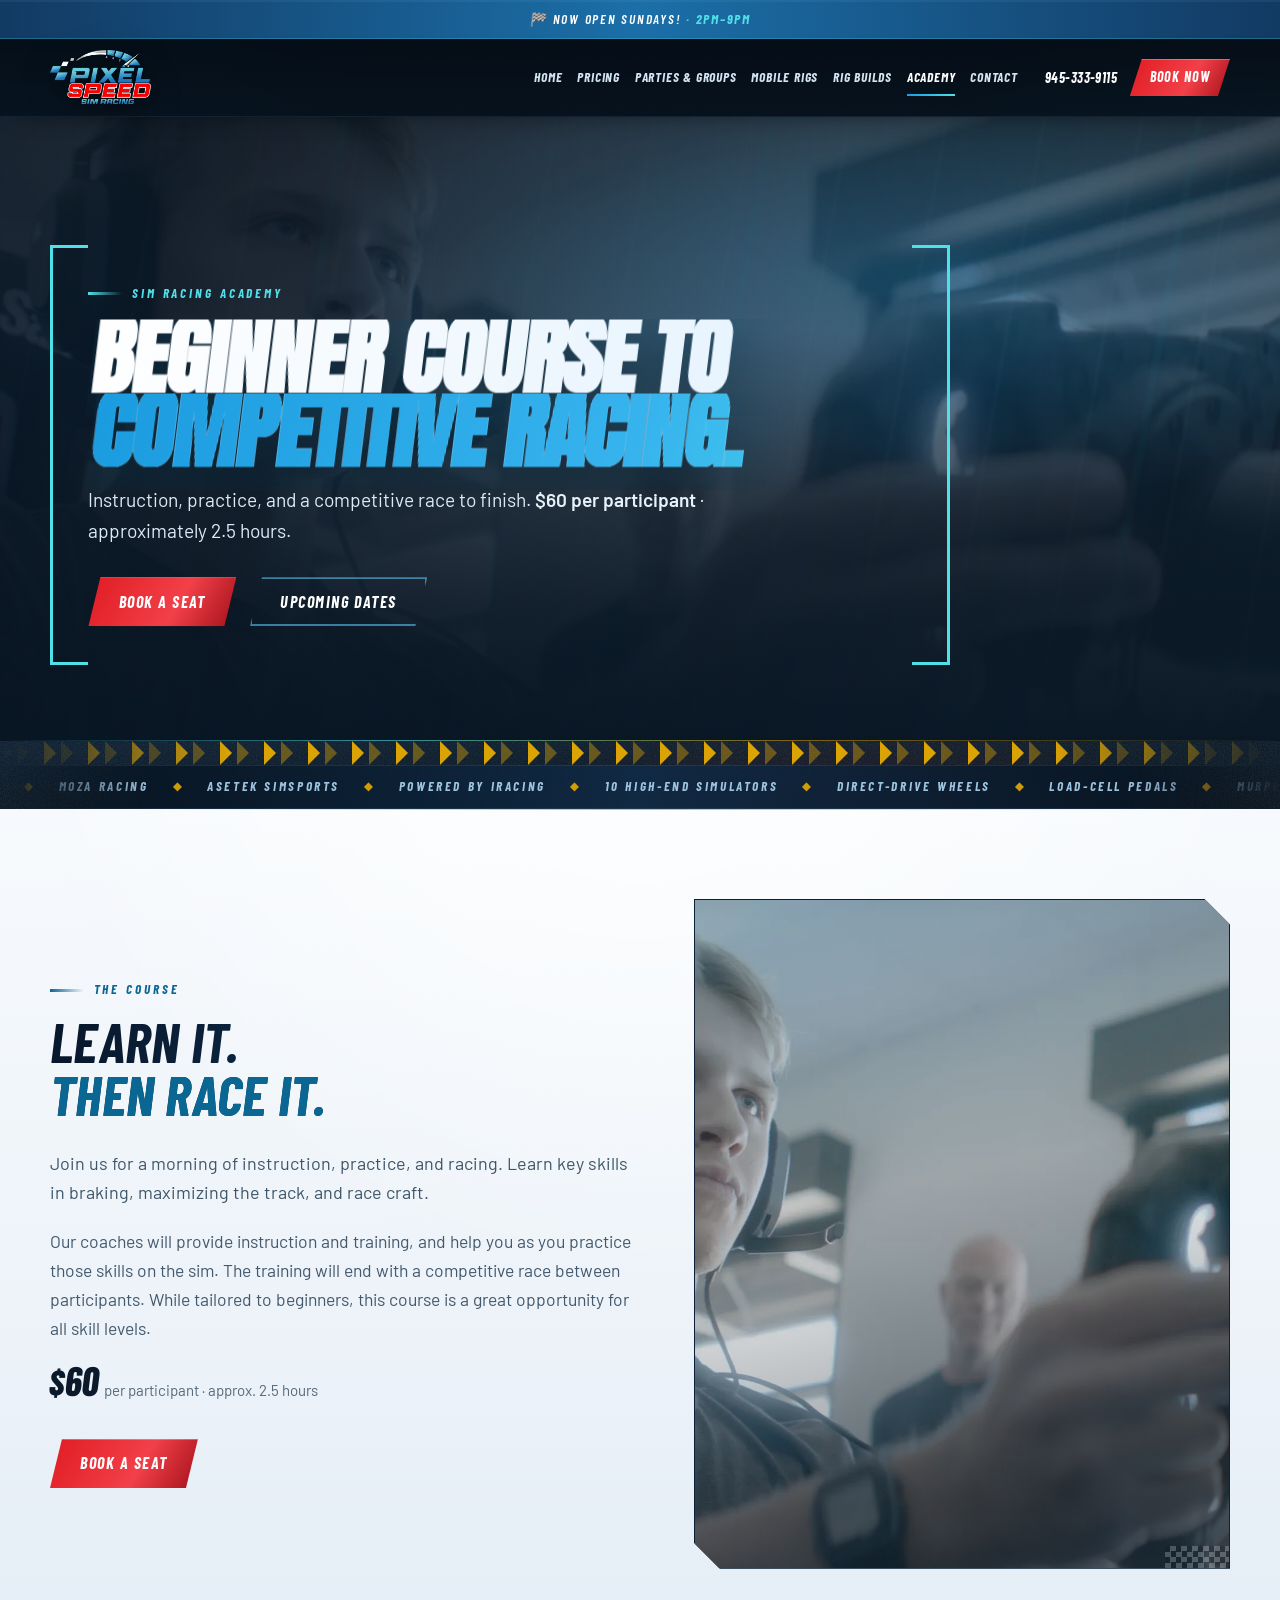
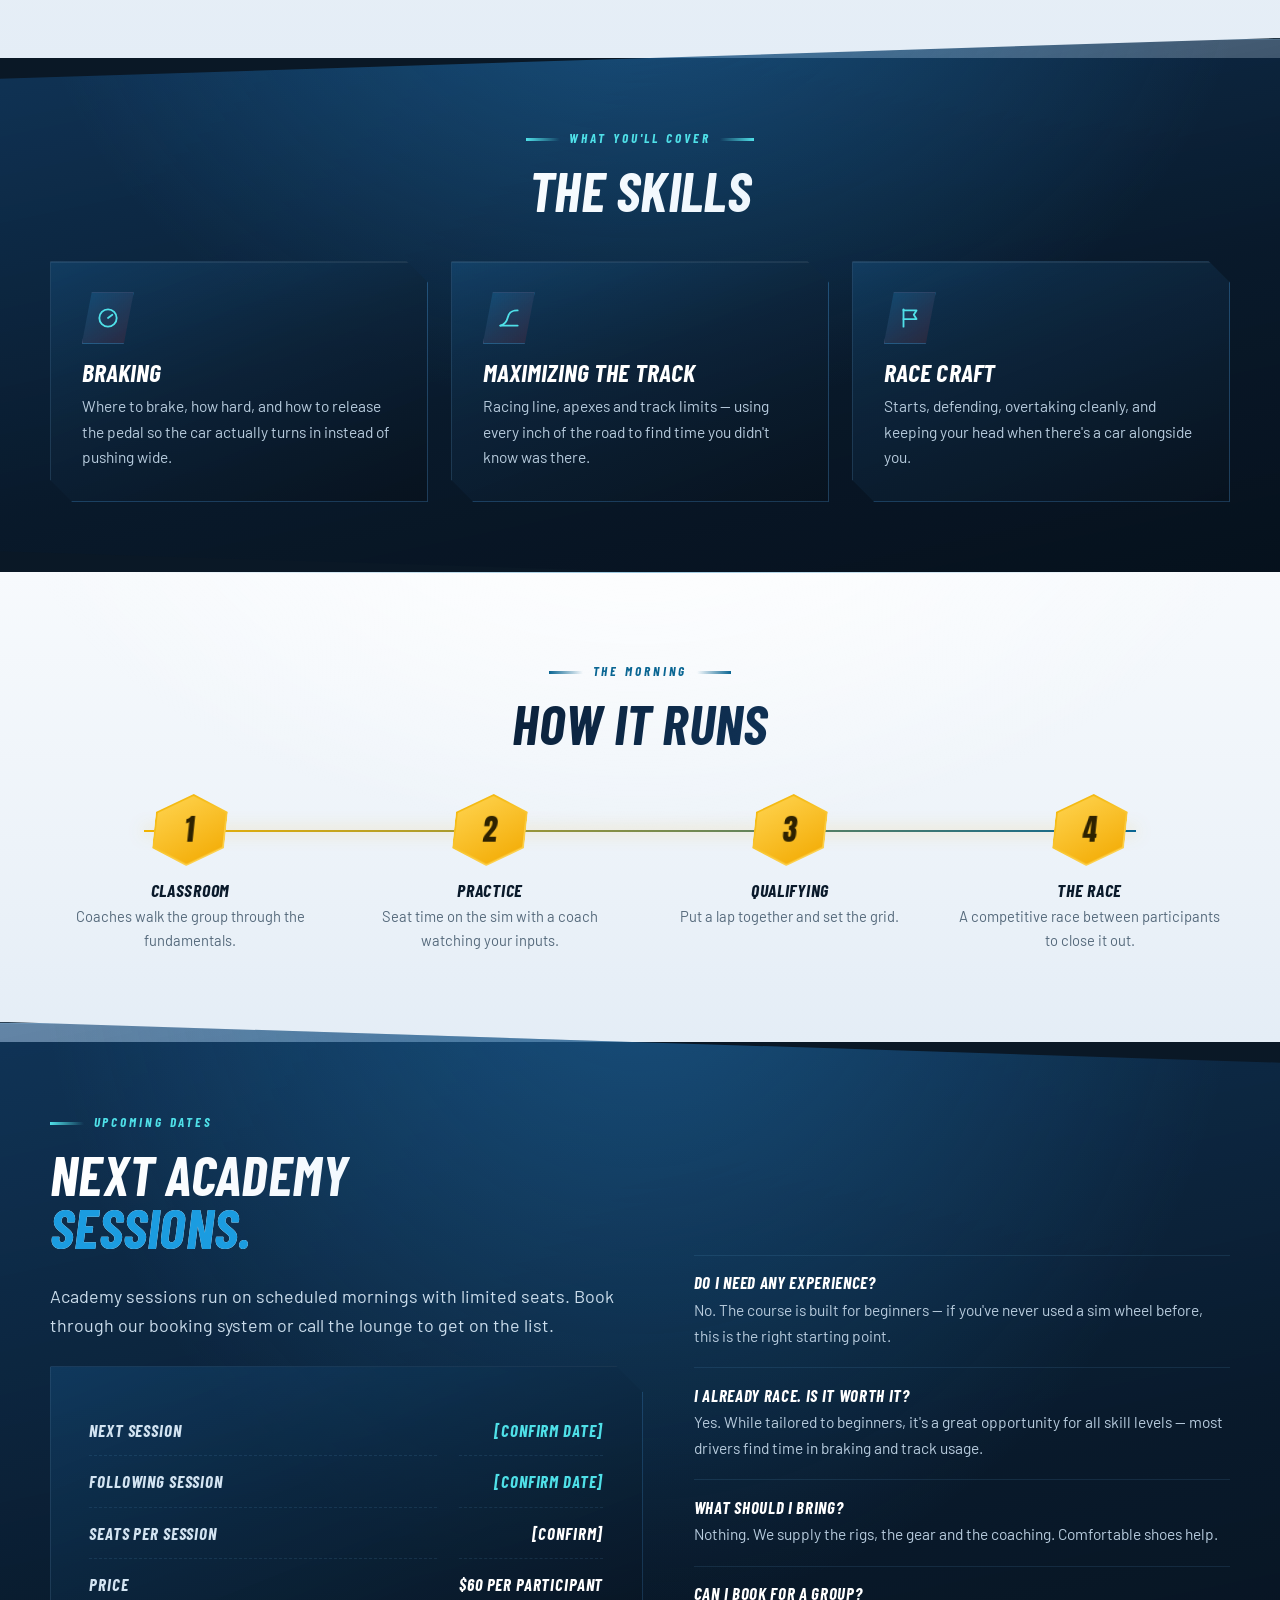
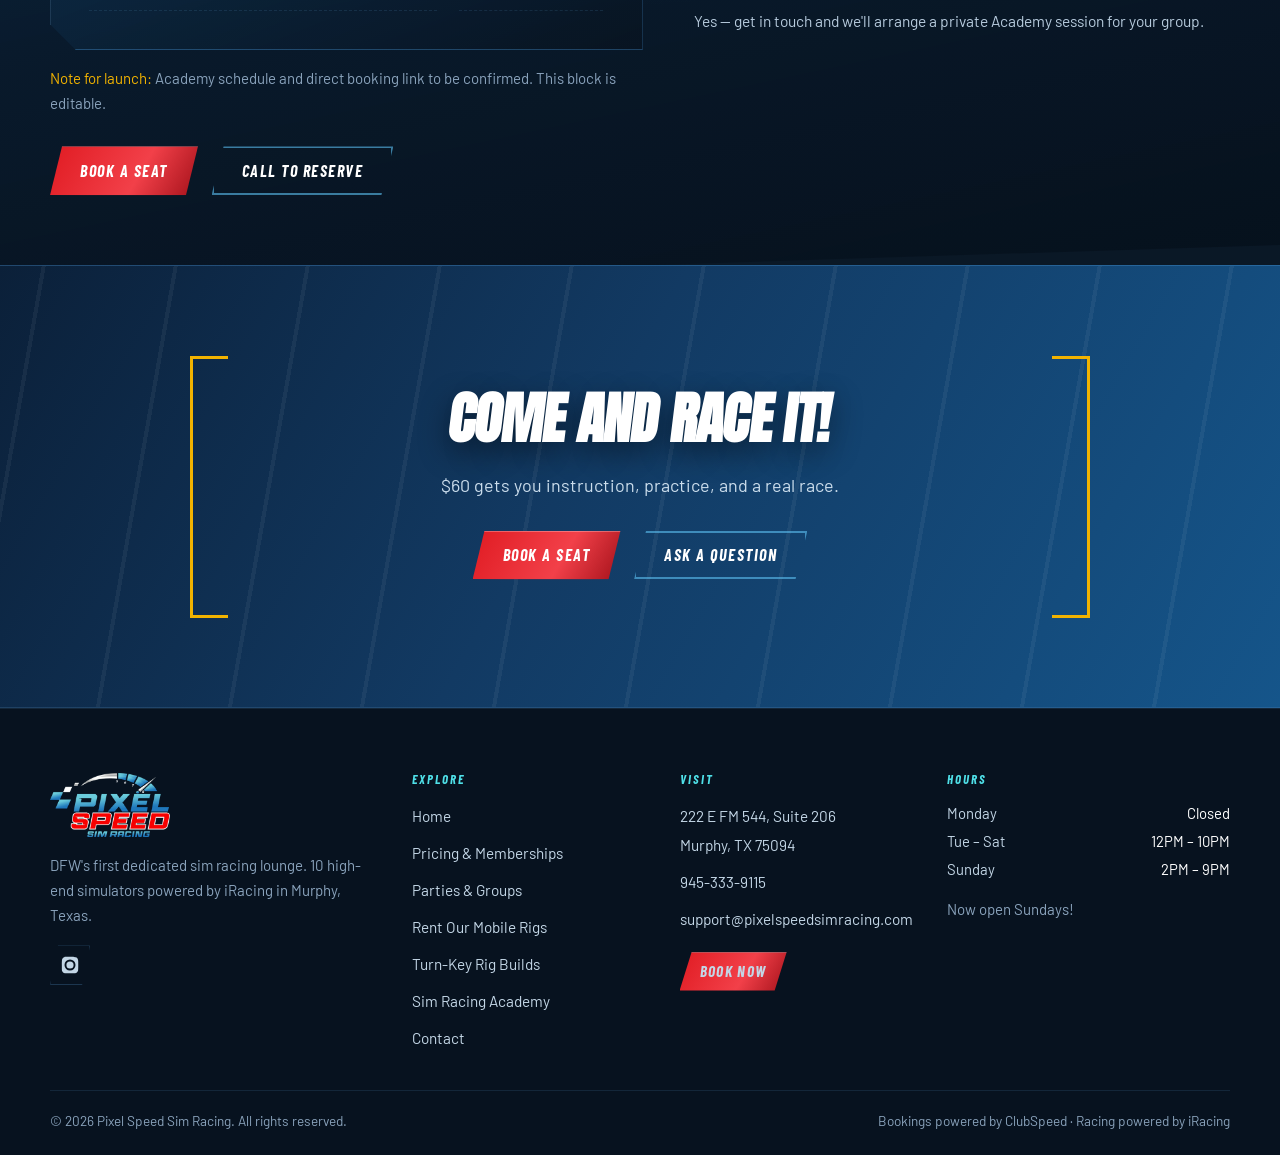
==== academy.html @ 4ddc2b9e "Make the header opaque, and add a second wave of light sections Header: at rest the bar was only 62%" ====
<!DOCTYPE html>
<html lang="en">
<head>
<meta charset="utf-8">
<meta name="viewport" content="width=device-width, initial-scale=1">
<title>Sim Racing Academy | Beginner Course — Pixel Speed Sim Racing, Murphy TX</title>
<meta name="description" content="Beginner course to competitive sim racing in Murphy, TX. Instruction, practice and a competitive race to finish. $60 per participant, approx. 2.5 hours.">
<link rel="canonical" href="https://pixelspeedsimracing.com/academy.html">

<meta property="og:type" content="website">
<meta property="og:site_name" content="Pixel Speed Sim Racing">
<meta property="og:title" content="Sim Racing Academy | Pixel Speed Sim Racing">
<meta property="og:description" content="Instruction, practice and a competitive race. $60 per participant at DFW's first dedicated sim racing lounge.">
<meta property="og:url" content="https://pixelspeedsimracing.com/academy.html">
<meta property="og:image" content="https://pixelspeedsimracing.com/images/logo.png">
<meta name="twitter:card" content="summary_large_image">
<meta name="theme-color" content="#0A1826">

<link rel="icon" href="data:image/svg+xml,%3Csvg%20xmlns%3D%27http%3A%2F%2Fwww.w3.org%2F2000%2Fsvg%27%20viewBox%3D%270%200%2064%2064%27%3E%3Crect%20width%3D%2764%27%20height%3D%2764%27%20rx%3D%2710%27%20fill%3D%27%230A1826%27%2F%3E%3Cpath%20d%3D%27M13%2013%20L29%2013%20L21%2031%20L5%2031%20Z%27%20fill%3D%27%231B9CE0%27%2F%3E%3Cpath%20d%3D%27M33%2013%20L51%2013%20L43%2031%20L25%2031%20Z%27%20fill%3D%27%235CC0F2%27%2F%3E%3Cpath%20d%3D%27M17%2035%20L55%2035%20L47%2053%20L9%2053%20Z%27%20fill%3D%27%23E01B22%27%2F%3E%3C%2Fsvg%3E">

<link rel="preconnect" href="https://fonts.googleapis.com">
<link rel="preconnect" href="https://fonts.gstatic.com" crossorigin>
<link href="https://fonts.googleapis.com/css2?family=Anton&family=Barlow:wght@400;500;600;700&family=Barlow+Condensed:ital,wght@0,600;0,700;1,600;1,700&display=swap" rel="stylesheet">
<link rel="stylesheet" href="style.css?v=9">
<script>document.documentElement.classList.add('js');</script>
<script src="main.js?v=9" defer></script>

<script type="application/ld+json">
{
  "@context": "https://schema.org",
  "@type": "Course",
  "name": "Sim Racing Academy — Beginner Course to Competitive Sim Racing",
  "description": "A morning of instruction, practice and racing. Learn key skills in braking, maximizing the track, and race craft, finishing with a competitive race between participants.",
  "provider": { "@type": "Organization", "name": "Pixel Speed Sim Racing", "url": "https://pixelspeedsimracing.com/" },
  "offers": { "@type": "Offer", "price": "60", "priceCurrency": "USD", "url": "https://bookings.clubspeed.com/PSR/PSMurphy" },
  "hasCourseInstance": {
    "@type": "CourseInstance",
    "courseMode": "onsite",
    "courseWorkload": "PT2H30M",
    "location": {
      "@type": "Place",
      "name": "Pixel Speed Sim Racing",
      "address": { "@type": "PostalAddress", "streetAddress": "222 E FM 544, Suite 206", "addressLocality": "Murphy", "addressRegion": "TX", "postalCode": "75094", "addressCountry": "US" }
    }
  }
}
</script>
</head>
<body>

<a class="skip" href="#main">Skip to content</a>

<div class="announce">
  <p>🏁 <strong>Now Open Sundays!</strong> · 2PM–9PM</p>
</div>

<header class="header">
  <div class="wrap header__in">
    <a class="brand" href="index.html" aria-label="Pixel Speed Sim Racing — home">
      <picture>
        <source srcset="images/logo.avif" type="image/avif">
        <img src="images/logo.png" alt="Pixel Speed Sim Racing" width="768" height="410">
      </picture>
    </a>
    <nav class="nav" aria-label="Main">
      <a href="index.html">Home</a>
      <a href="pricing.html">Pricing</a>
      <a href="parties.html">Parties &amp; Groups</a>
      <a href="mobile-rigs.html">Mobile Rigs</a>
      <a href="rig-builds.html">Rig Builds</a>
      <a href="academy.html" aria-current="page">Academy</a>
      <a href="contact.html">Contact</a>
    </nav>
    <div class="header__cta">
      <a class="header__tel" href="tel:+19453339115">945-333-9115</a>
      <a class="btn btn--red btn--sm" href="https://bookings.clubspeed.com/PSR/PSMurphy" target="_blank" rel="noopener">Book Now</a>
      <button class="burger" type="button" aria-expanded="false" aria-controls="drawer" aria-label="Menu"><span></span></button>
    </div>
  </div>
  <div class="drawer" id="drawer">
    <a href="index.html">Home</a>
    <a href="pricing.html">Pricing &amp; Memberships</a>
    <a href="parties.html">Parties &amp; Groups</a>
    <a href="mobile-rigs.html">Rent Our Mobile Rigs</a>
    <a href="rig-builds.html">Turn-Key Rig Builds</a>
    <a href="academy.html" aria-current="page">Sim Racing Academy</a>
    <a href="contact.html">Contact</a>
    <a href="tel:+19453339115">Call 945-333-9115</a>
    <a class="btn btn--red" href="https://bookings.clubspeed.com/PSR/PSMurphy" target="_blank" rel="noopener">Book Now</a>
  </div>
</header>

<main id="main">

<section class="hero hero--photo">
  <div class="hero__media" aria-hidden="true">
    <picture>
      <source srcset="images/coach-driver.webp" type="image/webp">
      <img class="hero__photo" src="images/coach-driver.jpg" alt="" width="1200" height="750" fetchpriority="high" decoding="async">
    </picture>
  </div>
  <div class="wrap hero__in" style="min-height:clamp(360px,52vh,520px)">
    <div class="brackets" data-reveal>
      <p class="eyebrow">Sim Racing Academy</p>
      <h1><span class="mega">Beginner Course To</span><span class="mega"><em>Competitive Racing.</em></span></h1>
      <p class="lede">Instruction, practice, and a competitive race to finish. <strong>$60 per participant</strong> · approximately 2.5 hours.</p>
      <div class="btn-row">
        <a class="btn btn--red" href="https://bookings.clubspeed.com/PSR/PSMurphy" target="_blank" rel="noopener">Book A Seat</a>
        <a class="btn btn--ghost" href="#dates">Upcoming Dates</a>
      </div>
    </div>
  </div>
</section>

<div class="chevrons chevrons--fade" aria-hidden="true"></div>

<div class="ticker" aria-hidden="true">
  <div class="ticker__track">
    <b><i>&#9670;</i>Moza Racing<i>&#9670;</i>Asetek SimSports<i>&#9670;</i>Powered by iRacing<i>&#9670;</i>10 High-End Simulators<i>&#9670;</i>Direct-Drive Wheels<i>&#9670;</i>Load-Cell Pedals<i>&#9670;</i>Murphy, TX<i>&#9670;</i>Come and Race It</b><b><i>&#9670;</i>Moza Racing<i>&#9670;</i>Asetek SimSports<i>&#9670;</i>Powered by iRacing<i>&#9670;</i>10 High-End Simulators<i>&#9670;</i>Direct-Drive Wheels<i>&#9670;</i>Load-Cell Pedals<i>&#9670;</i>Murphy, TX<i>&#9670;</i>Come and Race It</b>
  </div>
</div>

<section class="sec sec--light">
  <div class="wrap split">
    <div data-reveal="left">
      <p class="eyebrow">The Course</p>
      <h2>Learn It.<br><span class="accent-cyan">Then Race It.</span></h2>
      <p class="lede">Join us for a morning of instruction, practice, and racing. Learn key skills in braking, maximizing the track, and race craft.</p>
      <p>Our coaches will provide instruction and training, and help you as you practice those skills on the sim. The training will end with a competitive race between participants. While tailored to beginners, this course is a great opportunity for all skill levels.</p>
      <p><span class="card__price">$60</span> <span class="muted">per participant · approx. 2.5 hours</span></p>
      <div class="btn-row">
        <a class="btn btn--red" href="https://bookings.clubspeed.com/PSR/PSMurphy" target="_blank" rel="noopener">Book A Seat</a>
      </div>
    </div>
    <figure class="shot shot--tall" data-reveal="right">
        <picture>
          <source srcset="images/coach-driver-tall.webp" type="image/webp">
          <img src="images/coach-driver-tall.jpg" alt="A coach walking a driver through braking and racing line" width="900" height="1125" loading="lazy" decoding="async">
        </picture>
      </figure>
  </div>
</section>

<section class="sec sec--panel sec--angle">
  <div class="wrap">
    <div class="sec__head sec__head--center" data-reveal>
      <p class="eyebrow eyebrow--center">What You'll Cover</p>
      <h2>The Skills</h2>
    </div>
    <div class="grid grid--3">
      <article class="card" data-tilt data-reveal>
        <div class="card__icon" aria-hidden="true">
          <svg viewBox="0 0 24 24"><circle cx="12" cy="12" r="8"/><path d="M12 12l4-3"/></svg>
        </div>
        <h3>Braking</h3>
        <p>Where to brake, how hard, and how to release the pedal so the car actually turns in instead of pushing wide.</p>
      </article>
      <article class="card" data-tilt data-reveal data-reveal-delay="110">
        <div class="card__icon" aria-hidden="true">
          <svg viewBox="0 0 24 24"><path d="M4 19c4-1 6-4 7-8s3-6 9-6"/><path d="M4 19h16"/></svg>
        </div>
        <h3>Maximizing The Track</h3>
        <p>Racing line, apexes and track limits — using every inch of the road to find time you didn't know was there.</p>
      </article>
      <article class="card" data-tilt data-reveal data-reveal-delay="220">
        <div class="card__icon" aria-hidden="true">
          <svg viewBox="0 0 24 24"><path d="M6 4v16"/><path d="M6 5h12l-2.5 4L18 13H6"/></svg>
        </div>
        <h3>Race Craft</h3>
        <p>Starts, defending, overtaking cleanly, and keeping your head when there's a car alongside you.</p>
      </article>
    </div>
  </div>
</section>

<section class="sec sec--light">
  <div class="wrap">
    <div class="sec__head sec__head--center" data-reveal>
      <p class="eyebrow eyebrow--center">The Morning</p>
      <h2>How It Runs</h2>
    </div>
    <div class="steps">
      <div class="step" data-reveal>
        <div class="step__n">1</div>
        <h4>Classroom</h4>
        <p>Coaches walk the group through the fundamentals.</p>
      </div>
      <div class="step" data-reveal data-reveal-delay="140">
        <div class="step__n">2</div>
        <h4>Practice</h4>
        <p>Seat time on the sim with a coach watching your inputs.</p>
      </div>
      <div class="step" data-reveal data-reveal-delay="280">
        <div class="step__n">3</div>
        <h4>Qualifying</h4>
        <p>Put a lap together and set the grid.</p>
      </div>
      <div class="step" data-reveal data-reveal-delay="420">
        <div class="step__n">4</div>
        <h4>The Race</h4>
        <p>A competitive race between participants to close it out.</p>
      </div>
    </div>
  </div>
</section>

<section class="sec sec--panel sec--angle-b" id="dates">
  <div class="wrap split">
    <div data-reveal="left">
      <p class="eyebrow">Upcoming Dates</p>
      <h2>Next Academy<br><span class="accent-blue">Sessions.</span></h2>
      <p class="lede">Academy sessions run on scheduled mornings with limited seats. Book through our booking system or call the lounge to get on the list.</p>
      <div class="hours" style="margin-top:1.6rem">
        <dl>
          <dt>Next session</dt><dd class="sun">[confirm date]</dd>
          <dt>Following session</dt><dd class="sun">[confirm date]</dd>
          <dt>Seats per session</dt><dd>[confirm]</dd>
          <dt>Price</dt><dd>$60 per participant</dd>
        </dl>
      </div>
      <p class="muted" style="margin-top:1rem"><span class="accent-gold">Note for launch:</span> Academy schedule and direct booking link to be confirmed. This block is editable.</p>
      <div class="btn-row">
        <a class="btn btn--red" href="https://bookings.clubspeed.com/PSR/PSMurphy" target="_blank" rel="noopener">Book A Seat</a>
        <a class="btn btn--ghost" href="tel:+19453339115">Call To Reserve</a>
      </div>
    </div>

    <div data-reveal="right">
      <div class="qa"><h4>Do I need any experience?</h4><p>No. The course is built for beginners — if you've never used a sim wheel before, this is the right starting point.</p></div>
      <div class="qa"><h4>I already race. Is it worth it?</h4><p>Yes. While tailored to beginners, it's a great opportunity for all skill levels — most drivers find time in braking and track usage.</p></div>
      <div class="qa"><h4>What should I bring?</h4><p>Nothing. We supply the rigs, the gear and the coaching. Comfortable shoes help.</p></div>
      <div class="qa"><h4>Can I book for a group?</h4><p>Yes — get in touch and we'll arrange a private Academy session for your group.</p></div>
    </div>
  </div>
</section>

<section class="sec cta">
  <div class="wrap">
    <div class="brackets brackets--gold" style="margin-inline:auto;text-align:center" data-reveal>
      <h2><span class="mega" style="transform-origin:center">Come And Race It!</span></h2>
      <p class="lede" style="margin-inline:auto">$60 gets you instruction, practice, and a real race.</p>
      <div class="btn-row">
        <a class="btn btn--red" href="https://bookings.clubspeed.com/PSR/PSMurphy" target="_blank" rel="noopener">Book A Seat</a>
        <a class="btn btn--ghost" href="contact.html">Ask A Question</a>
      </div>
    </div>
  </div>
</section>

</main>

<footer class="footer">
  <div class="wrap">
    <div class="footer__grid">
      <div>
        <picture>
          <source srcset="images/logo.avif" type="image/avif">
          <img class="flogo" src="images/logo.png" alt="Pixel Speed Sim Racing" width="768" height="410">
        </picture>
        <p class="muted">DFW's first dedicated sim racing lounge. 10 high-end simulators powered by iRacing in Murphy, Texas.</p>
        <div class="social">
          <a href="https://www.instagram.com/pixelspeedsimracing" target="_blank" rel="noopener" aria-label="Pixel Speed Sim Racing on Instagram">
            <svg viewBox="0 0 24 24" aria-hidden="true"><path d="M12 2.2c3.2 0 3.6 0 4.9.07 1.2.05 1.8.25 2.2.42.6.22 1 .48 1.4.9.4.4.7.8.9 1.4.2.4.4 1 .4 2.2.1 1.3.1 1.7.1 4.9s0 3.6-.1 4.9c0 1.2-.2 1.8-.4 2.2-.2.6-.5 1-.9 1.4-.4.4-.8.7-1.4.9-.4.2-1 .4-2.2.4-1.3.1-1.7.1-4.9.1s-3.6 0-4.9-.1c-1.2 0-1.8-.2-2.2-.4-.6-.2-1-.5-1.4-.9-.4-.4-.7-.8-.9-1.4-.2-.4-.4-1-.4-2.2C2.2 15.6 2.2 15.2 2.2 12s0-3.6.1-4.9c0-1.2.2-1.8.4-2.2.2-.6.5-1 .9-1.4.4-.4.8-.7 1.4-.9.4-.2 1-.4 2.2-.4C8.4 2.2 8.8 2.2 12 2.2zm0 3.2A6.6 6.6 0 1 0 18.6 12 6.6 6.6 0 0 0 12 5.4zm0 10.9A4.3 4.3 0 1 1 16.3 12 4.3 4.3 0 0 1 12 16.3zm6.9-11.1a1.55 1.55 0 1 1-1.55-1.55A1.55 1.55 0 0 1 18.9 5.2z"/></svg>
          </a>
        </div>
      </div>
      <div>
        <h4>Explore</h4>
        <ul>
          <li><a href="index.html">Home</a></li>
          <li><a href="pricing.html">Pricing &amp; Memberships</a></li>
          <li><a href="parties.html">Parties &amp; Groups</a></li>
          <li><a href="mobile-rigs.html">Rent Our Mobile Rigs</a></li>
          <li><a href="rig-builds.html">Turn-Key Rig Builds</a></li>
          <li><a href="academy.html">Sim Racing Academy</a></li>
          <li><a href="contact.html">Contact</a></li>
        </ul>
      </div>
      <div>
        <h4>Visit</h4>
        <ul>
          <li><a href="https://www.google.com/maps/search/?api=1&amp;query=222+E+FM+544+Suite+206+Murphy+TX+75094" target="_blank" rel="noopener">222 E FM 544, Suite 206<br>Murphy, TX 75094</a></li>
          <li><a href="tel:+19453339115">945-333-9115</a></li>
          <li><a href="mailto:support@pixelspeedsimracing.com">support@pixelspeedsimracing.com</a></li>
        </ul>
        <div style="margin-top:1.2rem">
          <a class="btn btn--red btn--sm" href="https://bookings.clubspeed.com/PSR/PSMurphy" target="_blank" rel="noopener">Book Now</a>
        </div>
      </div>
      <div>
        <h4>Hours</h4>
        <div class="fhours">
          <span>Monday</span><span>Closed</span>
          <span>Tue – Sat</span><span>12PM – 10PM</span>
          <span>Sunday</span><span>2PM – 9PM</span>
        </div>
        <p class="muted" style="margin-top:1rem">Now open Sundays!</p>
      </div>
    </div>
    <div class="footer__bar">
      <p style="margin:0">© <span data-year>2026</span> Pixel Speed Sim Racing. All rights reserved.</p>
      <p style="margin:0">Bookings powered by ClubSpeed · Racing powered by iRacing</p>
    </div>
  </div>
</footer>

<div class="bookbar">
  <a class="bb-call" href="tel:+19453339115">
    <svg viewBox="0 0 24 24" aria-hidden="true"><path d="M5 4h4l2 5-2.5 1.5a12 12 0 0 0 5 5L15 13l5 2v4a1 1 0 0 1-1 1A16 16 0 0 1 4 5a1 1 0 0 1 1-1z"/></svg>
    Call
  </a>
  <a class="bb-book" href="https://bookings.clubspeed.com/PSR/PSMurphy" target="_blank" rel="noopener">Book Now</a>
</div>

</body>
</html>
---- style.css ----
/* ============================================================
   PIXEL SPEED SIM RACING — Murphy, TX
   Deep blue racing canvas · italic condensed display · gold chevrons
   ============================================================ */

/* ---------- tokens ---------- */
:root{
  --ink-900:#0A1826;
  --ink-850:#0C1E30;
  --ink-800:#0E2233;
  --blue-700:#123A63;
  --blue-600:#15558A;
  --blue-500:#1B6FA8;
  --blue:#1B9CE0;          /* PIXEL blue */
  --blue-soft:#5CC0F2;
  --red:#E01B22;           /* SPEED red */
  --red-dark:#A4111A;
  --cyan:#4FE0E8;
  --gold:#F2B300;
  --white:#FFFFFF;
  --body:#B7CBDD;
  --body-dim:#8AA3BC;
  --line:rgba(91,160,214,.26);
  --line-soft:rgba(91,160,214,.14);

  --wrap:1180px;
  --r:4px;
  --shadow:0 24px 60px -28px rgba(0,0,0,.85);
  --glow-blue:0 0 34px rgba(27,156,224,.42);
  --glow-red:0 0 30px rgba(224,27,34,.45);

  --f-disp:'Barlow Condensed','Arial Narrow',Impact,sans-serif;
  --f-mega:'Anton','Barlow Condensed',Impact,sans-serif;
  --f-body:'Barlow',system-ui,-apple-system,'Segoe UI',sans-serif;
}

*,*::before,*::after{box-sizing:border-box}
html{scroll-behavior:smooth;-webkit-text-size-adjust:100%}
@media (prefers-reduced-motion:reduce){html{scroll-behavior:auto}}

body{
  margin:0;
  font-family:var(--f-body);
  font-size:clamp(16px,.4vw + 15px,17.5px);
  line-height:1.65;
  color:var(--body);
  background:var(--ink-900);
  overflow-x:hidden;
}

/* Base canvas. Wider value range than a flat navy — near-black at the edges,
   lit blue through the middle — so sections read as lit rather than uniform. */
body::before{
  content:"";
  position:fixed;inset:0;z-index:-3;
  background:linear-gradient(178deg,
    #04090F 0%,
    #071522 18%,
    #0B2540 44%,
    #0D2E50 62%,
    #071624 84%,
    #04090F 100%);
}
/* Drifting light field. Injected .aura carries the motion; this is the fallback
   wash so the page still has depth with JS off. */
.aura{
  position:fixed;inset:-30%;z-index:-2;pointer-events:none;
  background:
    radial-gradient(28% 24% at 20% 16%, rgba(27,156,224,.42), transparent 66%),
    radial-gradient(24% 20% at 80% 28%, rgba(79,224,232,.20), transparent 64%),
    radial-gradient(32% 26% at 60% 84%, rgba(224,27,34,.18), transparent 66%);
  will-change:transform;
  contain:strict;
  animation:auraDrift 38s ease-in-out infinite alternate;
}
/* Translate only — no scale. Scaling a viewport-sized gradient layer forces a
   re-raster every frame; translating one is a compositor-only move. */
@keyframes auraDrift{
  0%  {transform:translate3d(-2.5%,-1.5%,0)}
  50% {transform:translate3d(2.5%,2%,0)}
  100%{transform:translate3d(-1%,3%,0)}
}
/* Film grain + carbon weave. Grain is what stops large flat gradients from
   banding on cheap panels, and it reads as photographic rather than digital. */
body::after{
  content:"";
  position:fixed;inset:0;z-index:-1;pointer-events:none;opacity:.30;
  background-image:
    url("data:image/svg+xml,%3Csvg%20xmlns%3D%27http%3A%2F%2Fwww.w3.org%2F2000%2Fsvg%27%20width%3D%27140%27%20height%3D%27140%27%3E%3Cfilter%20id%3D%27n%27%3E%3CfeTurbulence%20type%3D%27fractalNoise%27%20baseFrequency%3D%270.85%27%20numOctaves%3D%273%27%20stitchTiles%3D%27stitch%27%2F%3E%3CfeColorMatrix%20type%3D%27saturate%27%20values%3D%270%27%2F%3E%3C%2Ffilter%3E%3Crect%20width%3D%27140%27%20height%3D%27140%27%20filter%3D%27url%28%23n%29%27%20opacity%3D%270.5%27%2F%3E%3C%2Fsvg%3E"),
    repeating-linear-gradient(45deg,rgba(255,255,255,.012) 0 2px,transparent 2px 5px),
    repeating-linear-gradient(-45deg,rgba(0,0,0,.10) 0 2px,transparent 2px 5px);
  background-size:140px 140px, auto, auto;
}

img{max-width:100%;height:auto;display:block}
a{color:var(--blue-soft);text-decoration:none}
a:hover{color:var(--cyan)}
:focus-visible{outline:3px solid var(--cyan);outline-offset:3px;border-radius:2px}

.wrap{width:min(100% - 2.5rem,var(--wrap));margin-inline:auto}
.skip{position:absolute;left:-9999px;top:0;z-index:200;background:var(--red);color:#fff;padding:.7rem 1.1rem;font-weight:700}
.skip:focus{left:.6rem;top:.6rem}
.sr{position:absolute;width:1px;height:1px;overflow:hidden;clip:rect(0 0 0 0);white-space:nowrap}

/* ---------- typography ---------- */
h1,h2,h3,h4{
  font-family:var(--f-disp);
  font-weight:700;font-style:italic;
  text-transform:uppercase;
  color:var(--white);
  line-height:.94;
  letter-spacing:.005em;
  margin:0 0 .5em;
}
h1{font-size:clamp(2.6rem,7.4vw,5.4rem)}
h2{font-size:clamp(2rem,4.6vw,3.5rem)}
h3{font-size:clamp(1.28rem,2vw,1.7rem)}
h4{font-size:1.06rem;letter-spacing:.04em}
p{margin:0 0 1.1em}
p:last-child{margin-bottom:0}
strong{color:#E6F1FA;font-weight:600}

.mega{
  font-family:var(--f-mega);
  font-style:normal;
  transform:skewX(-7deg);
  transform-origin:left bottom;
  line-height:.86;
  letter-spacing:-.012em;
  display:block;
  /* Lit metal, not flat white: a highlight rakes across the letterforms the way
     it would across a car's flank. */
  background:linear-gradient(102deg,#FFFFFF 0%,#E8F4FE 30%,#9FDBFF 46%,#FFFFFF 66%,#DCEBF7 100%);
  background-size:260% 100%;
  -webkit-background-clip:text;background-clip:text;
  color:transparent;
  -webkit-text-fill-color:transparent;
}
.mega em{
  font-style:normal;display:block;
  background:linear-gradient(102deg,var(--blue) 0%,#37B4EE 26%,var(--cyan) 46%,var(--blue) 68%,#1580BE 100%);
  background-size:260% 100%;
  -webkit-background-clip:text;background-clip:text;
  color:transparent;-webkit-text-fill-color:transparent;
}
.txt-stroke{
  color:transparent;
  -webkit-text-stroke:2px rgba(255,255,255,.55);
  text-shadow:none;
}

.eyebrow{
  font-family:var(--f-disp);
  font-style:italic;font-weight:700;
  text-transform:uppercase;
  letter-spacing:.22em;
  font-size:.82rem;
  color:var(--cyan);
  margin:0 0 .9rem;
  display:flex;align-items:center;gap:.6rem;
}
.eyebrow::before{
  content:"";width:34px;height:3px;flex:none;
  background:linear-gradient(90deg,var(--cyan),transparent);
}
.eyebrow--center{justify-content:center}
.eyebrow--center::after{content:"";width:34px;height:3px;background:linear-gradient(270deg,var(--cyan),transparent)}

.lede{font-size:clamp(1.05rem,1.4vw,1.22rem);color:#CBDDEC;max-width:62ch}
.muted{color:var(--body-dim);font-size:.94rem}
.accent-blue{color:var(--blue)}
.accent-red{color:var(--red)}
.accent-cyan{color:var(--cyan)}
.accent-gold{color:var(--gold)}

/* ---------- buttons ---------- */
.btn{
  --btn-bg:var(--red);
  display:inline-flex;align-items:center;justify-content:center;gap:.5rem;
  font-family:var(--f-disp);font-style:italic;font-weight:700;
  text-transform:uppercase;letter-spacing:.09em;
  font-size:1.02rem;line-height:1;
  padding:1.02rem 1.9rem;
  color:#fff;background:var(--btn-bg);
  border:0;cursor:pointer;
  position:relative;isolation:isolate;
  clip-path:polygon(12px 0,100% 0,calc(100% - 12px) 100%,0 100%);
  transition:transform .18s ease,box-shadow .22s ease,filter .2s ease;
}
.btn::after{
  content:"";position:absolute;inset:0;z-index:-1;
  background:linear-gradient(100deg,transparent 20%,rgba(255,255,255,.32) 50%,transparent 80%);
  transform:translateX(-120%);
  transition:transform .5s ease;
}
.btn:hover{color:#fff;transform:translateY(-2px);box-shadow:var(--glow-red)}
.btn:hover::after{transform:translateX(120%)}
.btn--red{--btn-bg:linear-gradient(120deg,var(--red) 0%,#F24049 60%,var(--red-dark) 100%)}
.btn--blue{--btn-bg:linear-gradient(120deg,var(--blue-600),var(--blue) 70%)}
.btn--blue:hover{box-shadow:var(--glow-blue)}
.btn--ghost{
  --btn-bg:transparent;
  color:var(--white);
  box-shadow:inset 0 0 0 2px rgba(92,192,242,.6);
}
.btn--ghost:hover{background:rgba(27,156,224,.14);box-shadow:inset 0 0 0 2px var(--cyan),var(--glow-blue)}
.btn--sm{padding:.72rem 1.25rem;font-size:.88rem}
.btn--wide{width:100%}
.btn-row{display:flex;flex-wrap:wrap;gap:.85rem;margin-top:1.9rem}

.link-arrow{
  font-family:var(--f-disp);font-style:italic;font-weight:700;
  text-transform:uppercase;letter-spacing:.11em;font-size:.92rem;
  color:var(--cyan);display:inline-flex;align-items:center;gap:.45rem;
}
.link-arrow::after{content:"❯";font-style:normal;transition:transform .2s ease}
.link-arrow:hover::after{transform:translateX(5px)}

/* ---------- chevron strip (racing divider) ---------- */
/* The pattern lives on an over-wide child that translates, rather than the strip
   animating its own background-position — the former composites, the latter
   repaints a full-width band on every frame. */
.chevrons{
  position:relative;height:24px;width:100%;overflow:hidden;opacity:.9;
}
.chevrons::before{
  content:"";position:absolute;inset:0;width:200%;
  background-image:url("data:image/svg+xml,%3Csvg xmlns='http://www.w3.org/2000/svg' width='44' height='24' viewBox='0 0 44 24'%3E%3Cpath d='M0 0 L12 12 L0 24 Z' fill='%23F2B300'/%3E%3Cpath d='M17 0 L29 12 L17 24 Z' fill='%23F2B300' opacity='.42'/%3E%3C/svg%3E");
  background-repeat:repeat-x;background-size:auto 100%;
  will-change:transform;
  animation:chevrun 1.5s linear infinite;
}
.chevrons--thin{height:14px;opacity:.55}
.chevrons--fade{
  -webkit-mask-image:linear-gradient(90deg,transparent,#000 18%,#000 82%,transparent);
  mask-image:linear-gradient(90deg,transparent,#000 18%,#000 82%,transparent);
}
@keyframes chevrun{from{transform:translate3d(0,0,0)}to{transform:translate3d(-44px,0,0)}}

/* checkered micro accent */
.checker{
  height:10px;width:100%;
  background:
    repeating-conic-gradient(#fff 0% 25%, #0A1826 0% 50%) 0 0/20px 20px;
  opacity:.28;
}

/* ---------- header ---------- */
/* At rest this sat at 62% opacity over a full-bleed hero photo, so the picture
   read straight through the nav and the type looked like it was colliding with
   the image. The bar stays a bar; the blur is what keeps it from feeling flat. */
.header{
  position:sticky;top:0;z-index:90;
  background:linear-gradient(180deg,rgba(5,13,22,.96) 0%,rgba(6,17,28,.90) 100%);
  backdrop-filter:blur(14px) saturate(120%);
  border-bottom:1px solid var(--line-soft);
  box-shadow:0 10px 30px -22px #000;
  transition:background .25s ease,box-shadow .25s ease;
}
.header.is-stuck{
  background:linear-gradient(180deg,rgba(4,11,19,.98) 0%,rgba(5,14,24,.96) 100%);
  box-shadow:0 14px 36px -18px #000;
}
.header__in{display:flex;align-items:center;gap:1.4rem;padding:.7rem 0}
.brand{display:flex;align-items:center;flex:none}
.brand img{height:clamp(40px,4.4vw,54px);width:auto;filter:drop-shadow(0 4px 14px rgba(0,0,0,.6));transition:height .25s ease}
.is-stuck .brand img{height:clamp(36px,3.6vw,44px)}

.nav{display:flex;gap:clamp(.55rem,1.15vw,1.15rem);margin-left:auto;min-width:0}
.nav a{
  font-family:var(--f-disp);font-style:italic;font-weight:700;
  text-transform:uppercase;letter-spacing:.06em;font-size:clamp(13px,1.05vw,15.5px);
  color:#D3E4F2;padding:.35rem 0;position:relative;white-space:nowrap;
}
.nav a::after{
  content:"";position:absolute;left:0;right:100%;bottom:-2px;height:2px;
  background:linear-gradient(90deg,var(--blue),var(--cyan));
  transition:right .25s ease;
}
.nav a:hover::after,.nav a[aria-current]::after{right:0}
.nav a[aria-current]{color:#fff}

.header__cta{display:flex;align-items:center;gap:.8rem;margin-left:.3rem}
.header__tel{
  font-family:var(--f-disp);font-style:italic;font-weight:700;font-size:clamp(14px,1.1vw,16.5px);
  color:#fff;letter-spacing:.03em;white-space:nowrap;
}
.header__tel:hover{color:var(--cyan)}

.burger{
  display:none;width:46px;height:40px;background:transparent;border:1px solid var(--line);
  cursor:pointer;position:relative;
}
.burger span,.burger::before,.burger::after{
  content:"";position:absolute;left:11px;right:11px;height:2px;background:#fff;transition:.22s ease;
}
.burger span{top:19px}
.burger::before{top:12px}
.burger::after{top:26px}
.burger[aria-expanded="true"] span{opacity:0}
.burger[aria-expanded="true"]::before{top:19px;transform:rotate(45deg)}
.burger[aria-expanded="true"]::after{top:19px;transform:rotate(-45deg)}

.drawer{display:none;flex-direction:column;gap:.15rem;padding:0 1.25rem;background:rgba(8,20,33,.98);border-top:1px solid var(--line-soft)}
.drawer.is-open{display:flex;padding:1rem 1.25rem 1.5rem}
.drawer a{
  font-family:var(--f-disp);font-style:italic;font-weight:700;text-transform:uppercase;
  letter-spacing:.07em;font-size:1.15rem;color:#D3E4F2;padding:.7rem 0;border-bottom:1px solid var(--line-soft);
}
.drawer .btn{margin-top:1rem;border-bottom:0}

/* announcement bar */
.announce{
  background:linear-gradient(90deg,var(--blue-700),var(--blue-500),var(--blue-700));
  border-bottom:1px solid rgba(79,224,232,.28);
  text-align:center;
}
.announce p{
  margin:0;padding:.5rem 1rem;
  font-family:var(--f-disp);font-style:italic;font-weight:700;
  text-transform:uppercase;letter-spacing:.13em;font-size:.84rem;color:var(--cyan);
}
.announce strong{color:#fff}

/* ---------- sections ---------- */
/* the sticky header would otherwise sit on top of an anchored section heading */
.sec{padding:clamp(3.6rem,7vw,6.4rem) 0;position:relative;scroll-margin-top:88px}
.sec--tight{padding:clamp(2.6rem,5vw,4.2rem) 0}
/* Alternating sections need to differ in *value*, not just hue, or the page
   reads as one long slab. Panels are lit from above; plain sections stay dark. */
.sec--panel{
  background:
    radial-gradient(72% 130% at 50% -18%, rgba(38,132,200,.42), transparent 66%),
    linear-gradient(168deg,rgba(20,70,118,.62) 0%,rgba(9,26,44,.86) 58%,rgba(6,16,27,.92) 100%);
  border-block:1px solid var(--line-soft);
  box-shadow:inset 0 1px 0 rgba(140,205,245,.16);
}
/* hairline of light along the top edge of a panel */
.sec--panel::before{
  content:"";position:absolute;top:0;left:12%;right:12%;height:1px;
  background:linear-gradient(90deg,transparent,rgba(79,224,232,.55),transparent);
}
.sec--angle{
  clip-path:polygon(0 3.2vw,100% 0,100% 100%,0 calc(100% - 3.2vw));
  margin-block:-1.6vw;
}
.sec--angle-b{clip-path:polygon(0 0,100% 3.2vw,100% calc(100% - 3.2vw),0 100%);margin-block:-1.6vw}
.sec__head{max-width:64ch;margin-bottom:clamp(2rem,3.4vw,3rem)}
.sec__head--center{margin-inline:auto;text-align:center}
.sec__head--center .eyebrow{justify-content:center}
.sec__head--center .eyebrow::after{content:"";width:34px;height:3px;background:linear-gradient(270deg,var(--cyan),transparent)}
.sec__head--center .lede{margin-inline:auto}

/* ---------- hero ---------- */
.hero{position:relative;overflow:hidden;isolation:isolate}
.hero__media{
  position:absolute;inset:0;z-index:-1;
  background:
    radial-gradient(80% 60% at 70% 30%, rgba(27,156,224,.30), transparent 65%),
    linear-gradient(180deg,rgba(10,24,38,.35) 0%,rgba(10,24,38,.72) 55%,var(--ink-900) 100%),
    linear-gradient(115deg,#0B2039 0%,#123A63 45%,#1B6FA8 100%);
}
/* motion-blur speed streaks */
.hero__media::before{
  content:"";position:absolute;inset:-10% -20%;
  background:
    repeating-linear-gradient(100deg,
      transparent 0 42px,
      rgba(255,255,255,.055) 42px 46px,
      transparent 46px 96px),
    repeating-linear-gradient(100deg,
      transparent 0 180px,
      rgba(79,224,232,.10) 180px 188px,
      transparent 188px 420px);
  filter:blur(1.2px);
  animation:streak 7s linear infinite;
}
/* photo layer sits under the streaks and the scrim */
.hero__photo{
  position:absolute;inset:0;z-index:0;
  width:100%;height:100%;object-fit:cover;
  filter:saturate(.92) contrast(1.06);
  /* Held deliberately still. A slow Ken Burns push looked good but re-rasters a
     full-bleed image every frame for the life of the page; the hero already has
     the headline wipe, the streaks and the scroll parallax carrying it. */
  transform:scale(1.04);
  transform-origin:62% 55%;
}
.hero__media::before{z-index:1}
/* Scrim lives on the media layer, not on .hero__in — .hero__in is a .wrap, so a
   scrim there stops dead at the 1180px content column and leaves a hard vertical
   seam over the photo on anything wider. */
.hero__media::after{
  content:"";position:absolute;inset:0;z-index:2;
  background:
    radial-gradient(78% 58% at 72% 26%, rgba(27,156,224,.24), transparent 62%),
    linear-gradient(96deg,
      rgba(8,20,33,.72) 0%,
      rgba(8,20,33,.46) 34%,
      rgba(8,20,33,.14) 62%,
      transparent 82%),
    linear-gradient(180deg,
      rgba(10,24,38,.70) 0%,
      rgba(11,32,57,.55) 34%,
      rgba(10,24,38,.90) 78%,
      var(--ink-900) 100%);
}
@keyframes streak{to{transform:translateX(-96px)}}

.hero__in{
  position:relative;
  padding:clamp(4.2rem,10vw,8.4rem) 0 clamp(3rem,6vw,5rem);
  min-height:clamp(520px,80vh,760px);
  display:flex;flex-direction:column;justify-content:center;
}

/* angular bracket frame */
.brackets{position:relative;padding:clamp(1.6rem,3vw,2.6rem) clamp(1.4rem,3vw,2.8rem);max-width:min(100%,900px)}
.brackets::before,.brackets::after{
  content:"";position:absolute;top:0;bottom:0;width:clamp(22px,3vw,42px);
  border-top:3px solid var(--cyan);border-bottom:3px solid var(--cyan);
  pointer-events:none;
}
.brackets::before{left:0;border-left:3px solid var(--cyan)}
.brackets::after{right:0;border-right:3px solid var(--cyan)}
.brackets--gold::before,.brackets--gold::after{border-color:var(--gold)}

.hero h1{margin-bottom:1rem}
/* Each line wipes in from the left like a timing board refreshing, then the
   highlight starts its slow pass. drop-shadow, not text-shadow — the fill is
   transparent, so text-shadow would paint through the letters. */
.hero h1 .mega{
  filter:drop-shadow(0 14px 34px rgba(0,0,0,.55)) drop-shadow(0 0 30px rgba(27,156,224,.28));
  /* The sheen is an arrival flourish, not a loop — three passes then it settles.
     It repaints the headline every frame it runs, and this is the screen every
     visitor sees first. */
  animation:heroWipe 1.05s cubic-bezier(.16,.84,.3,1) both,
            megaSheen 7s ease-in-out 1.5s 3;
}
.hero h1 .mega:nth-of-type(2){animation-delay:.17s, 1.75s}
@keyframes heroWipe{
  from{clip-path:inset(0 100% -30% 0);opacity:0;transform:skewX(-7deg) translateY(.14em)}
  to  {clip-path:inset(0 -12% -30% 0);opacity:1;transform:skewX(-7deg) translateY(0)}
}
@keyframes megaSheen{
  0%,100%{background-position:0% 0}
  50%    {background-position:100% 0}
}
/* headings elsewhere get the same lit treatment, held back a notch */
.sec h2{
  background:linear-gradient(100deg,#FFFFFF 0%,#EAF4FD 44%,#B9DFF8 72%,#FFFFFF 100%);
  background-size:200% 100%;
  -webkit-background-clip:text;background-clip:text;
  color:transparent;-webkit-text-fill-color:transparent;
}
/* -webkit-text-fill-color inherits, so accent spans inside a gradient heading
   would go transparent and show the parent's gradient. Hand them back their colour. */
.sec h2 .accent-blue,.sec h2 .accent-cyan,.sec h2 .accent-red,.sec h2 .accent-gold,
.hero h1 .accent-blue,.hero h1 .accent-cyan{
  -webkit-text-fill-color:currentColor;
  background:none;
}
.hero .lede{color:#DCEAF6;font-size:clamp(1.06rem,1.5vw,1.3rem)}

.hero__stats{
  display:flex;flex-wrap:wrap;gap:clamp(1.2rem,4vw,3.2rem);
  margin-top:clamp(2rem,4vw,3rem);
}
.stat__n{
  font-family:var(--f-mega);font-size:clamp(2.2rem,4.4vw,3.4rem);
  color:var(--white);line-height:1;display:block;transform:skewX(-7deg);
}
.stat__n .u{color:var(--blue)}
.stat__l{
  font-family:var(--f-disp);font-style:italic;font-weight:700;text-transform:uppercase;
  letter-spacing:.14em;font-size:.76rem;color:var(--body-dim);margin-top:.4rem;display:block;
}

/* ---------- cards ---------- */
.grid{display:grid;gap:clamp(1rem,1.8vw,1.5rem)}
.grid--3{grid-template-columns:repeat(3,1fr)}
.grid--2{grid-template-columns:repeat(2,1fr)}
.grid--4{grid-template-columns:repeat(4,1fr)}

.card{
  --mx:50%;--my:0%;
  position:relative;
  background:
    linear-gradient(158deg,rgba(29,108,170,.30) 0%,rgba(13,36,58,.80) 46%,rgba(7,18,30,.92) 100%);
  border:1px solid var(--line);
  padding:clamp(1.4rem,2.4vw,2rem);
  clip-path:polygon(0 0,calc(100% - 22px) 0,100% 22px,100% 100%,22px 100%,0 calc(100% - 22px));
  box-shadow:inset 0 1px 0 rgba(255,255,255,.07), 0 18px 40px -28px rgba(0,0,0,.9);
  transition:transform .34s cubic-bezier(.2,.7,.3,1),border-color .3s ease,box-shadow .34s ease;
  overflow:hidden;
}
.card::before{
  content:"";position:absolute;top:0;left:0;width:0;height:3px;z-index:3;
  background:linear-gradient(90deg,var(--blue),var(--cyan));
  box-shadow:0 0 14px rgba(79,224,232,.6);
  transition:width .45s cubic-bezier(.2,.7,.3,1);
}
/* Cursor-tracked spotlight — the card behaves like a surface under a moving
   light rather than a flat panel. --mx/--my are set in main.js. */
.card::after{
  content:"";position:absolute;inset:0;z-index:1;pointer-events:none;opacity:0;
  background:radial-gradient(260px 260px at var(--mx) var(--my), rgba(92,192,242,.20), transparent 68%);
  transition:opacity .35s ease;
}
.card>*{position:relative;z-index:2}
.card:hover{
  transform:translateY(-7px);
  border-color:rgba(79,224,232,.55);
  box-shadow:inset 0 1px 0 rgba(255,255,255,.13), 0 34px 60px -32px #000, var(--glow-blue);
}
.card:hover::before{width:100%}
.card:hover::after{opacity:1}
.card h3{margin-bottom:.55rem}
.card p{font-size:.97rem}
.card__icon{
  width:52px;height:52px;margin-bottom:1rem;
  display:grid;place-items:center;
  background:linear-gradient(140deg,rgba(27,156,224,.22),rgba(224,27,34,.14));
  border:1px solid var(--line);
  clip-path:polygon(10px 0,100% 0,calc(100% - 10px) 100%,0 100%);
}
.card__icon svg{width:26px;height:26px;stroke:var(--cyan);fill:none;stroke-width:1.7;stroke-linecap:round;stroke-linejoin:round}
.card__price{
  font-family:var(--f-mega);font-size:2.1rem;color:var(--white);
  transform:skewX(-7deg);display:inline-block;line-height:1;margin:.2rem 0 .6rem;
}
.card--red{border-color:rgba(224,27,34,.4)}
.card--red:hover{border-color:rgba(224,27,34,.75);box-shadow:0 26px 50px -30px #000,var(--glow-red)}

.tag{
  display:inline-block;
  font-family:var(--f-disp);font-style:italic;font-weight:700;
  text-transform:uppercase;letter-spacing:.13em;font-size:.7rem;
  color:var(--ink-900);background:var(--gold);
  padding:.22rem .6rem;
  clip-path:polygon(6px 0,100% 0,calc(100% - 6px) 100%,0 100%);
}
.tag--cyan{background:var(--cyan)}
.tag--red{background:var(--red);color:#fff}

/* ---------- real photography ---------- */
.shot{
  position:relative;margin:0;overflow:hidden;
  aspect-ratio:16/10;
  background:#0B1E33;
  border:1px solid var(--line);
  clip-path:polygon(0 0,calc(100% - 26px) 0,100% 26px,100% 100%,26px 100%,0 calc(100% - 26px));
}
.shot img{
  width:100%;height:100%;object-fit:cover;display:block;
  transition:transform .7s cubic-bezier(.22,.7,.3,1);
}
/* blue grade so the photography sits inside the brand palette rather than
   fighting it — warm lounge lighting otherwise reads yellow against the navy */
.shot::before{
  content:"";position:absolute;inset:0;z-index:1;pointer-events:none;
  background:
    linear-gradient(168deg,rgba(27,156,224,.16) 0%,transparent 42%,rgba(10,24,38,.62) 100%);
}
.shot::after{
  content:"";position:absolute;right:0;bottom:0;z-index:2;width:64px;height:22px;
  background:repeating-conic-gradient(#fff 0% 25%,#0A1826 0% 50%) 0 0/11px 11px;opacity:.22;
}
.shot:hover img{transform:scale(1.045)}
.shot--tall{aspect-ratio:4/5}
.shot--wide{aspect-ratio:21/9}
.shot--square{aspect-ratio:1/1;clip-path:polygon(0 0,calc(100% - 14px) 0,100% 14px,100% 100%,14px 100%,0 calc(100% - 14px))}
.shot--square::after{width:34px;height:12px;background-size:6px 6px}
.shot--plain{clip-path:none}

/* ---------- split ---------- */
.split{display:grid;grid-template-columns:1.05fr .95fr;gap:clamp(1.6rem,4vw,3.4rem);align-items:center}
.split--flip>*:first-child{order:2}

/* ---------- numbered step flow ---------- */
.steps{position:relative;display:grid;grid-template-columns:repeat(4,1fr);gap:1.2rem;margin-top:1rem}
.steps::before{
  content:"";position:absolute;top:36px;left:8%;right:8%;height:2px;
  background:linear-gradient(90deg,transparent,var(--gold),var(--gold),transparent);
  opacity:.35;
}
.steps::after{
  content:"";position:absolute;top:36px;left:8%;height:2px;width:0;
  background:linear-gradient(90deg,var(--gold),var(--cyan));
  box-shadow:0 0 16px rgba(242,179,0,.7);
  transition:width 1.5s cubic-bezier(.22,.7,.3,1) .2s;
}
.steps.is-in::after{width:84%}
.step{position:relative;z-index:1;text-align:center;padding:0 .3rem}
/* Hexagon marker: the gold "border" is the parent's own fill, with a clipped
   inset pseudo-element punching the dark centre back out. A real border would
   be sliced off by the clip-path on the diagonal edges. */
.step__n{
  width:72px;height:72px;margin:0 auto 1rem;position:relative;isolation:isolate;
  display:grid;place-items:center;
  background:linear-gradient(150deg,var(--gold),#FFD75E);
  clip-path:polygon(50% 0,100% 25%,100% 75%,50% 100%,0 75%,0 25%);
  font-family:var(--f-mega);font-size:1.8rem;color:var(--gold);
  transform:skewX(-6deg);
  filter:drop-shadow(0 6px 18px rgba(242,179,0,.28));
}
.step__n::before{
  content:"";position:absolute;inset:2px;z-index:-1;
  background:linear-gradient(150deg,#102A44,#123A63);
  clip-path:polygon(50% 0,100% 25%,100% 75%,50% 100%,0 75%,0 25%);
}
.step h4{margin-bottom:.35rem;font-size:1.12rem}
.step p{font-size:.92rem;color:var(--body-dim)}

/* ---------- pricing tables ---------- */
.ptable{
  width:100%;border-collapse:collapse;
  background:linear-gradient(160deg,rgba(21,85,138,.26),rgba(10,26,42,.8));
  border:1px solid var(--line);
}
.ptable caption{
  font-family:var(--f-disp);font-style:italic;font-weight:700;text-transform:uppercase;
  letter-spacing:.14em;font-size:.86rem;color:var(--cyan);text-align:left;padding:0 0 .7rem;
}
.ptable th,.ptable td{padding:.95rem 1.1rem;text-align:left;border-bottom:1px solid var(--line-soft)}
.ptable thead th{
  font-family:var(--f-disp);font-style:italic;font-weight:700;text-transform:uppercase;
  letter-spacing:.12em;font-size:.78rem;color:var(--body-dim);
  background:rgba(10,24,38,.6);
}
.ptable tbody th{font-weight:600;color:#E6F1FA;font-family:var(--f-body);font-style:normal;text-transform:none;letter-spacing:0;font-size:1rem}
.ptable tbody th small{display:block;color:var(--body-dim);font-weight:400;font-size:.85rem}
.ptable td.price{
  font-family:var(--f-mega);font-size:1.5rem;color:var(--white);
  text-align:right;white-space:nowrap;
}
.ptable tr:last-child th,.ptable tr:last-child td{border-bottom:0}
.ptable tbody tr{transition:background .2s ease}
.ptable tbody tr:hover{background:rgba(27,156,224,.09)}
.table-scroll{overflow-x:auto;-webkit-overflow-scrolling:touch}

/* membership tiers */
.tier{display:flex;flex-direction:column}
.tier__price{
  font-family:var(--f-mega);font-size:clamp(2.4rem,3.6vw,3.1rem);color:var(--white);
  transform:skewX(-7deg);display:inline-block;line-height:1;
}
.tier__price sup{font-size:.4em;vertical-align:super;color:var(--blue)}
.tier__per{font-size:.86rem;color:var(--body-dim);letter-spacing:.08em;text-transform:uppercase;font-family:var(--f-disp);font-style:italic;font-weight:700}
.tier ul{list-style:none;margin:1.2rem 0 1.6rem;padding:0;display:grid;gap:.6rem}
.tier li{position:relative;padding-left:1.6rem;font-size:.95rem}
.tier li::before{
  content:"";position:absolute;left:0;top:.52em;width:9px;height:9px;
  background:var(--cyan);
  clip-path:polygon(0 0,100% 50%,0 100%);
}
.tier .btn{margin-top:auto}
.tier--best{
  border-color:var(--gold);
  background:linear-gradient(158deg,rgba(242,179,0,.14),rgba(10,26,42,.9));
  box-shadow:0 0 0 1px rgba(242,179,0,.3),0 30px 60px -34px #000;
}
.tier--best .tier__price sup{color:var(--gold)}
.tier--best li::before{background:var(--gold)}
.tier__flag{position:absolute;top:0;right:0;transform:translate(0,0)}

/* ---------- hours ---------- */
.hours{
  border:1px solid var(--line);
  background:linear-gradient(158deg,rgba(21,85,138,.4),rgba(8,20,33,.9));
  padding:clamp(1.6rem,3vw,2.4rem);
  clip-path:polygon(0 0,calc(100% - 26px) 0,100% 26px,100% 100%,26px 100%,0 calc(100% - 26px));
}
.hours dl{margin:0;display:grid;grid-template-columns:1fr auto;gap:.05rem 1.4rem}
.hours dt,.hours dd{
  margin:0;padding:.68rem 0;border-bottom:1px dashed var(--line-soft);
  font-family:var(--f-disp);font-style:italic;font-weight:700;text-transform:uppercase;letter-spacing:.05em;
  font-size:1.06rem;
}
.hours dt{color:#D3E4F2}
.hours dd{color:#fff;text-align:right;white-space:nowrap}
.hours dd.closed{color:var(--red)}
.hours dd.sun{color:var(--cyan)}
.hours__cry{
  font-family:var(--f-mega);transform:skewX(-7deg);
  font-size:clamp(1.6rem,3vw,2.4rem);color:var(--cyan);
  margin-top:1.4rem;display:inline-block;
  text-shadow:0 0 26px rgba(79,224,232,.4);
}

/* ---------- info list (contact) ---------- */
.info{list-style:none;margin:0;padding:0;display:grid;gap:1.1rem}
.info li{display:flex;gap:.9rem;align-items:flex-start}
.info svg{width:22px;height:22px;flex:none;margin-top:.22rem;stroke:var(--cyan);fill:none;stroke-width:1.7;stroke-linecap:round;stroke-linejoin:round}
.info b{
  display:block;font-family:var(--f-disp);font-style:italic;font-weight:700;
  text-transform:uppercase;letter-spacing:.12em;font-size:.74rem;color:var(--body-dim);
}
.info a,.info span{color:#E6F1FA;font-size:1.05rem}
.info a:hover{color:var(--cyan)}

/* ---------- map ---------- */
.map{
  border:1px solid var(--line);overflow:hidden;
  clip-path:polygon(0 0,calc(100% - 26px) 0,100% 26px,100% 100%,26px 100%,0 calc(100% - 26px));
  aspect-ratio:16/10;
}
.map iframe{width:100%;height:100%;border:0;display:block;filter:grayscale(.3) invert(.92) hue-rotate(180deg) contrast(.9)}

/* ---------- forms ---------- */
.form{display:grid;gap:1.05rem}
.field{display:grid;gap:.4rem}
.field label{
  font-family:var(--f-disp);font-style:italic;font-weight:700;text-transform:uppercase;
  letter-spacing:.12em;font-size:.76rem;color:var(--body-dim);
}
.field .req{color:var(--red)}
.field input,.field select,.field textarea{
  width:100%;padding:.85rem 1rem;
  background:rgba(8,20,33,.78);
  border:1px solid var(--line);
  color:#EAF3FA;font-family:var(--f-body);font-size:1rem;
  transition:border-color .2s ease,box-shadow .2s ease;
}
.field textarea{min-height:132px;resize:vertical}
.field input:focus,.field select:focus,.field textarea:focus{
  outline:0;border-color:var(--cyan);box-shadow:0 0 0 3px rgba(79,224,232,.18)
}
.field input[aria-invalid="true"],.field textarea[aria-invalid="true"],.field select[aria-invalid="true"]{border-color:var(--red)}
.err{margin:.1rem 0 0;color:#FF8189;font-size:.85rem}
.form-row{display:grid;grid-template-columns:1fr 1fr;gap:1.05rem}
.form-status{
  margin:0;padding:1rem 1.1rem;border-left:4px solid var(--gold);
  background:rgba(242,179,0,.1);color:#EAF3FA;font-size:.96rem;
}
.link-red{color:#FF6B72;font-weight:600}

/* ---------- instagram ---------- */
.iggrid{display:grid;grid-template-columns:repeat(6,1fr);gap:.7rem}

/* ---------- FAQ / accordion-ish list ---------- */
.qa{border-top:1px solid var(--line-soft);padding:1.2rem 0}
.qa h4{color:#fff;margin-bottom:.35rem}
.qa p{font-size:.97rem;margin:0}

/* ---------- CTA band ---------- */
.cta{
  position:relative;overflow:hidden;
  background:linear-gradient(120deg,#0B2039,#123A63 45%,#15558A 100%);
  border-block:1px solid var(--line);
  text-align:center;
}
.cta::before{
  content:"";position:absolute;inset:-30% -10%;
  background:repeating-linear-gradient(100deg,transparent 0 60px,rgba(255,255,255,.05) 60px 64px,transparent 64px 130px);
  animation:streak 8s linear infinite;
}
.cta .wrap{position:relative}
.cta .btn-row{justify-content:center}

/* ---------- local SEO strip ---------- */
.areas{display:flex;flex-wrap:wrap;gap:.55rem;margin-top:1.2rem}
.areas span{
  font-family:var(--f-disp);font-style:italic;font-weight:700;text-transform:uppercase;
  letter-spacing:.1em;font-size:.8rem;color:#CBDDEC;
  border:1px solid var(--line);padding:.35rem .8rem;
  clip-path:polygon(8px 0,100% 0,calc(100% - 8px) 100%,0 100%);
}

/* ---------- footer ---------- */
.footer{background:#07121F;border-top:1px solid var(--line-soft);padding:clamp(2.8rem,5vw,4rem) 0 1.4rem}
.footer__grid{display:grid;grid-template-columns:1.4fr 1fr 1fr 1.2fr;gap:2rem}
.footer img.flogo{height:64px;width:auto;margin-bottom:1rem}
.footer h4{color:var(--cyan);letter-spacing:.16em;font-size:.8rem;margin-bottom:1rem}
.footer ul{list-style:none;margin:0;padding:0;display:grid;gap:.5rem}
.footer a{color:#C3D6E6;font-size:.96rem}
.footer a:hover{color:var(--cyan)}
.footer .fhours{display:grid;grid-template-columns:1fr auto;gap:.2rem .9rem;font-size:.93rem;color:#C3D6E6}
.footer .fhours span:nth-child(even){color:#fff;text-align:right;white-space:nowrap}
.footer__bar{
  margin-top:2.4rem;padding-top:1.2rem;border-top:1px solid var(--line-soft);
  display:flex;flex-wrap:wrap;gap:.8rem;justify-content:space-between;align-items:center;
  font-size:.85rem;color:var(--body-dim);
}
.social{display:flex;gap:.7rem;margin-top:1.1rem}
.social a{
  width:40px;height:40px;display:grid;place-items:center;border:1px solid var(--line);
  clip-path:polygon(8px 0,100% 0,calc(100% - 8px) 100%,0 100%);
  transition:background .2s ease,border-color .2s ease;
}
.social a:hover{background:rgba(27,156,224,.18);border-color:var(--cyan)}
.social svg{width:20px;height:20px;fill:#C3D6E6}
.social a:hover svg{fill:var(--cyan)}

/* ---------- mobile sticky book bar ---------- */
.bookbar{
  position:fixed;left:0;right:0;bottom:0;z-index:95;display:none;
  grid-template-columns:1fr 1fr;gap:1px;
  background:var(--line);
  box-shadow:0 -14px 30px -18px #000;
}
.bookbar a{
  display:flex;align-items:center;justify-content:center;gap:.45rem;
  padding:.95rem .6rem;
  font-family:var(--f-disp);font-style:italic;font-weight:700;text-transform:uppercase;
  letter-spacing:.09em;font-size:1rem;color:#fff;
}
.bookbar .bb-call{background:#0E2233}
.bookbar .bb-book{background:linear-gradient(120deg,var(--red),#F24049)}
.bookbar svg{width:18px;height:18px;stroke:currentColor;fill:none;stroke-width:2}

/* ---------- reveal ---------- */
[data-reveal]{opacity:0;transform:translateY(26px);transition:opacity .7s ease,transform .7s cubic-bezier(.22,.7,.3,1)}
[data-reveal].is-in{opacity:1;transform:none}
[data-reveal="left"]{transform:translateX(-32px)}
[data-reveal="right"]{transform:translateX(32px)}
[data-reveal="zoom"]{transform:scale(.94)}

/* ---------- responsive ---------- */
@media (max-width:1080px){
  .nav{gap:clamp(.45rem,.9vw,.85rem)}
  .header__tel{display:none}
}
@media (max-width:920px){
  .nav{display:none}
  .burger{display:block}
  .header__cta{margin-left:auto}
  .grid--4{grid-template-columns:repeat(2,1fr)}
  .steps{grid-template-columns:repeat(2,1fr);gap:2rem 1rem}
  .steps::before,.steps::after{display:none}
  .iggrid{grid-template-columns:repeat(3,1fr)}
  .footer__grid{grid-template-columns:1fr 1fr}
  .bookbar{display:grid}
  body{padding-bottom:56px}
}
@media (max-width:760px){
  .grid--3,.grid--2{grid-template-columns:1fr}
  .split{grid-template-columns:1fr}
  .split--flip>*:first-child{order:0}
  .form-row{grid-template-columns:1fr}
  .sec--angle,.sec--angle-b{clip-path:none;margin-block:0}
  .header__cta .btn{padding:.75rem 1.05rem;font-size:.86rem}
}
@media (max-width:520px){
  .grid--4{grid-template-columns:1fr}
  .steps{grid-template-columns:1fr}
  .footer__grid{grid-template-columns:1fr}
  .hero__stats{gap:1.4rem 2rem}
  .brackets{padding:1.2rem 1rem}
  .brackets::before,.brackets::after{width:14px}
}

/* ============================================================
   ELEVATION PASS — lighting, materials, motion
   ============================================================ */

/* ---------- scroll progress (timing-bar) ---------- */
.scrollprog{
  position:fixed;top:0;left:0;right:0;height:2px;z-index:120;pointer-events:none;
  background:rgba(255,255,255,.05);
}
.scrollprog span{
  display:block;height:100%;width:0;
  background:linear-gradient(90deg,var(--blue),var(--cyan) 55%,var(--gold));
  box-shadow:0 0 12px rgba(79,224,232,.7);
  transition:width .12s linear;
}

/* ---------- photography reveals ---------- */
/* Images settle in from a slight push-in instead of fading — closer to a rack
   focus than a generic fade-up. */
.shot img{
  opacity:0;transform:scale(1.13);
  transition:transform 1.15s cubic-bezier(.16,.84,.3,1), opacity .75s ease;
}
.shot.is-in img{opacity:1;transform:scale(1)}
.shot.is-in:hover img{transform:scale(1.05)}
/* light sweep across a photo as it lands */
.shot::before{
  background:
    linear-gradient(168deg,rgba(27,156,224,.16) 0%,transparent 42%,rgba(10,24,38,.62) 100%);
}
.shot.is-in::before{animation:shotSweep 1.4s cubic-bezier(.2,.7,.3,1) .1s 1}
@keyframes shotSweep{
  0%  {box-shadow:inset 260px 0 90px -90px rgba(140,215,255,.55)}
  100%{box-shadow:inset 0 0 0 0 rgba(140,215,255,0)}
}

/* ---------- brand ticker ---------- */
/* Real content, not decoration: the hardware and software they actually run. */
.ticker{
  position:relative;overflow:hidden;
  border-block:1px solid var(--line-soft);
  background:linear-gradient(90deg,rgba(6,16,27,.9),rgba(14,44,74,.75),rgba(6,16,27,.9));
  padding:.62rem 0;
  -webkit-mask-image:linear-gradient(90deg,transparent,#000 12%,#000 88%,transparent);
  mask-image:linear-gradient(90deg,transparent,#000 12%,#000 88%,transparent);
}
.ticker__track{display:flex;width:max-content;animation:tickerRun 42s linear infinite}
.ticker__track b{
  font-family:var(--f-disp);font-style:italic;font-weight:700;
  text-transform:uppercase;letter-spacing:.20em;font-size:.82rem;
  color:#9FC4DF;white-space:nowrap;display:flex;align-items:center;
}
.ticker__track b i{
  font-style:normal;color:var(--gold);margin:0 1.5rem;opacity:.85;
  font-size:.7rem;transform:translateY(-1px);
}
.ticker:hover .ticker__track{animation-play-state:paused}
@keyframes tickerRun{from{transform:translate3d(0,0,0)}to{transform:translate3d(-50%,0,0)}}

/* ---------- hero finishing ---------- */
/* a lit edge where the hero meets the page, like light spilling under a door */
.hero::after{
  content:"";position:absolute;left:0;right:0;bottom:0;height:1px;z-index:3;
  background:linear-gradient(90deg,transparent,rgba(79,224,232,.6) 30%,rgba(242,179,0,.5) 62%,transparent);
}

/* ---------- buttons ---------- */
.btn--red{
  box-shadow:inset 0 1px 0 rgba(255,255,255,.28), 0 12px 26px -14px rgba(224,27,34,.8);
}
.btn--red:hover{
  box-shadow:inset 0 1px 0 rgba(255,255,255,.36), 0 16px 34px -14px rgba(224,27,34,.95), var(--glow-red);
}
.btn--blue{box-shadow:inset 0 1px 0 rgba(255,255,255,.24), 0 12px 26px -14px rgba(27,156,224,.75)}

/* ---------- best-value tier: slow breathing glow ---------- */
.tier--best{animation:bestPulse 5.5s ease-in-out infinite}
@keyframes bestPulse{
  0%,100%{box-shadow:0 0 0 1px rgba(242,179,0,.30), 0 30px 60px -34px #000}
  50%    {box-shadow:0 0 0 1px rgba(242,179,0,.55), 0 30px 60px -30px #000, 0 0 34px rgba(242,179,0,.22)}
}

/* ============================================================
   LIGHT SECTIONS
   Rule: dark sections sell — hero, photography, memberships, CTAs.
   Light sections inform — the booking process, the price list.
   Implemented by re-pointing the tokens, so components inherit the theme
   instead of every one needing a hand-written light variant.
   ============================================================ */
.sec--light{
  /* Values chosen against the measured band background (#EDF3F9), not eyeballed.
     The dark theme's own --body-dim and --cyan land at 3.33:1 and 4.39:1 here,
     both under the 4.5:1 needed for body copy. */
  --white:#0A1A2B;          /* headings          15.72:1 */
  --body:#43596D;           /* body copy          6.50:1 */
  --body-dim:#566A7C;       /* secondary copy     5.01:1 */
  --line:rgba(11,45,80,.16);
  --line-soft:rgba(11,45,80,.09);
  --cyan:#0A6693;           /* eyebrows, links    5.63:1 */
  --blue-soft:#0C6494;      /*                    5.75:1 */
  color:var(--body);
  background:
    radial-gradient(80% 130% at 50% -25%, #FFFFFF 0%, transparent 62%),
    linear-gradient(180deg,#F7FAFD 0%,#EDF3F9 58%,#E4EDF6 100%);
}
.sec--light::before{
  content:"";position:absolute;top:0;left:10%;right:10%;height:1px;
  background:linear-gradient(90deg,transparent,rgba(12,119,176,.42),transparent);
}
.sec--light .lede{color:#3F5568}
.sec--light strong{color:#0A1A2B}
.sec--light .accent-blue{color:#1478B8}
.sec--light .accent-cyan{color:#0A6693}
/* solid ink heading — the light-on-dark gradient would be invisible here */
.sec.sec--light h2{
  background:linear-gradient(100deg,#08172A 0%,#123A63 48%,#1B6FA8 76%,#08172A 100%);
  background-size:200% 100%;
  -webkit-background-clip:text;background-clip:text;
  color:transparent;-webkit-text-fill-color:transparent;
}
.sec.sec--light h2 .accent-blue{-webkit-text-fill-color:#1478B8;background:none}

/* cards read as paper on the light ground */
.sec--light .card{
  background:linear-gradient(158deg,#FFFFFF 0%,#F5F9FD 100%);
  border-color:rgba(11,45,80,.14);
  box-shadow:inset 0 1px 0 #fff, 0 18px 36px -26px rgba(9,32,58,.45);
}
.sec--light .card:hover{
  border-color:rgba(12,119,176,.5);
  box-shadow:inset 0 1px 0 #fff, 0 30px 50px -28px rgba(9,32,58,.5), 0 0 26px rgba(27,156,224,.16);
}
.sec--light .card::after{
  background:radial-gradient(260px 260px at var(--mx) var(--my), rgba(27,156,224,.14), transparent 68%);
}
.sec--light .card__icon{
  background:linear-gradient(140deg,rgba(27,156,224,.16),rgba(224,27,34,.08));
  border-color:rgba(11,45,80,.14);
}
.sec--light .card__icon svg{stroke:#0A6693}
.sec--light .card__price{color:#0A1A2B}

/* the step markers become solid gold on white rather than hollow on dark */
.sec--light .steps::before{
  background:linear-gradient(90deg,transparent,rgba(184,134,0,.55),rgba(184,134,0,.55),transparent);
}
.sec--light .step__n{
  color:#2E2200;
  filter:drop-shadow(0 8px 18px rgba(184,134,0,.35));
}
.sec--light .step__n::before{background:linear-gradient(150deg,#FFD450,#F2A900)}

/* price tables on paper */
.sec--light .ptable{
  background:#fff;border-color:rgba(11,45,80,.14);
  box-shadow:0 18px 40px -30px rgba(9,32,58,.5);
}
.sec--light .ptable caption{color:#0A6693}
.sec--light .ptable thead th{background:#E7EFF7;color:#52667A}
.sec--light .ptable tbody th{color:#0A1A2B}
.sec--light .ptable tbody th small{color:#566A7C}
.sec--light .ptable td.price{color:#0A1A2B}
.sec--light .ptable tbody tr:hover{background:rgba(27,156,224,.07)}

/* hours board reads as a printed schedule on the light ground */
.sec--light .hours{
  background:linear-gradient(158deg,#FFFFFF 0%,#F4F9FD 100%);
  border-color:rgba(11,45,80,.14);
  box-shadow:inset 0 1px 0 #fff, 0 18px 36px -26px rgba(9,32,58,.4);
}
.sec--light .hours dt,.sec--light .hours dd{border-bottom-color:rgba(11,45,80,.13)}
.sec--light .hours dt{color:#22394D}
.sec--light .hours dd{color:#0A1A2B}
.sec--light .hours dd.closed{color:#B90F18}
.sec--light .hours dd.sun{color:#0A6693}
.sec--light .hours__cry{color:#0A6693;text-shadow:none}

/* contact details */
.sec--light .info svg{stroke:#0A6693}
.sec--light .info b{color:#566A7C}
.sec--light .info a,.sec--light .info span{color:#0A1A2B}
.sec--light .info a:hover{color:#0A6693}
.sec--light .areas span{color:#31485C;border-color:rgba(11,45,80,.20)}

/* Q&A list */
.sec--light .qa{border-top-color:rgba(11,45,80,.12)}
.sec--light .qa h4{color:#0A1A2B}

.sec--light .card--red{border-color:rgba(185,15,24,.32)}
.sec--light .card--red:hover{border-color:rgba(185,15,24,.65);box-shadow:inset 0 1px 0 #fff,0 30px 50px -28px rgba(9,32,58,.5),0 0 26px rgba(224,27,34,.18)}

/* enquiry forms on paper */
.sec--light .field label{color:#566A7C}
.sec--light .field input,
.sec--light .field select,
.sec--light .field textarea{
  background:#fff;
  border-color:rgba(11,45,80,.22);
  color:#0A1A2B;
  box-shadow:inset 0 1px 2px rgba(9,32,58,.06);
}
.sec--light .field input::placeholder,
.sec--light .field textarea::placeholder{color:#647689}
.sec--light .field input:focus,
.sec--light .field select:focus,
.sec--light .field textarea:focus{
  border-color:#0A6693;box-shadow:0 0 0 3px rgba(10,102,147,.16);
}
.sec--light .field input[aria-invalid="true"],
.sec--light .field textarea[aria-invalid="true"],
.sec--light .field select[aria-invalid="true"]{border-color:#B90F18}
.sec--light .err{color:#B90F18}
.sec--light .form-status{background:rgba(242,179,0,.14);border-left-color:#B8860B;color:#0A1A2B}
.sec--light .link-red{color:#A50D15}

.sec--light .btn--ghost{color:#0A1A2B;box-shadow:inset 0 0 0 2px rgba(12,119,176,.55)}
.sec--light .btn--ghost:hover{background:rgba(10,102,147,.10);box-shadow:inset 0 0 0 2px #0A6693}
.sec--light .tag--cyan{background:#0A6693;color:#fff}

/* ---------- gradient type only where the backdrop is dark ---------- */
/* The CTA band lightens to #15558A on its right side, and the headline
   gradient's pale-blue stops land straight on it — worst-case contrast falls to
   4.12:1 versus 9.17:1 for solid white. Lit type is a nice effect; a legible
   headline is the job. This one stays solid. */
.sec.cta h2,
.sec.cta h2 .mega,
.sec.cta h2 .mega em{
  background:none;
  color:#fff;
  -webkit-text-fill-color:#fff;
  text-shadow:0 10px 30px rgba(0,0,0,.45);
}

/* ---------- offscreen animation is paused (class set in main.js) ---------- */
.chevrons.is-paused::before,
.ticker.is-paused .ticker__track,
.cta.is-paused::before,
.hero.is-paused .hero__media::before,
.hero.is-paused h1 .mega,
.tier--best.is-paused{
  animation-play-state:paused;
}

/* ---------- small screens ---------- */
@media (max-width:760px){
  /* .86 is set for single-line display type; once a line wraps on a narrow
     screen the lines collide, so give wrapped type room to breathe. */
  .mega{line-height:.95;letter-spacing:-.018em}
  /* the left-weighted scrim assumes a wide canvas — on mobile the photo sits
     directly behind the whole headline, so weight it vertically instead */
  .hero--photo .hero__media::after{
    background:
      radial-gradient(94% 48% at 62% 18%, rgba(27,156,224,.20), transparent 66%),
      linear-gradient(180deg,
        rgba(6,16,27,.82) 0%,
        rgba(8,24,41,.70) 38%,
        rgba(6,15,25,.92) 80%,
        var(--ink-900) 100%);
  }
  .ticker__track b{font-size:.74rem;letter-spacing:.16em}
  .ticker__track b i{margin:0 1rem}
}

/* ---------- motion off ---------- */
@media (prefers-reduced-motion:reduce){
  *,*::before,*::after{
    animation-duration:.001ms !important;animation-iteration-count:1 !important;
    transition-duration:.001ms !important;scroll-behavior:auto !important;
  }
  [data-reveal]{opacity:1;transform:none}
  .steps.is-in::after{width:84%}
}

/* ---------- print ---------- */
@media print{
  body::before,body::after,.header,.bookbar,.announce,.chevrons{display:none}
  body{background:#fff;color:#111}
  h1,h2,h3,h4{color:#111}
}
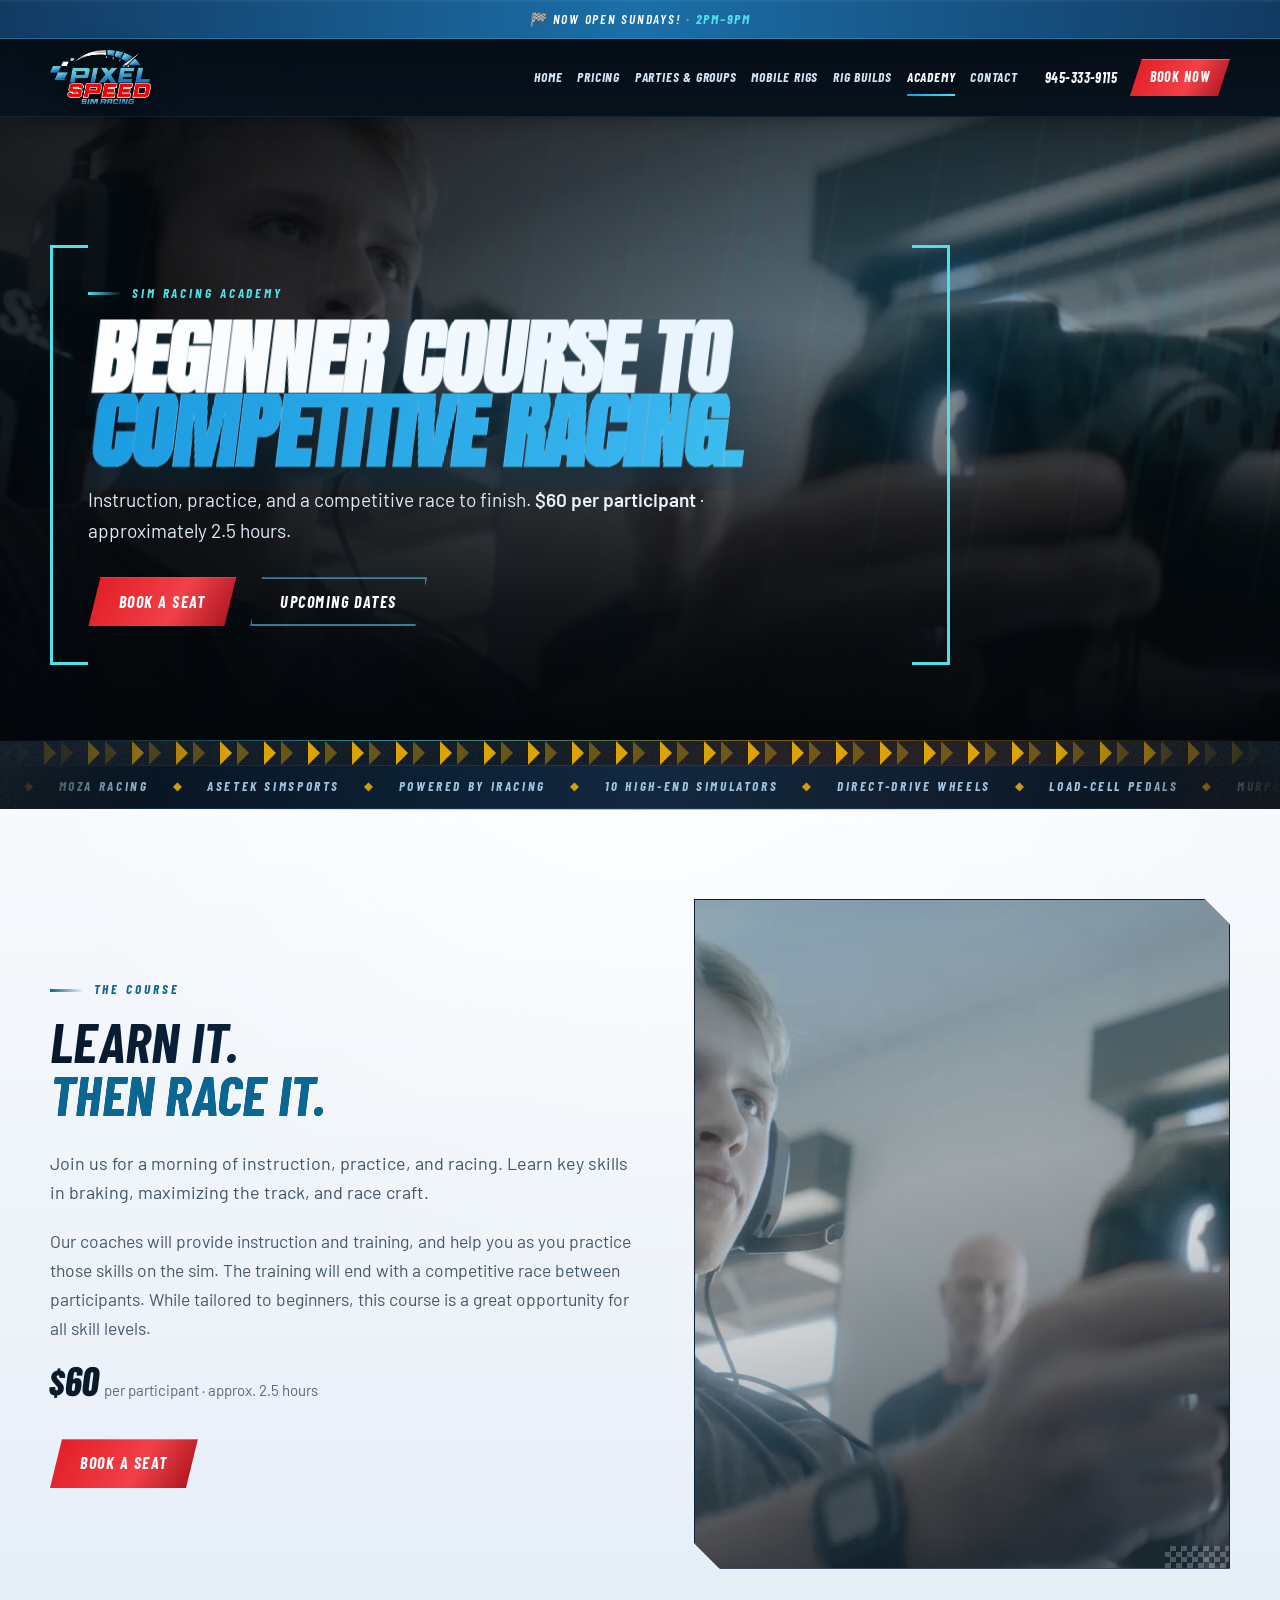
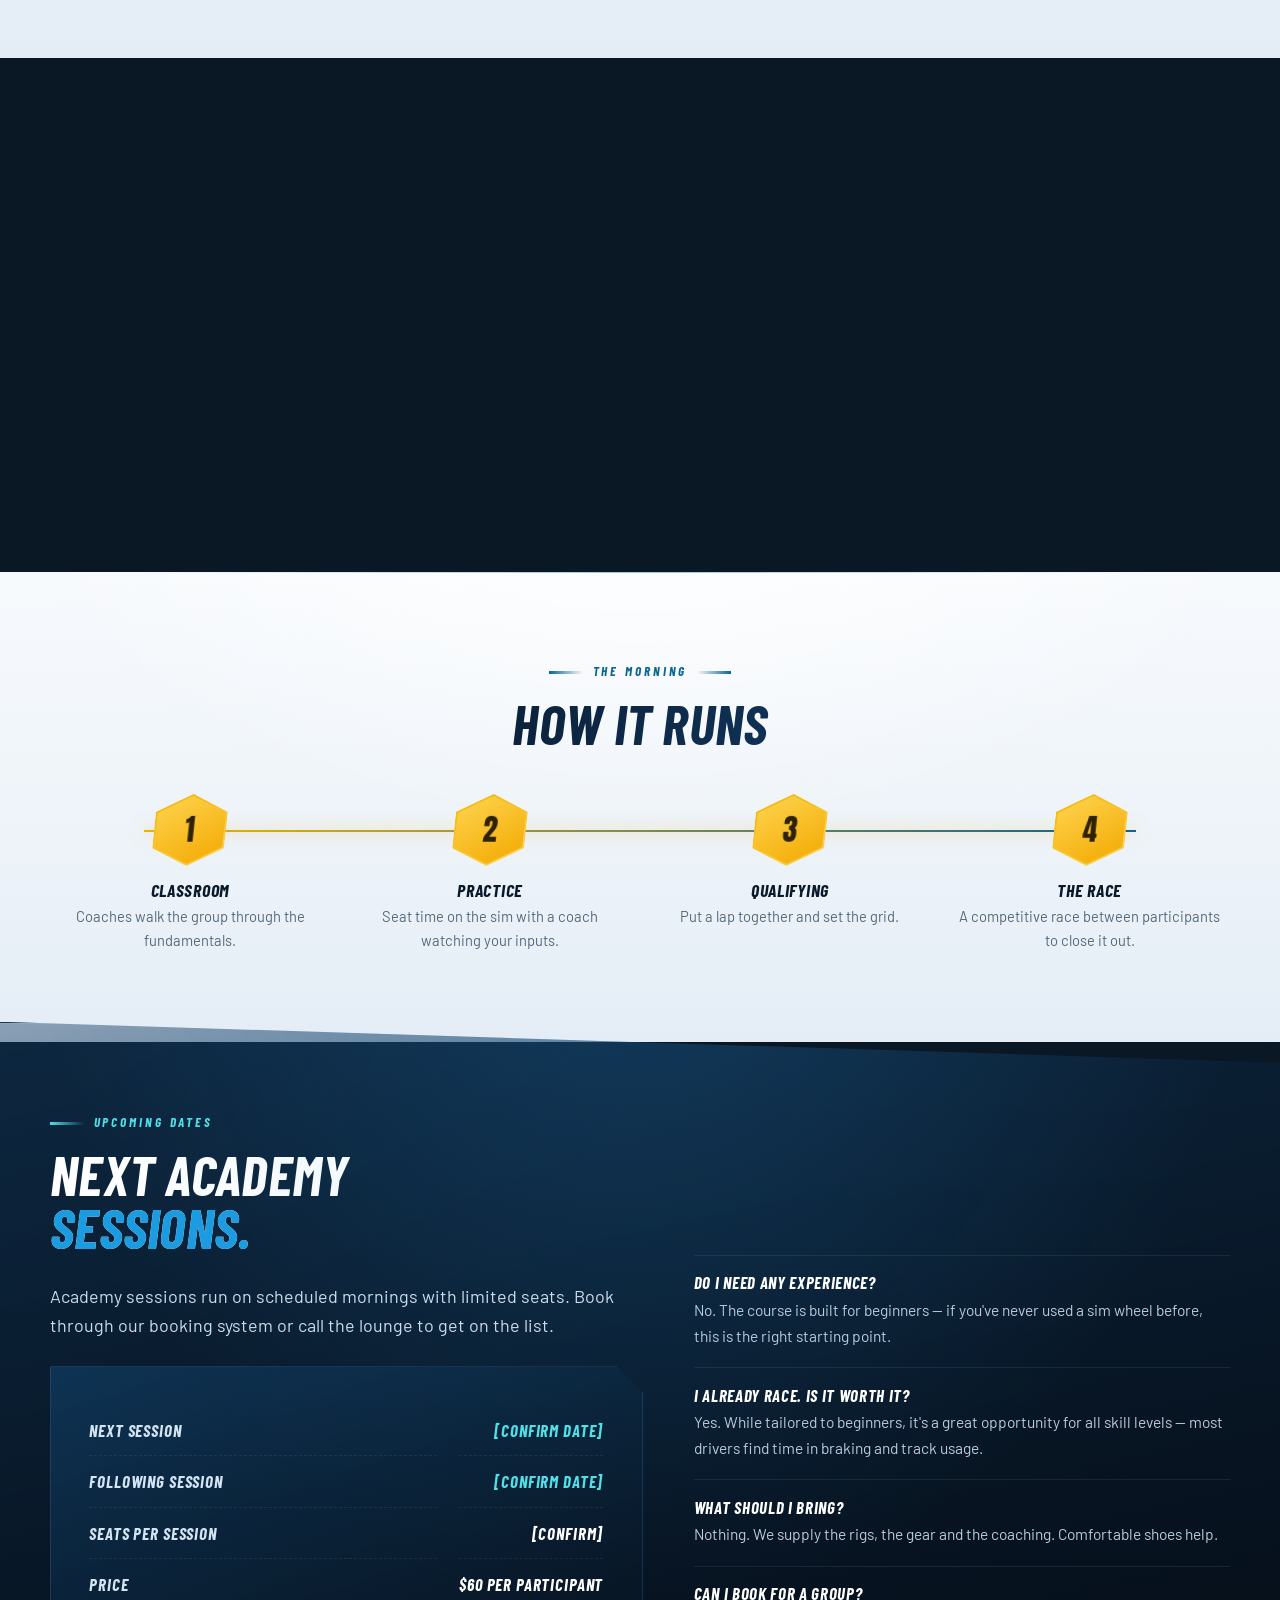
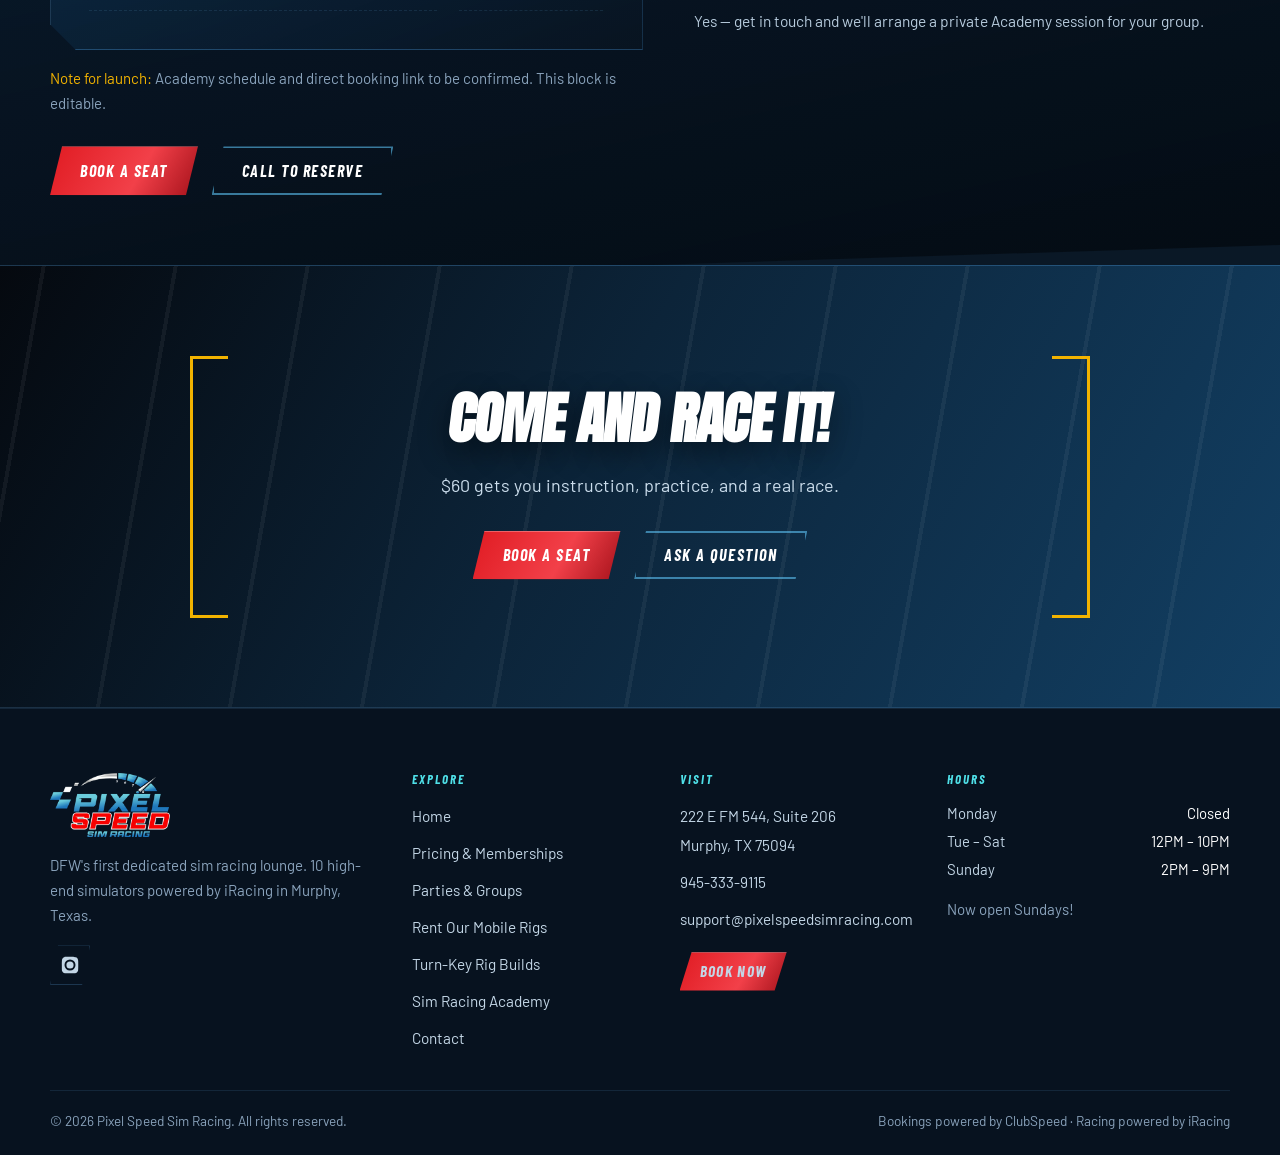
==== commit a262d2d8: "Break the blue monochrome — neutralise the ground so accents read Measured the page rather than gues" ====
--- a/academy.html
+++ b/academy.html
@@ -21,9 +21,9 @@
 <link rel="preconnect" href="https://fonts.googleapis.com">
 <link rel="preconnect" href="https://fonts.gstatic.com" crossorigin>
 <link href="https://fonts.googleapis.com/css2?family=Anton&family=Barlow:wght@400;500;600;700&family=Barlow+Condensed:ital,wght@0,600;0,700;1,600;1,700&display=swap" rel="stylesheet">
-<link rel="stylesheet" href="style.css?v=9">
+<link rel="stylesheet" href="style.css?v=10">
 <script>document.documentElement.classList.add('js');</script>
-<script src="main.js?v=9" defer></script>
+<script src="main.js?v=10" defer></script>
 
 <script type="application/ld+json">
 {
--- a/style.css
+++ b/style.css
@@ -54,21 +54,21 @@
   content:"";
   position:fixed;inset:0;z-index:-3;
   background:linear-gradient(178deg,
-    #04090F 0%,
-    #071522 18%,
-    #0B2540 44%,
-    #0D2E50 62%,
-    #071624 84%,
-    #04090F 100%);
+    #03060A 0%,
+    #060D15 18%,
+    #0A1927 44%,
+    #0C2035 62%,
+    #061019 84%,
+    #03060A 100%);
 }
 /* Drifting light field. Injected .aura carries the motion; this is the fallback
    wash so the page still has depth with JS off. */
 .aura{
   position:fixed;inset:-30%;z-index:-2;pointer-events:none;
   background:
-    radial-gradient(28% 24% at 20% 16%, rgba(27,156,224,.42), transparent 66%),
-    radial-gradient(24% 20% at 80% 28%, rgba(79,224,232,.20), transparent 64%),
-    radial-gradient(32% 26% at 60% 84%, rgba(224,27,34,.18), transparent 66%);
+    radial-gradient(28% 24% at 20% 16%, rgba(27,156,224,.24), transparent 66%),
+    radial-gradient(24% 20% at 80% 28%, rgba(79,224,232,.09), transparent 64%),
+    radial-gradient(34% 28% at 62% 82%, rgba(224,72,34,.24), transparent 66%);
   will-change:transform;
   contain:strict;
   animation:auraDrift 38s ease-in-out infinite alternate;
@@ -330,8 +330,8 @@
    reads as one long slab. Panels are lit from above; plain sections stay dark. */
 .sec--panel{
   background:
-    radial-gradient(72% 130% at 50% -18%, rgba(38,132,200,.42), transparent 66%),
-    linear-gradient(168deg,rgba(20,70,118,.62) 0%,rgba(9,26,44,.86) 58%,rgba(6,16,27,.92) 100%);
+    radial-gradient(72% 130% at 50% -18%, rgba(38,132,200,.26), transparent 66%),
+    linear-gradient(168deg,rgba(18,60,100,.44) 0%,rgba(7,20,34,.88) 58%,rgba(4,11,18,.94) 100%);
   border-block:1px solid var(--line-soft);
   box-shadow:inset 0 1px 0 rgba(140,205,245,.16);
 }
@@ -379,7 +379,7 @@
 .hero__photo{
   position:absolute;inset:0;z-index:0;
   width:100%;height:100%;object-fit:cover;
-  filter:saturate(.92) contrast(1.06);
+  filter:saturate(1.04) contrast(1.20);
   /* Held deliberately still. A slow Ken Burns push looked good but re-rasters a
      full-bleed image every frame for the life of the page; the hero already has
      the headline wipe, the streaks and the scroll parallax carrying it. */
@@ -393,17 +393,17 @@
 .hero__media::after{
   content:"";position:absolute;inset:0;z-index:2;
   background:
-    radial-gradient(78% 58% at 72% 26%, rgba(27,156,224,.24), transparent 62%),
+    radial-gradient(70% 54% at 74% 24%, rgba(27,156,224,.12), transparent 64%),
     linear-gradient(96deg,
-      rgba(8,20,33,.72) 0%,
-      rgba(8,20,33,.46) 34%,
-      rgba(8,20,33,.14) 62%,
+      rgba(3,6,10,.74) 0%,
+      rgba(3,6,10,.46) 34%,
+      rgba(3,6,10,.12) 62%,
       transparent 82%),
     linear-gradient(180deg,
-      rgba(10,24,38,.70) 0%,
-      rgba(11,32,57,.55) 34%,
-      rgba(10,24,38,.90) 78%,
-      var(--ink-900) 100%);
+      rgba(3,6,10,.60) 0%,
+      rgba(5,11,18,.34) 34%,
+      rgba(3,6,10,.86) 78%,
+      #03060A 100%);
 }
 @keyframes streak{to{transform:translateX(-96px)}}
 
@@ -746,7 +746,7 @@
 /* ---------- CTA band ---------- */
 .cta{
   position:relative;overflow:hidden;
-  background:linear-gradient(120deg,#0B2039,#123A63 45%,#15558A 100%);
+  background:linear-gradient(120deg,#05090F 0%,#0C2439 45%,#123F63 100%);
   border-block:1px solid var(--line);
   text-align:center;
 }
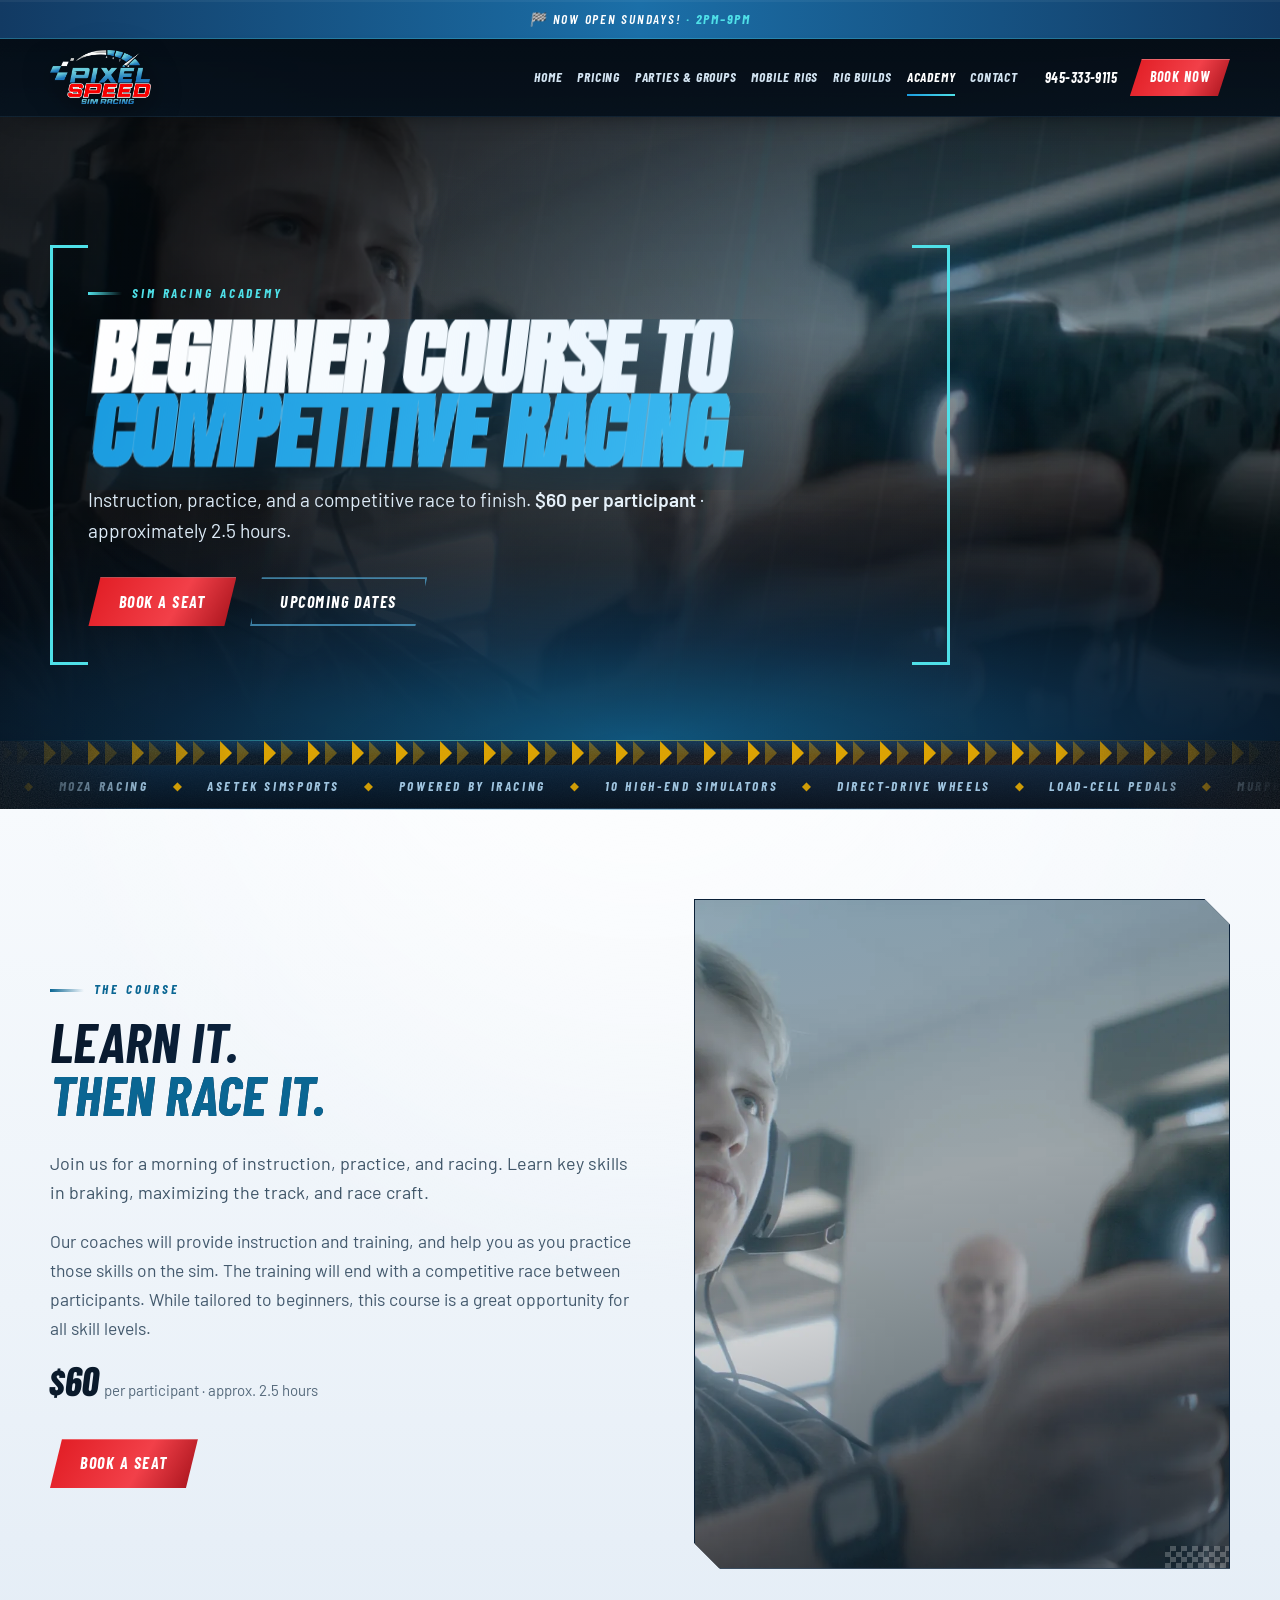
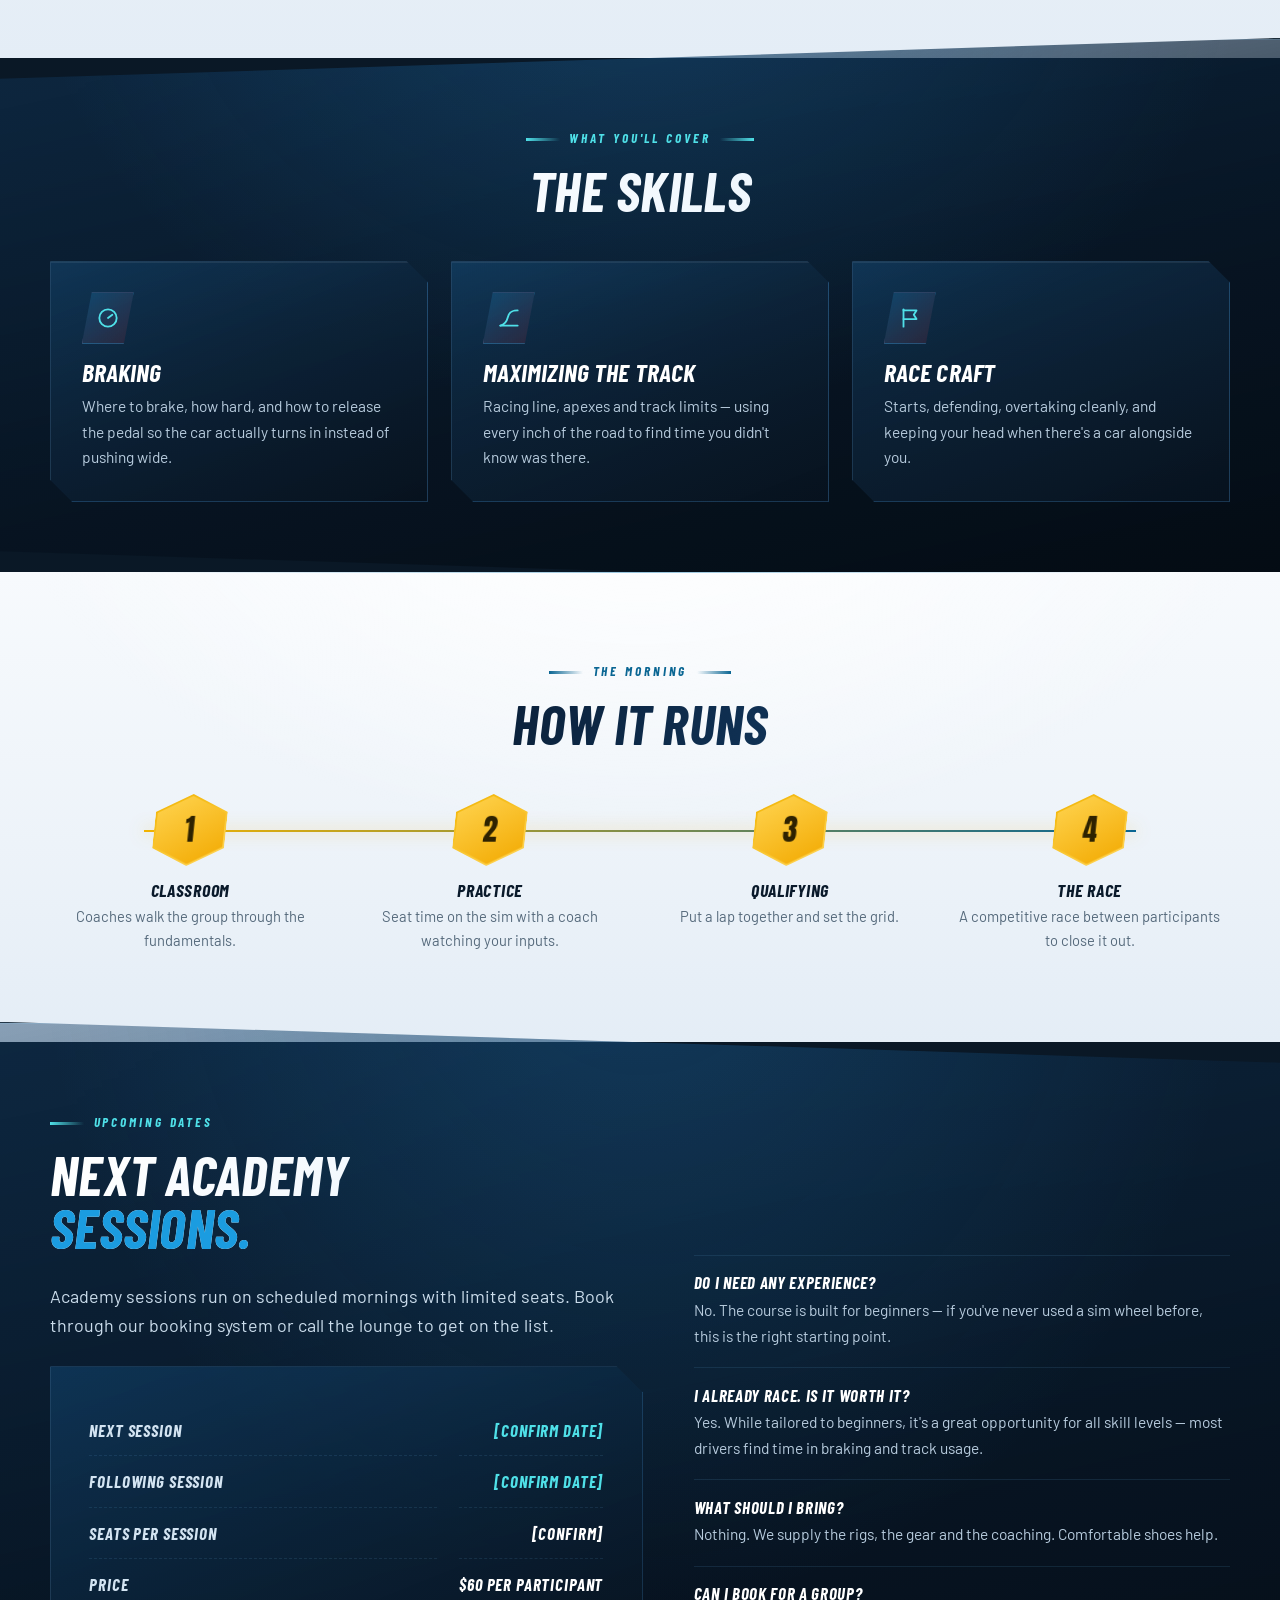
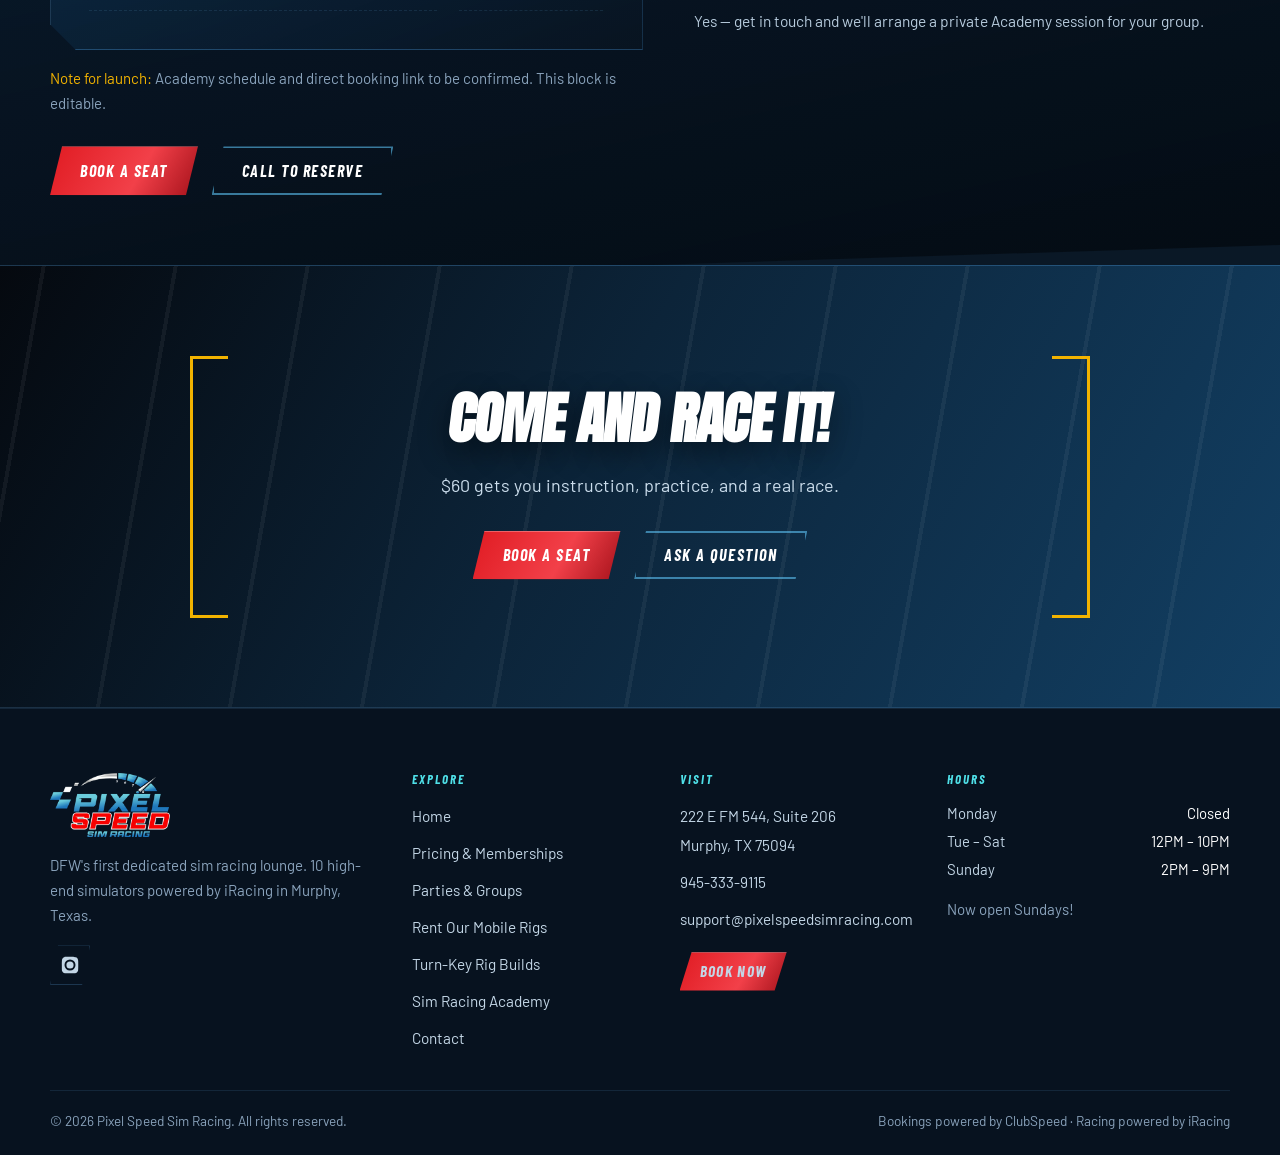
==== commit 4e067c45: "Add a blue light spill to the base of the hero The neutralising pass left the bottom of the hero rea" ====
--- a/academy.html
+++ b/academy.html
@@ -21,9 +21,9 @@
 <link rel="preconnect" href="https://fonts.googleapis.com">
 <link rel="preconnect" href="https://fonts.gstatic.com" crossorigin>
 <link href="https://fonts.googleapis.com/css2?family=Anton&family=Barlow:wght@400;500;600;700&family=Barlow+Condensed:ital,wght@0,600;0,700;1,600;1,700&display=swap" rel="stylesheet">
-<link rel="stylesheet" href="style.css?v=10">
+<link rel="stylesheet" href="style.css?v=11">
 <script>document.documentElement.classList.add('js');</script>
-<script src="main.js?v=10" defer></script>
+<script src="main.js?v=11" defer></script>
 
 <script type="application/ld+json">
 {
--- a/style.css
+++ b/style.css
@@ -393,6 +393,14 @@
 .hero__media::after{
   content:"";position:absolute;inset:0;z-index:2;
   background:
+    /* Blue light spilling up off the floor of the lounge. Sits at the top of the
+       stack so it reads over the neutral scrim, and lands the brand colour as a
+       deliberate accent rather than an all-over wash. */
+    radial-gradient(118% 52% at 50% 100%,
+      rgba(27,156,224,.52) 0%,
+      rgba(23,102,163,.30) 32%,
+      rgba(13,52,88,.12) 56%,
+      transparent 78%),
     radial-gradient(70% 54% at 74% 24%, rgba(27,156,224,.12), transparent 64%),
     linear-gradient(96deg,
       rgba(3,6,10,.74) 0%,
@@ -402,8 +410,17 @@
     linear-gradient(180deg,
       rgba(3,6,10,.60) 0%,
       rgba(5,11,18,.34) 34%,
-      rgba(3,6,10,.86) 78%,
-      #03060A 100%);
+      rgba(3,6,10,.78) 78%,
+      #040A12 100%);
+}
+/* Carry the glow across the divider so the hero does not stop dead against the
+   page background — the chevron strip and ticker directly below the hero pick
+   the blue up and hand it back to the dark. */
+.hero + .chevrons{
+  background:linear-gradient(180deg,rgba(20,86,140,.55) 0%,rgba(9,34,58,.35) 60%,transparent 100%);
+}
+.hero + .chevrons + .ticker{
+  background:linear-gradient(180deg,rgba(11,45,76,.65) 0%,rgba(6,20,34,.85) 100%);
 }
 @keyframes streak{to{transform:translateX(-96px)}}
 
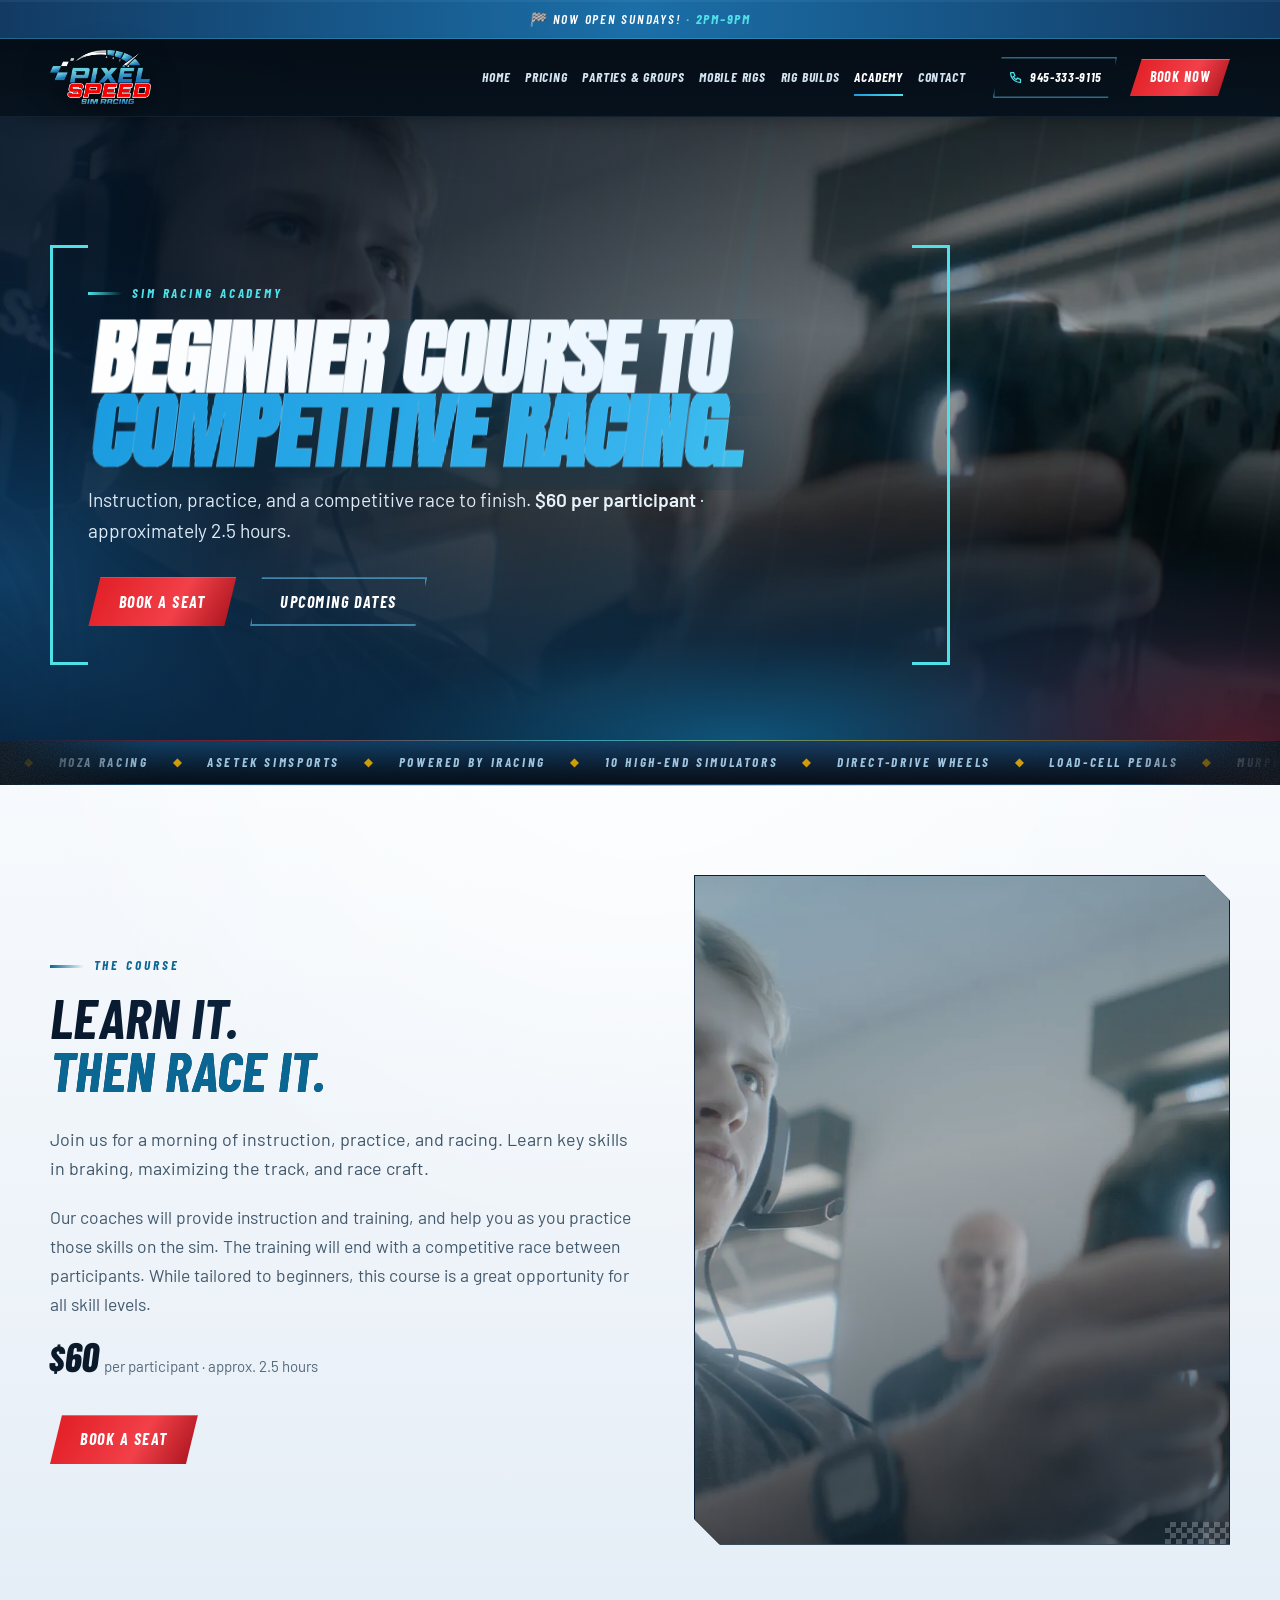
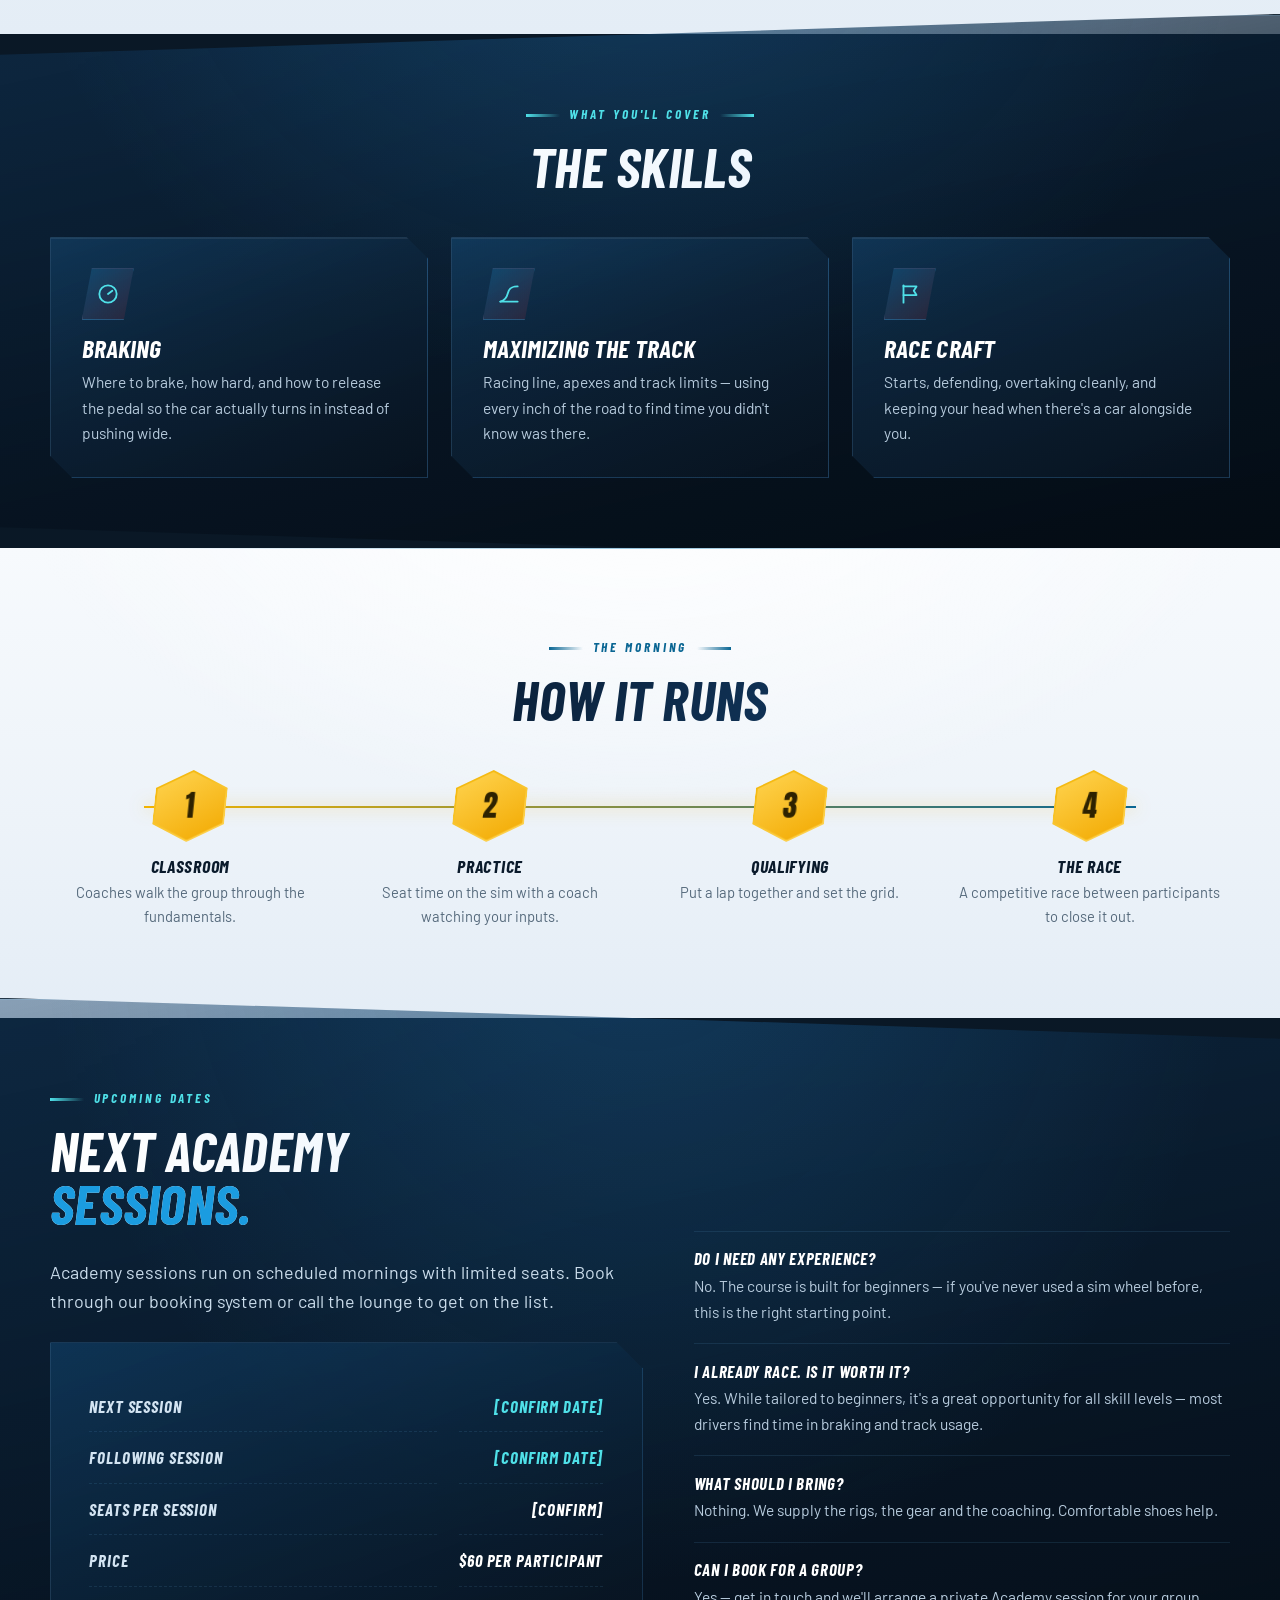
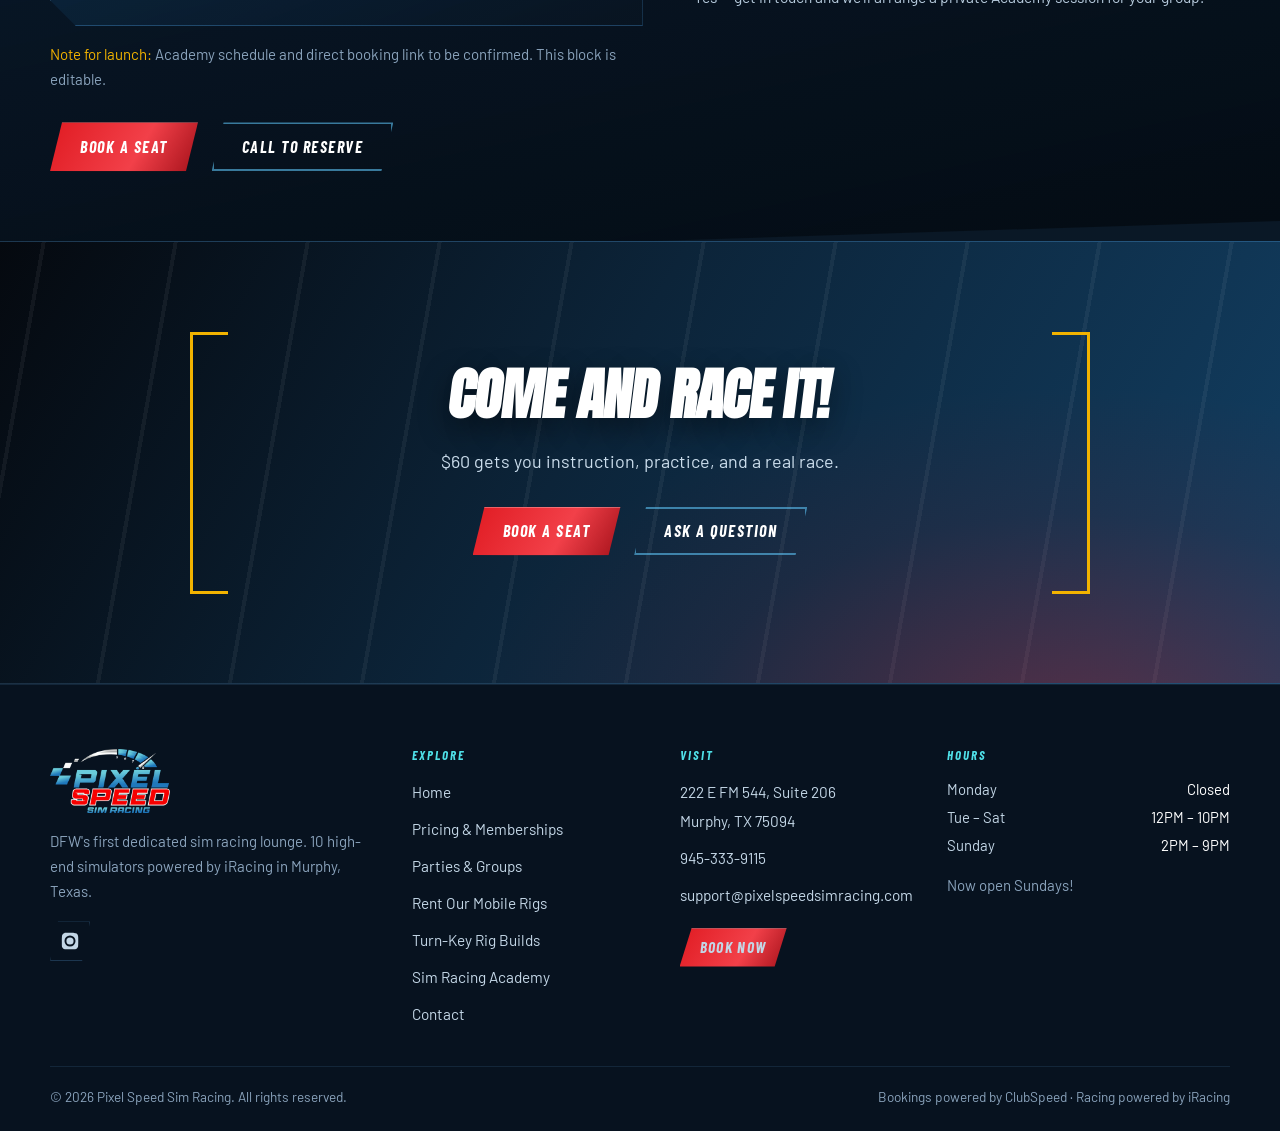
==== commit a6caeaf7: "Red accents, blue-lit hero left, call button, animated frame Red as a system rather than sprinkles —" ====
--- a/academy.html
+++ b/academy.html
@@ -21,9 +21,9 @@
 <link rel="preconnect" href="https://fonts.googleapis.com">
 <link rel="preconnect" href="https://fonts.gstatic.com" crossorigin>
 <link href="https://fonts.googleapis.com/css2?family=Anton&family=Barlow:wght@400;500;600;700&family=Barlow+Condensed:ital,wght@0,600;0,700;1,600;1,700&display=swap" rel="stylesheet">
-<link rel="stylesheet" href="style.css?v=11">
+<link rel="stylesheet" href="style.css?v=13">
 <script>document.documentElement.classList.add('js');</script>
-<script src="main.js?v=11" defer></script>
+<script src="main.js?v=13" defer></script>
 
 <script type="application/ld+json">
 {
@@ -72,7 +72,7 @@
       <a href="contact.html">Contact</a>
     </nav>
     <div class="header__cta">
-      <a class="header__tel" href="tel:+19453339115">945-333-9115</a>
+      <a class="header__tel" href="tel:+19453339115" aria-label="Call Pixel Speed Sim Racing on 945-333-9115"><svg viewBox="0 0 24 24" aria-hidden="true"><path d="M5 4h4l2 5-2.5 1.5a12 12 0 0 0 5 5L15 13l5 2v4a1 1 0 0 1-1 1A16 16 0 0 1 4 5a1 1 0 0 1 1-1z"/></svg>945-333-9115</a>
       <a class="btn btn--red btn--sm" href="https://bookings.clubspeed.com/PSR/PSMurphy" target="_blank" rel="noopener">Book Now</a>
       <button class="burger" type="button" aria-expanded="false" aria-controls="drawer" aria-label="Menu"><span></span></button>
     </div>
@@ -111,8 +111,6 @@
     </div>
   </div>
 </section>
-
-<div class="chevrons chevrons--fade" aria-hidden="true"></div>
 
 <div class="ticker" aria-hidden="true">
   <div class="ticker__track">
--- a/style.css
+++ b/style.css
@@ -1,6 +1,6 @@
 /* ============================================================
    PIXEL SPEED SIM RACING — Murphy, TX
-   Deep blue racing canvas · italic condensed display · gold chevrons
+   Deep blue racing canvas · italic condensed display · lit-panel sections
    ============================================================ */
 
 /* ---------- tokens ---------- */
@@ -68,7 +68,7 @@
   background:
     radial-gradient(28% 24% at 20% 16%, rgba(27,156,224,.24), transparent 66%),
     radial-gradient(24% 20% at 80% 28%, rgba(79,224,232,.09), transparent 64%),
-    radial-gradient(34% 28% at 62% 82%, rgba(224,72,34,.24), transparent 66%);
+    radial-gradient(36% 30% at 62% 82%, rgba(224,27,34,.30), transparent 66%);
   will-change:transform;
   contain:strict;
   animation:auraDrift 38s ease-in-out infinite alternate;
@@ -216,27 +216,6 @@
 .link-arrow::after{content:"❯";font-style:normal;transition:transform .2s ease}
 .link-arrow:hover::after{transform:translateX(5px)}
 
-/* ---------- chevron strip (racing divider) ---------- */
-/* The pattern lives on an over-wide child that translates, rather than the strip
-   animating its own background-position — the former composites, the latter
-   repaints a full-width band on every frame. */
-.chevrons{
-  position:relative;height:24px;width:100%;overflow:hidden;opacity:.9;
-}
-.chevrons::before{
-  content:"";position:absolute;inset:0;width:200%;
-  background-image:url("data:image/svg+xml,%3Csvg xmlns='http://www.w3.org/2000/svg' width='44' height='24' viewBox='0 0 44 24'%3E%3Cpath d='M0 0 L12 12 L0 24 Z' fill='%23F2B300'/%3E%3Cpath d='M17 0 L29 12 L17 24 Z' fill='%23F2B300' opacity='.42'/%3E%3C/svg%3E");
-  background-repeat:repeat-x;background-size:auto 100%;
-  will-change:transform;
-  animation:chevrun 1.5s linear infinite;
-}
-.chevrons--thin{height:14px;opacity:.55}
-.chevrons--fade{
-  -webkit-mask-image:linear-gradient(90deg,transparent,#000 18%,#000 82%,transparent);
-  mask-image:linear-gradient(90deg,transparent,#000 18%,#000 82%,transparent);
-}
-@keyframes chevrun{from{transform:translate3d(0,0,0)}to{transform:translate3d(-44px,0,0)}}
-
 /* checkered micro accent */
 .checker{
   height:10px;width:100%;
@@ -281,11 +260,23 @@
 .nav a[aria-current]{color:#fff}
 
 .header__cta{display:flex;align-items:center;gap:.8rem;margin-left:.3rem}
+/* Calling is the second-most-likely action after booking, so it gets a real
+   target rather than a bare text link. Outlined, to keep Book Now primary. */
 .header__tel{
-  font-family:var(--f-disp);font-style:italic;font-weight:700;font-size:clamp(14px,1.1vw,16.5px);
-  color:#fff;letter-spacing:.03em;white-space:nowrap;
-}
-.header__tel:hover{color:var(--cyan)}
+  display:inline-flex;align-items:center;gap:.45rem;
+  font-family:var(--f-disp);font-style:italic;font-weight:700;font-size:clamp(13px,1.02vw,15.5px);
+  color:#fff;letter-spacing:.05em;white-space:nowrap;
+  padding:.62rem .95rem;
+  box-shadow:inset 0 0 0 1.5px rgba(92,192,242,.5);
+  clip-path:polygon(9px 0,100% 0,calc(100% - 9px) 100%,0 100%);
+  transition:box-shadow .22s ease,background .22s ease,color .22s ease;
+}
+.header__tel svg{width:15px;height:15px;flex:none;stroke:var(--cyan);fill:none;stroke-width:2;transition:stroke .22s ease}
+.header__tel:hover{
+  color:#fff;background:rgba(224,27,34,.16);
+  box-shadow:inset 0 0 0 1.5px rgba(224,27,34,.85), 0 0 20px -6px rgba(224,27,34,.6);
+}
+.header__tel:hover svg{stroke:#FF6B72}
 
 .burger{
   display:none;width:46px;height:40px;background:transparent;border:1px solid var(--line);
@@ -396,31 +387,41 @@
     /* Blue light spilling up off the floor of the lounge. Sits at the top of the
        stack so it reads over the neutral scrim, and lands the brand colour as a
        deliberate accent rather than an all-over wash. */
-    radial-gradient(118% 52% at 50% 100%,
-      rgba(27,156,224,.52) 0%,
-      rgba(23,102,163,.30) 32%,
-      rgba(13,52,88,.12) 56%,
+    /* Brake-light red on the far corner, away from the type. */
+    radial-gradient(44% 38% at 97% 100%,
+      rgba(224,27,34,.30) 0%,
+      rgba(150,18,24,.10) 44%,
+      transparent 74%),
+    /* Blue spill rising off the floor of the lounge. */
+    radial-gradient(88% 48% at 58% 100%,
+      rgba(27,156,224,.50) 0%,
+      rgba(23,102,163,.26) 34%,
       transparent 78%),
-    radial-gradient(70% 54% at 74% 24%, rgba(27,156,224,.12), transparent 64%),
+    /* Blue glow down the left side, held below the headline's eyeline so it
+       lights the frame without washing out the type above it. */
+    radial-gradient(52% 74% at 0% 74%,
+      rgba(30,138,220,.34) 0%,
+      rgba(17,78,132,.16) 44%,
+      transparent 76%),
+    /* Darkening pass. Blue-black on the left rather than neutral black, so the
+       left of the frame reads blue while still carrying the headline. */
     linear-gradient(96deg,
-      rgba(3,6,10,.74) 0%,
-      rgba(3,6,10,.46) 34%,
-      rgba(3,6,10,.12) 62%,
+      rgba(5,22,42,.84) 0%,
+      rgba(4,16,30,.55) 32%,
+      rgba(3,8,14,.15) 62%,
       transparent 82%),
     linear-gradient(180deg,
-      rgba(3,6,10,.60) 0%,
-      rgba(5,11,18,.34) 34%,
-      rgba(3,6,10,.78) 78%,
+      rgba(3,6,10,.56) 0%,
+      rgba(5,11,18,.30) 34%,
+      rgba(3,6,10,.74) 78%,
       #040A12 100%);
 }
 /* Carry the glow across the divider so the hero does not stop dead against the
-   page background — the chevron strip and ticker directly below the hero pick
-   the blue up and hand it back to the dark. */
-.hero + .chevrons{
-  background:linear-gradient(180deg,rgba(20,86,140,.55) 0%,rgba(9,34,58,.35) 60%,transparent 100%);
-}
-.hero + .chevrons + .ticker{
-  background:linear-gradient(180deg,rgba(11,45,76,.65) 0%,rgba(6,20,34,.85) 100%);
+   page background — the ticker directly below the hero picks the blue up and
+   hands it back to the dark. */
+.hero + .ticker{
+  background:linear-gradient(180deg,rgba(16,72,118,.72) 0%,rgba(8,28,47,.88) 65%,rgba(5,14,24,.92) 100%);
+  border-top-color:rgba(79,224,232,.22);
 }
 @keyframes streak{to{transform:translateX(-96px)}}
 
@@ -441,6 +442,24 @@
 .brackets::before{left:0;border-left:3px solid var(--cyan)}
 .brackets::after{right:0;border-right:3px solid var(--cyan)}
 .brackets--gold::before,.brackets--gold::after{border-color:var(--gold)}
+
+/* The frame draws itself top-to-bottom on arrival, then holds a slow glow —
+   the same timing-board language as the headline wipe. Scoped to the hero so
+   the CTA's frame is not animating unseen at the foot of the page. */
+.hero .brackets::before,
+.hero .brackets::after{
+  animation:bracketDraw .95s cubic-bezier(.2,.75,.25,1) .2s both,
+            bracketGlow 5s ease-in-out 1.5s infinite;
+}
+.hero .brackets::after{animation-delay:.36s, 1.85s}
+@keyframes bracketDraw{
+  from{clip-path:inset(0 0 100% 0);opacity:0}
+  to  {clip-path:inset(0 0 0 0);opacity:1}
+}
+@keyframes bracketGlow{
+  0%,100%{filter:drop-shadow(0 0 0 rgba(79,224,232,0))}
+  50%    {filter:drop-shadow(0 0 7px rgba(79,224,232,.6))}
+}
 
 .hero h1{margin-bottom:1rem}
 /* Each line wipes in from the left like a timing board refreshing, then the
@@ -513,8 +532,8 @@
 }
 .card::before{
   content:"";position:absolute;top:0;left:0;width:0;height:3px;z-index:3;
-  background:linear-gradient(90deg,var(--blue),var(--cyan));
-  box-shadow:0 0 14px rgba(79,224,232,.6);
+  background:linear-gradient(90deg,var(--blue) 0%,var(--cyan) 52%,var(--red) 100%);
+  box-shadow:0 0 14px rgba(79,224,232,.5), 0 0 18px rgba(224,27,34,.35);
   transition:width .45s cubic-bezier(.2,.7,.3,1);
 }
 /* Cursor-tracked spotlight — the card behaves like a surface under a moving
@@ -772,7 +791,11 @@
   background:repeating-linear-gradient(100deg,transparent 0 60px,rgba(255,255,255,.05) 60px 64px,transparent 64px 130px);
   animation:streak 8s linear infinite;
 }
-.cta .wrap{position:relative}
+.cta .wrap{position:relative;z-index:1}
+.cta::after{
+  content:"";position:absolute;inset:0;z-index:0;pointer-events:none;
+  background:radial-gradient(72% 120% at 84% 112%, rgba(224,27,34,.34), rgba(150,18,24,.10) 42%, transparent 66%);
+}
 .cta .btn-row{justify-content:center}
 
 /* ---------- local SEO strip ---------- */
@@ -878,7 +901,7 @@
 }
 .scrollprog span{
   display:block;height:100%;width:0;
-  background:linear-gradient(90deg,var(--blue),var(--cyan) 55%,var(--gold));
+  background:linear-gradient(90deg,var(--blue) 0%,var(--cyan) 42%,var(--gold) 72%,var(--red) 100%);
   box-shadow:0 0 12px rgba(79,224,232,.7);
   transition:width .12s linear;
 }
@@ -930,7 +953,7 @@
 /* a lit edge where the hero meets the page, like light spilling under a door */
 .hero::after{
   content:"";position:absolute;left:0;right:0;bottom:0;height:1px;z-index:3;
-  background:linear-gradient(90deg,transparent,rgba(79,224,232,.6) 30%,rgba(242,179,0,.5) 62%,transparent);
+  background:linear-gradient(90deg,transparent,rgba(224,27,34,.55) 18%,rgba(79,224,232,.6) 46%,rgba(242,179,0,.5) 70%,transparent);
 }
 
 /* ---------- buttons ---------- */
@@ -1101,11 +1124,12 @@
 }
 
 /* ---------- offscreen animation is paused (class set in main.js) ---------- */
-.chevrons.is-paused::before,
 .ticker.is-paused .ticker__track,
 .cta.is-paused::before,
 .hero.is-paused .hero__media::before,
 .hero.is-paused h1 .mega,
+.hero.is-paused .brackets::before,
+.hero.is-paused .brackets::after,
 .tier--best.is-paused{
   animation-play-state:paused;
 }
@@ -1142,7 +1166,7 @@
 
 /* ---------- print ---------- */
 @media print{
-  body::before,body::after,.header,.bookbar,.announce,.chevrons{display:none}
+  body::before,body::after,.header,.bookbar,.announce,.ticker,.aura,.scrollprog{display:none}
   body{background:#fff;color:#111}
   h1,h2,h3,h4{color:#111}
 }
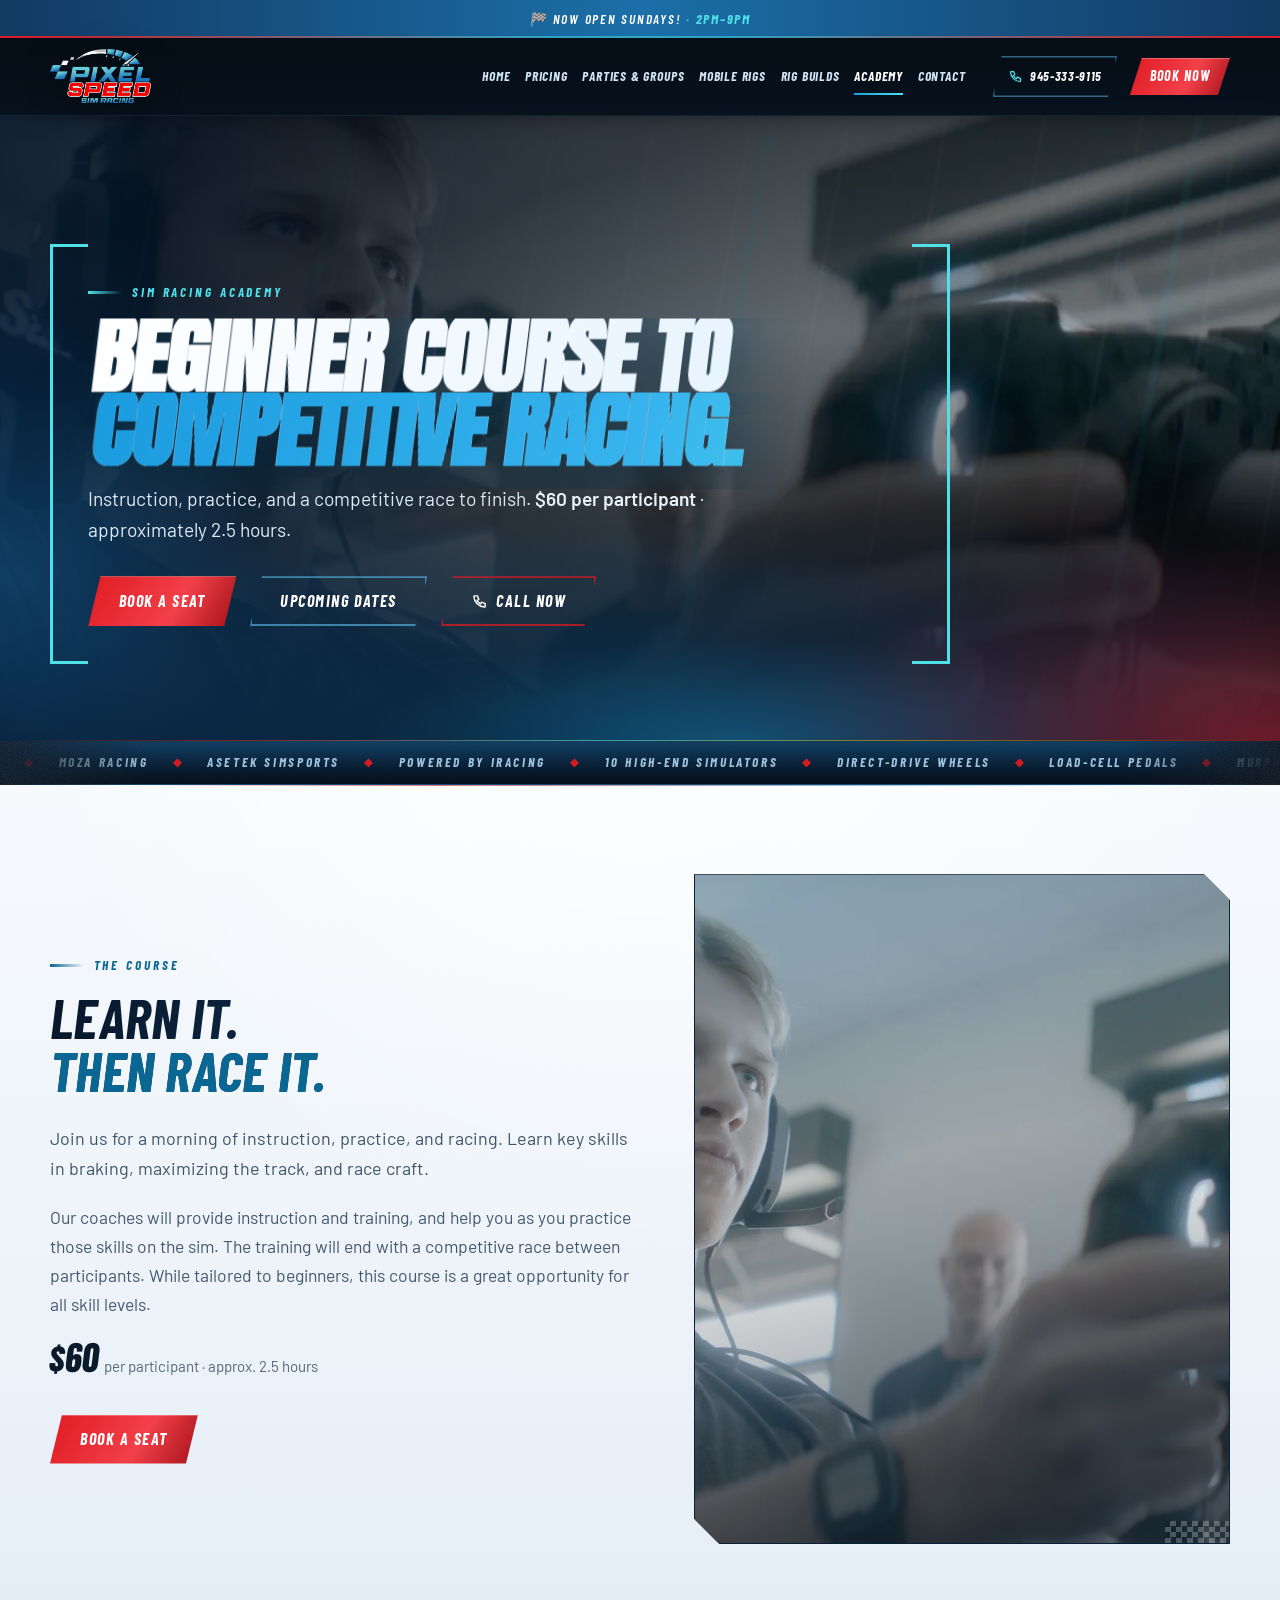
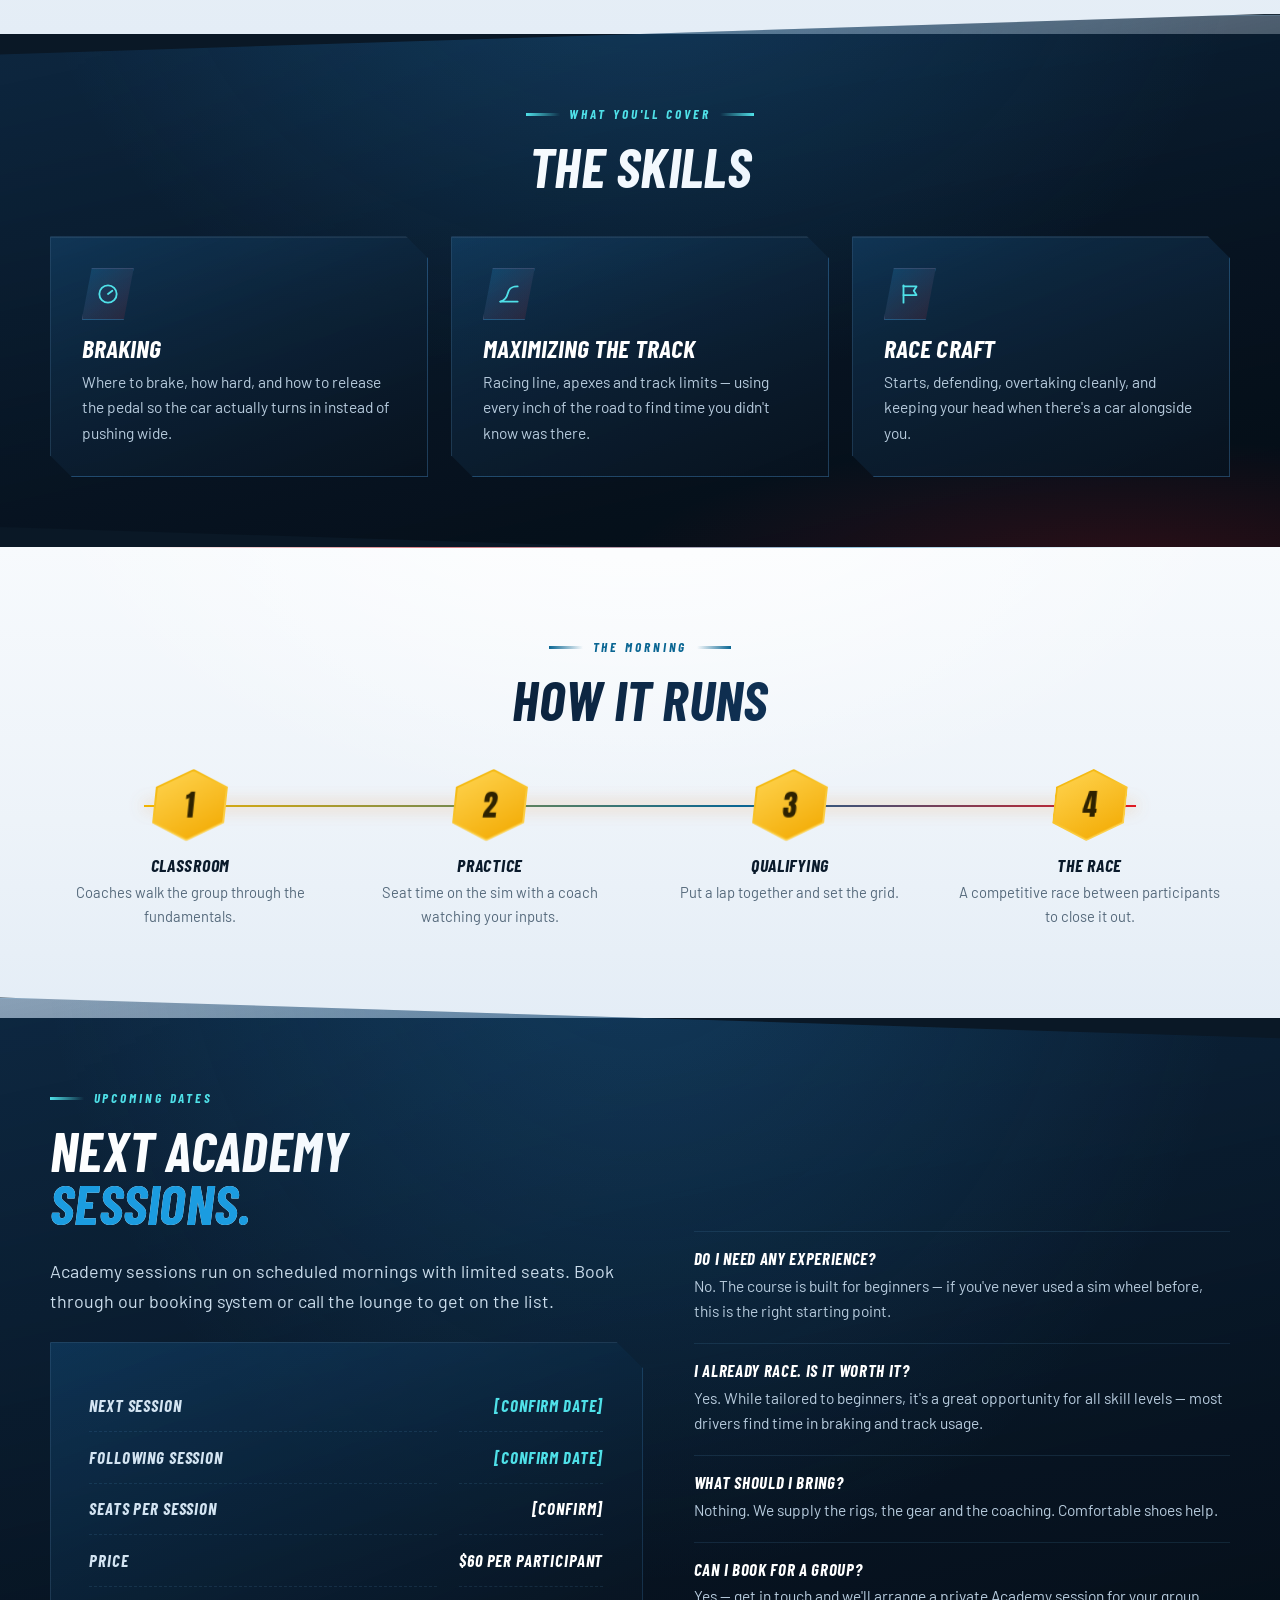
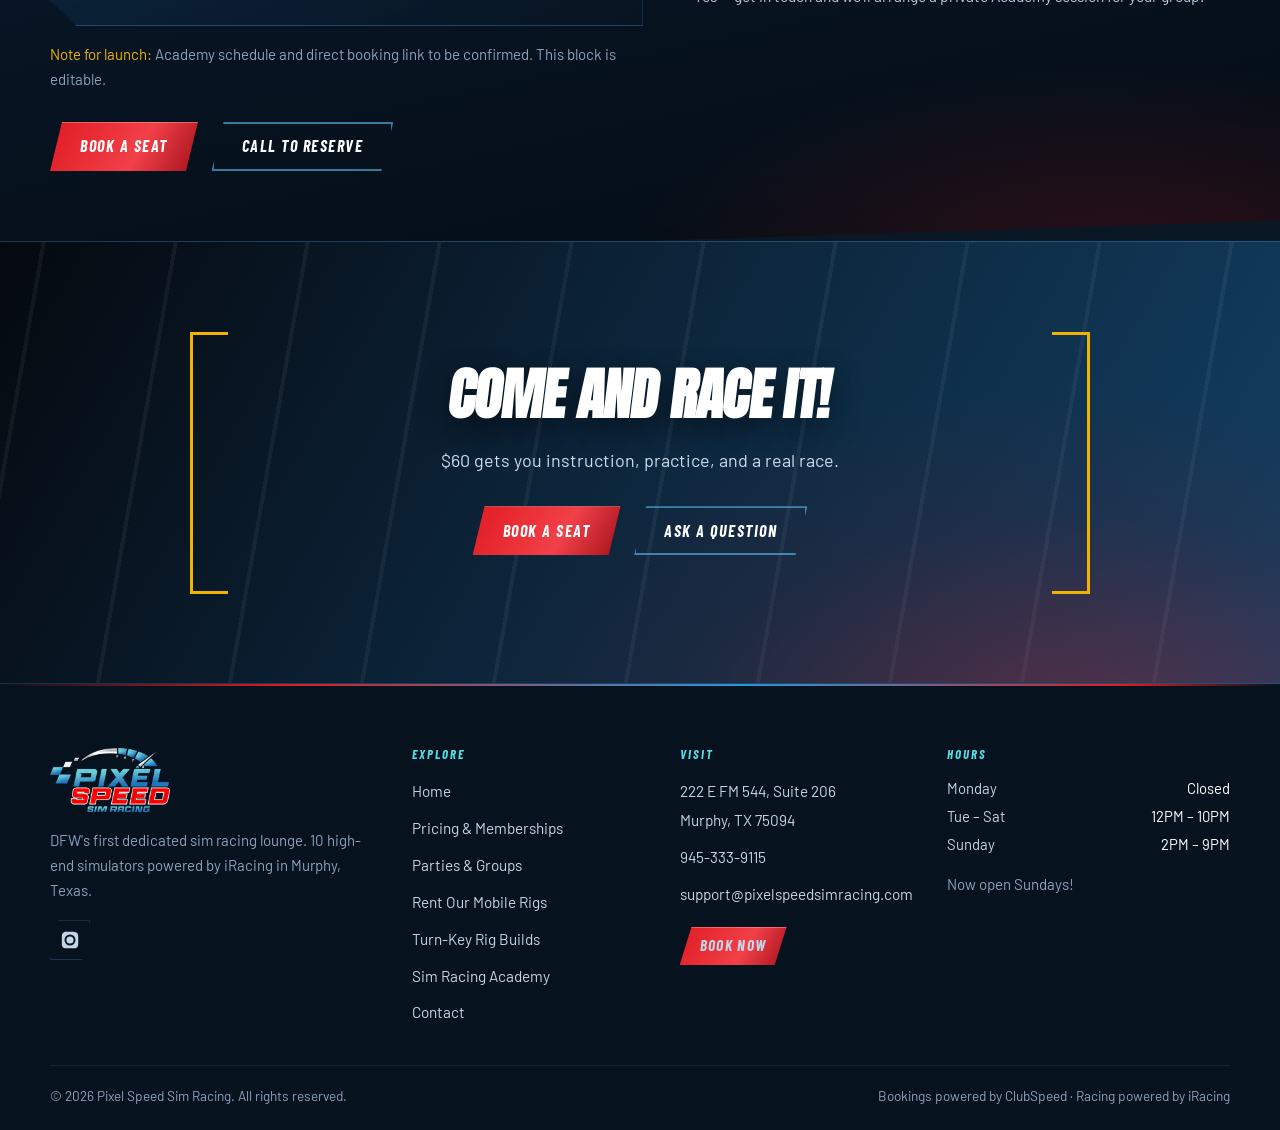
==== commit 59acc9cc: "Anchor the colour to content, add Call Now buttons, deepen red Fixes the reported bug: the red and b" ====
--- a/academy.html
+++ b/academy.html
@@ -21,9 +21,9 @@
 <link rel="preconnect" href="https://fonts.googleapis.com">
 <link rel="preconnect" href="https://fonts.gstatic.com" crossorigin>
 <link href="https://fonts.googleapis.com/css2?family=Anton&family=Barlow:wght@400;500;600;700&family=Barlow+Condensed:ital,wght@0,600;0,700;1,600;1,700&display=swap" rel="stylesheet">
-<link rel="stylesheet" href="style.css?v=13">
+<link rel="stylesheet" href="style.css?v=14">
 <script>document.documentElement.classList.add('js');</script>
-<script src="main.js?v=13" defer></script>
+<script src="main.js?v=14" defer></script>
 
 <script type="application/ld+json">
 {
@@ -107,6 +107,7 @@
       <div class="btn-row">
         <a class="btn btn--red" href="https://bookings.clubspeed.com/PSR/PSMurphy" target="_blank" rel="noopener">Book A Seat</a>
         <a class="btn btn--ghost" href="#dates">Upcoming Dates</a>
+        <a class="btn btn--call" href="tel:+19453339115" aria-label="Call Pixel Speed Sim Racing on 945-333-9115"><svg viewBox="0 0 24 24" aria-hidden="true"><path d="M5 4h4l2 5-2.5 1.5a12 12 0 0 0 5 5L15 13l5 2v4a1 1 0 0 1-1 1A16 16 0 0 1 4 5a1 1 0 0 1 1-1z"/></svg>Call Now</a>
       </div>
     </div>
   </div>
--- a/style.css
+++ b/style.css
@@ -55,30 +55,12 @@
   position:fixed;inset:0;z-index:-3;
   background:linear-gradient(178deg,
     #03060A 0%,
-    #060D15 18%,
-    #0A1927 44%,
-    #0C2035 62%,
-    #061019 84%,
+    #0A1420 14%,
+    #12233A 34%,
+    #143050 52%,
+    #10243C 70%,
+    #08131F 86%,
     #03060A 100%);
-}
-/* Drifting light field. Injected .aura carries the motion; this is the fallback
-   wash so the page still has depth with JS off. */
-.aura{
-  position:fixed;inset:-30%;z-index:-2;pointer-events:none;
-  background:
-    radial-gradient(28% 24% at 20% 16%, rgba(27,156,224,.24), transparent 66%),
-    radial-gradient(24% 20% at 80% 28%, rgba(79,224,232,.09), transparent 64%),
-    radial-gradient(36% 30% at 62% 82%, rgba(224,27,34,.30), transparent 66%);
-  will-change:transform;
-  contain:strict;
-  animation:auraDrift 38s ease-in-out infinite alternate;
-}
-/* Translate only — no scale. Scaling a viewport-sized gradient layer forces a
-   re-raster every frame; translating one is a compositor-only move. */
-@keyframes auraDrift{
-  0%  {transform:translate3d(-2.5%,-1.5%,0)}
-  50% {transform:translate3d(2.5%,2%,0)}
-  100%{transform:translate3d(-1%,3%,0)}
 }
 /* Film grain + carbon weave. Grain is what stops large flat gradients from
    banding on cheap panels, and it reads as photographic rather than digital. */
@@ -96,6 +78,7 @@
 a{color:var(--blue-soft);text-decoration:none}
 a:hover{color:var(--cyan)}
 :focus-visible{outline:3px solid var(--cyan);outline-offset:3px;border-radius:2px}
+::selection{background:rgba(224,27,34,.85);color:#fff}
 
 .wrap{width:min(100% - 2.5rem,var(--wrap));margin-inline:auto}
 .skip{position:absolute;left:-9999px;top:0;z-index:200;background:var(--red);color:#fff;padding:.7rem 1.1rem;font-weight:700}
@@ -203,7 +186,17 @@
   color:var(--white);
   box-shadow:inset 0 0 0 2px rgba(92,192,242,.6);
 }
-.btn--ghost:hover{background:rgba(27,156,224,.14);box-shadow:inset 0 0 0 2px var(--cyan),var(--glow-blue)}
+.btn--ghost:hover{background:rgba(224,27,34,.15);box-shadow:inset 0 0 0 2px rgba(224,27,34,.85),var(--glow-red)}
+.btn--call{
+  --btn-bg:transparent;
+  color:#fff;
+  box-shadow:inset 0 0 0 2px rgba(224,27,34,.72);
+}
+.btn--call:hover{
+  background:rgba(224,27,34,.20);
+  box-shadow:inset 0 0 0 2px var(--red), var(--glow-red);
+}
+.btn svg{width:17px;height:17px;flex:none;stroke:currentColor;fill:none;stroke-width:2;stroke-linecap:round;stroke-linejoin:round}
 .btn--sm{padding:.72rem 1.25rem;font-size:.88rem}
 .btn--wide{width:100%}
 .btn-row{display:flex;flex-wrap:wrap;gap:.85rem;margin-top:1.9rem}
@@ -214,6 +207,7 @@
   color:var(--cyan);display:inline-flex;align-items:center;gap:.45rem;
 }
 .link-arrow::after{content:"❯";font-style:normal;transition:transform .2s ease}
+.link-arrow:hover{color:#FF6B72}
 .link-arrow:hover::after{transform:translateX(5px)}
 
 /* checkered micro accent */
@@ -303,8 +297,9 @@
 /* announcement bar */
 .announce{
   background:linear-gradient(90deg,var(--blue-700),var(--blue-500),var(--blue-700));
-  border-bottom:1px solid rgba(79,224,232,.28);
+  border-bottom:0;
   text-align:center;
+  position:relative;
 }
 .announce p{
   margin:0;padding:.5rem 1rem;
@@ -312,11 +307,22 @@
   text-transform:uppercase;letter-spacing:.13em;font-size:.84rem;color:var(--cyan);
 }
 .announce strong{color:#fff}
+/* red hairline under the announcement, hottest at the edges */
+.announce::after{
+  content:"";position:absolute;left:0;right:0;bottom:0;height:2px;
+  background:linear-gradient(90deg,var(--red),rgba(79,224,232,.5) 42%,rgba(79,224,232,.5) 58%,var(--red));
+}
 
 /* ---------- sections ---------- */
 /* the sticky header would otherwise sit on top of an anchored section heading */
 .sec{padding:clamp(3.6rem,7vw,6.4rem) 0;position:relative;scroll-margin-top:88px}
 .sec--tight{padding:clamp(2.6rem,5vw,4.2rem) 0}
+/* every dark section gets a red rake along its foot — anchored, so it scrolls */
+.sec:not(.sec--light):not(.cta)::after{
+  content:"";position:absolute;left:0;right:0;bottom:0;height:34%;pointer-events:none;z-index:0;
+  background:radial-gradient(58% 100% at 88% 100%, rgba(224,27,34,.18), transparent 68%);
+}
+.sec > .wrap{position:relative;z-index:1}
 /* Alternating sections need to differ in *value*, not just hue, or the page
    reads as one long slab. Panels are lit from above; plain sections stay dark. */
 .sec--panel{
@@ -325,6 +331,12 @@
     linear-gradient(168deg,rgba(18,60,100,.44) 0%,rgba(7,20,34,.88) 58%,rgba(4,11,18,.94) 100%);
   border-block:1px solid var(--line-soft);
   box-shadow:inset 0 1px 0 rgba(140,205,245,.16);
+}
+/* Red under-glow, anchored to the section so it travels with the content
+   rather than sitting still in the viewport. */
+.sec--panel::after{
+  content:"";position:absolute;left:0;right:0;bottom:0;height:52%;pointer-events:none;
+  background:radial-gradient(62% 100% at 82% 100%, rgba(224,27,34,.26), rgba(150,18,24,.08) 44%, transparent 72%);
 }
 /* hairline of light along the top edge of a panel */
 .sec--panel::before{
@@ -388,10 +400,11 @@
        stack so it reads over the neutral scrim, and lands the brand colour as a
        deliberate accent rather than an all-over wash. */
     /* Brake-light red on the far corner, away from the type. */
-    radial-gradient(44% 38% at 97% 100%,
-      rgba(224,27,34,.30) 0%,
-      rgba(150,18,24,.10) 44%,
-      transparent 74%),
+    radial-gradient(62% 52% at 99% 100%,
+      rgba(224,27,34,.46) 0%,
+      rgba(176,20,28,.20) 38%,
+      rgba(96,12,18,.08) 60%,
+      transparent 78%),
     /* Blue spill rising off the floor of the lounge. */
     radial-gradient(88% 48% at 58% 100%,
       rgba(27,156,224,.50) 0%,
@@ -622,8 +635,8 @@
 }
 .steps::after{
   content:"";position:absolute;top:36px;left:8%;height:2px;width:0;
-  background:linear-gradient(90deg,var(--gold),var(--cyan));
-  box-shadow:0 0 16px rgba(242,179,0,.7);
+  background:linear-gradient(90deg,var(--gold),var(--cyan) 60%,var(--red));
+  box-shadow:0 0 16px rgba(242,179,0,.6), 0 0 18px rgba(224,27,34,.35);
   transition:width 1.5s cubic-bezier(.22,.7,.3,1) .2s;
 }
 .steps.is-in::after{width:84%}
@@ -808,8 +821,12 @@
 }
 
 /* ---------- footer ---------- */
-.footer{background:#07121F;border-top:1px solid var(--line-soft);padding:clamp(2.8rem,5vw,4rem) 0 1.4rem}
+.footer{background:#07121F;border-top:0;position:relative;padding:clamp(2.8rem,5vw,4rem) 0 1.4rem}
 .footer__grid{display:grid;grid-template-columns:1.4fr 1fr 1fr 1.2fr;gap:2rem}
+.footer::before{
+  content:"";position:absolute;top:0;left:0;right:0;height:2px;
+  background:linear-gradient(90deg,transparent,var(--red) 22%,var(--blue) 58%,var(--red) 88%,transparent);
+}
 .footer img.flogo{height:64px;width:auto;margin-bottom:1rem}
 .footer h4{color:var(--cyan);letter-spacing:.16em;font-size:.8rem;margin-bottom:1rem}
 .footer ul{list-style:none;margin:0;padding:0;display:grid;gap:.5rem}
@@ -894,18 +911,6 @@
    ELEVATION PASS — lighting, materials, motion
    ============================================================ */
 
-/* ---------- scroll progress (timing-bar) ---------- */
-.scrollprog{
-  position:fixed;top:0;left:0;right:0;height:2px;z-index:120;pointer-events:none;
-  background:rgba(255,255,255,.05);
-}
-.scrollprog span{
-  display:block;height:100%;width:0;
-  background:linear-gradient(90deg,var(--blue) 0%,var(--cyan) 42%,var(--gold) 72%,var(--red) 100%);
-  box-shadow:0 0 12px rgba(79,224,232,.7);
-  transition:width .12s linear;
-}
-
 /* ---------- photography reveals ---------- */
 /* Images settle in from a slight push-in instead of fading — closer to a rack
    focus than a generic fade-up. */
@@ -943,7 +948,7 @@
   color:#9FC4DF;white-space:nowrap;display:flex;align-items:center;
 }
 .ticker__track b i{
-  font-style:normal;color:var(--gold);margin:0 1.5rem;opacity:.85;
+  font-style:normal;color:var(--red);margin:0 1.5rem;opacity:.95;
   font-size:.7rem;transform:translateY(-1px);
 }
 .ticker:hover .ticker__track{animation-play-state:paused}
@@ -997,7 +1002,7 @@
 }
 .sec--light::before{
   content:"";position:absolute;top:0;left:10%;right:10%;height:1px;
-  background:linear-gradient(90deg,transparent,rgba(12,119,176,.42),transparent);
+  background:linear-gradient(90deg,transparent,rgba(185,15,24,.55) 30%,rgba(12,119,176,.45) 70%,transparent);
 }
 .sec--light .lede{color:#3F5568}
 .sec--light strong{color:#0A1A2B}
@@ -1105,6 +1110,7 @@
 .sec--light .form-status{background:rgba(242,179,0,.14);border-left-color:#B8860B;color:#0A1A2B}
 .sec--light .link-red{color:#A50D15}
 
+.sec--light .link-arrow:hover{color:#B90F18}
 .sec--light .btn--ghost{color:#0A1A2B;box-shadow:inset 0 0 0 2px rgba(12,119,176,.55)}
 .sec--light .btn--ghost:hover{background:rgba(10,102,147,.10);box-shadow:inset 0 0 0 2px #0A6693}
 .sec--light .tag--cyan{background:#0A6693;color:#fff}
@@ -1166,7 +1172,7 @@
 
 /* ---------- print ---------- */
 @media print{
-  body::before,body::after,.header,.bookbar,.announce,.ticker,.aura,.scrollprog{display:none}
+  body::before,body::after,.header,.bookbar,.announce,.ticker{display:none}
   body{background:#fff;color:#111}
   h1,h2,h3,h4{color:#111}
 }
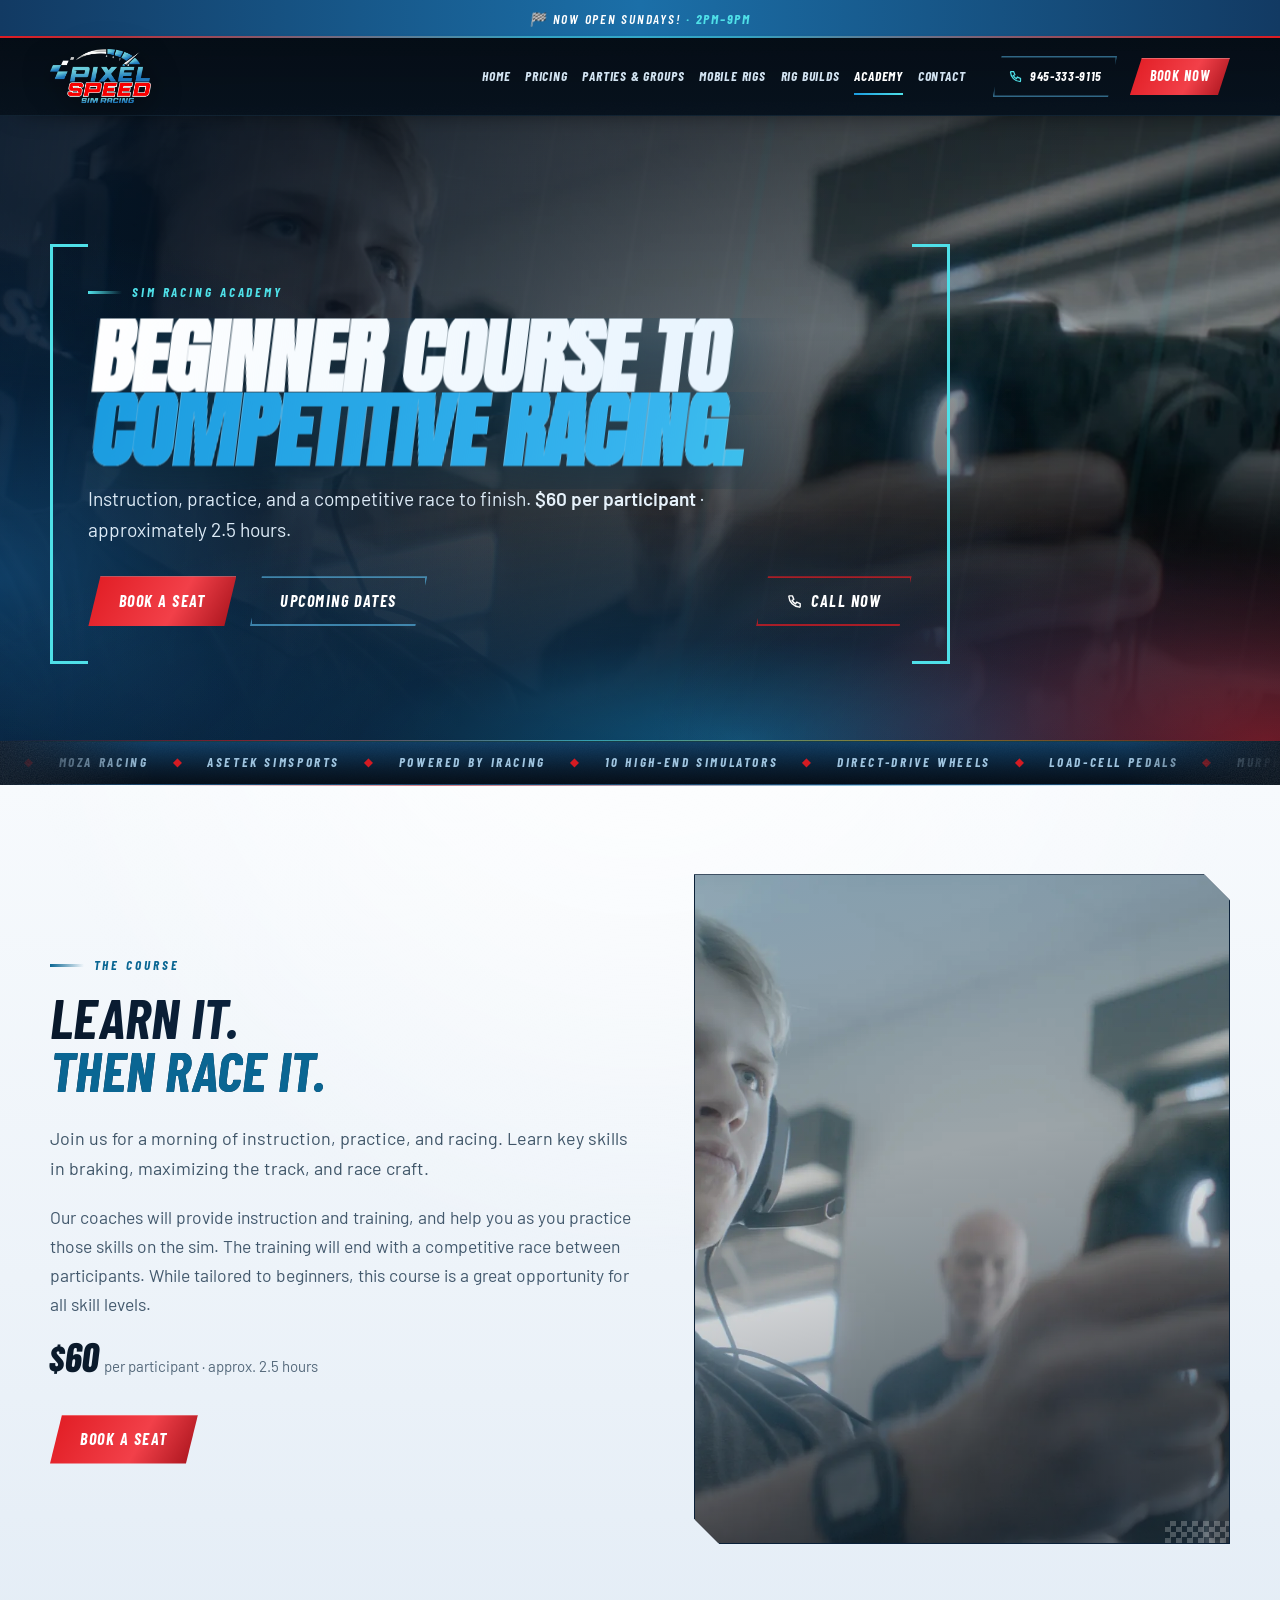
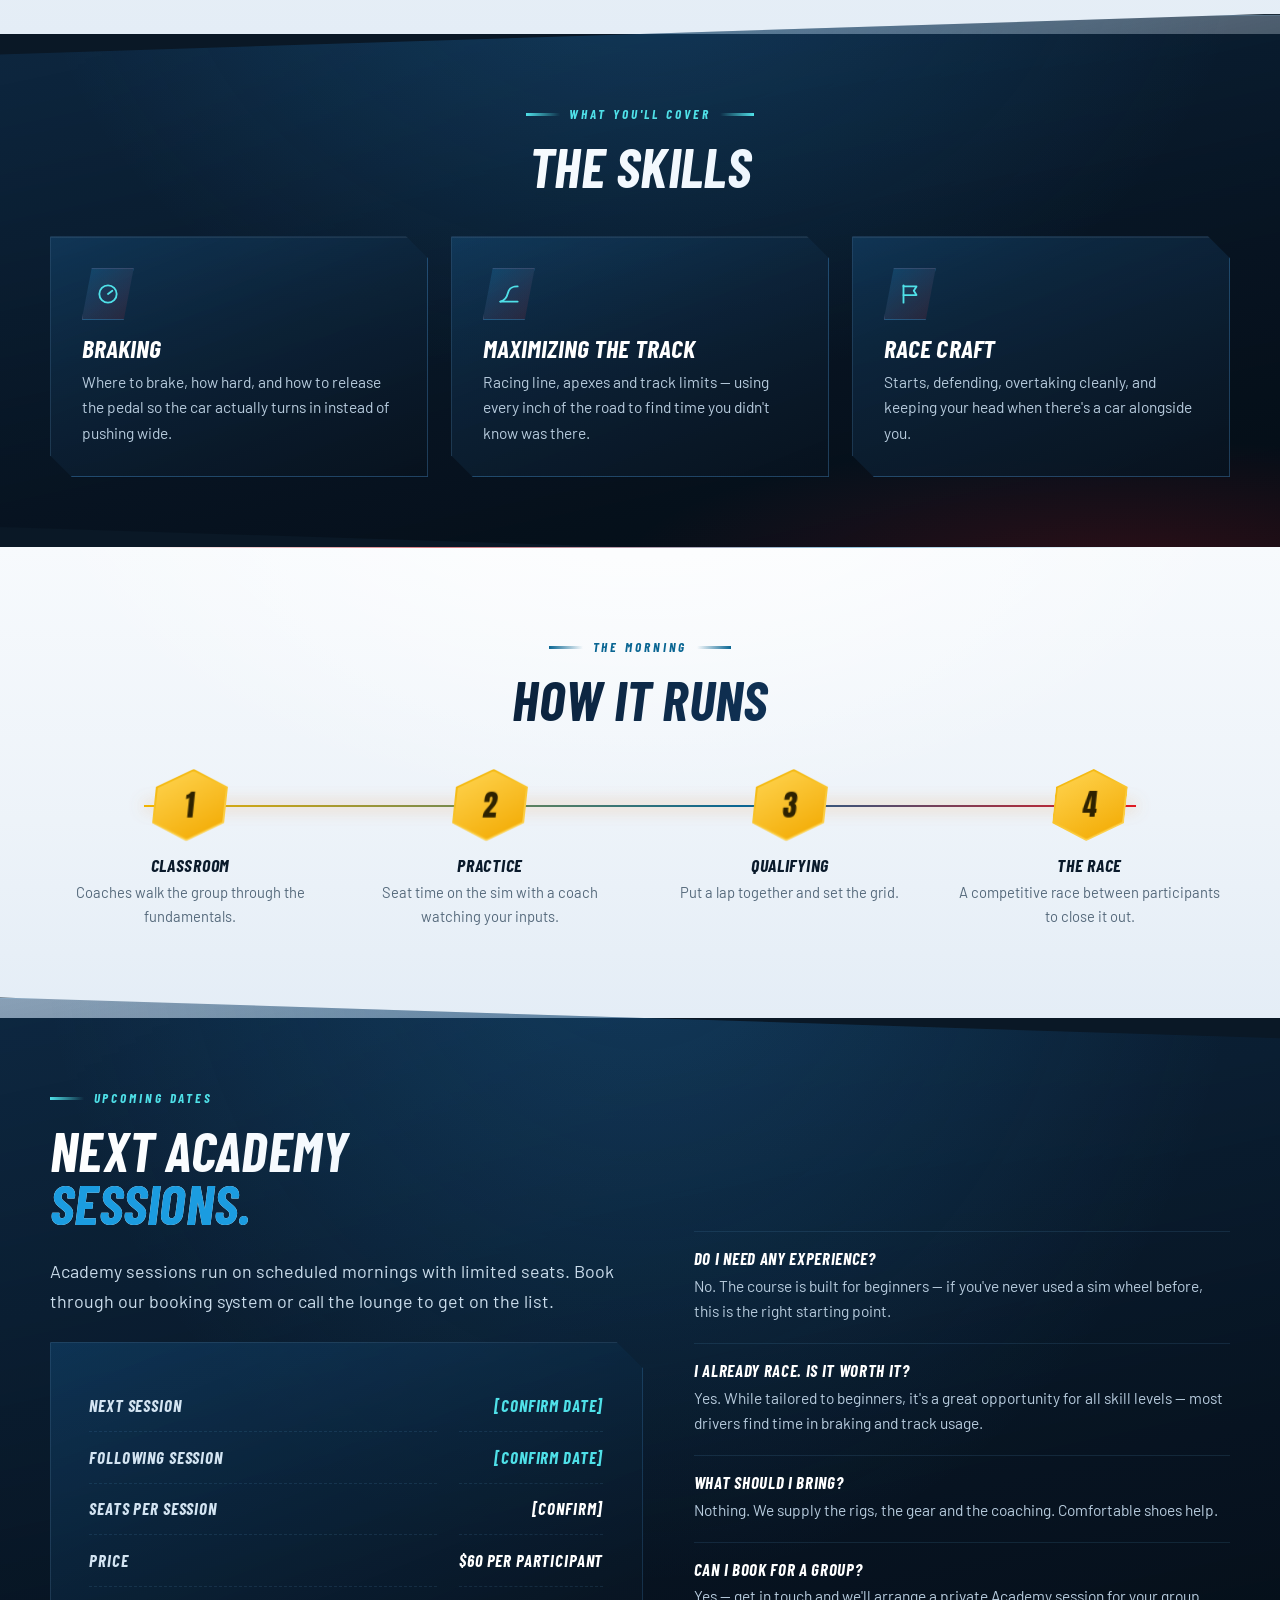
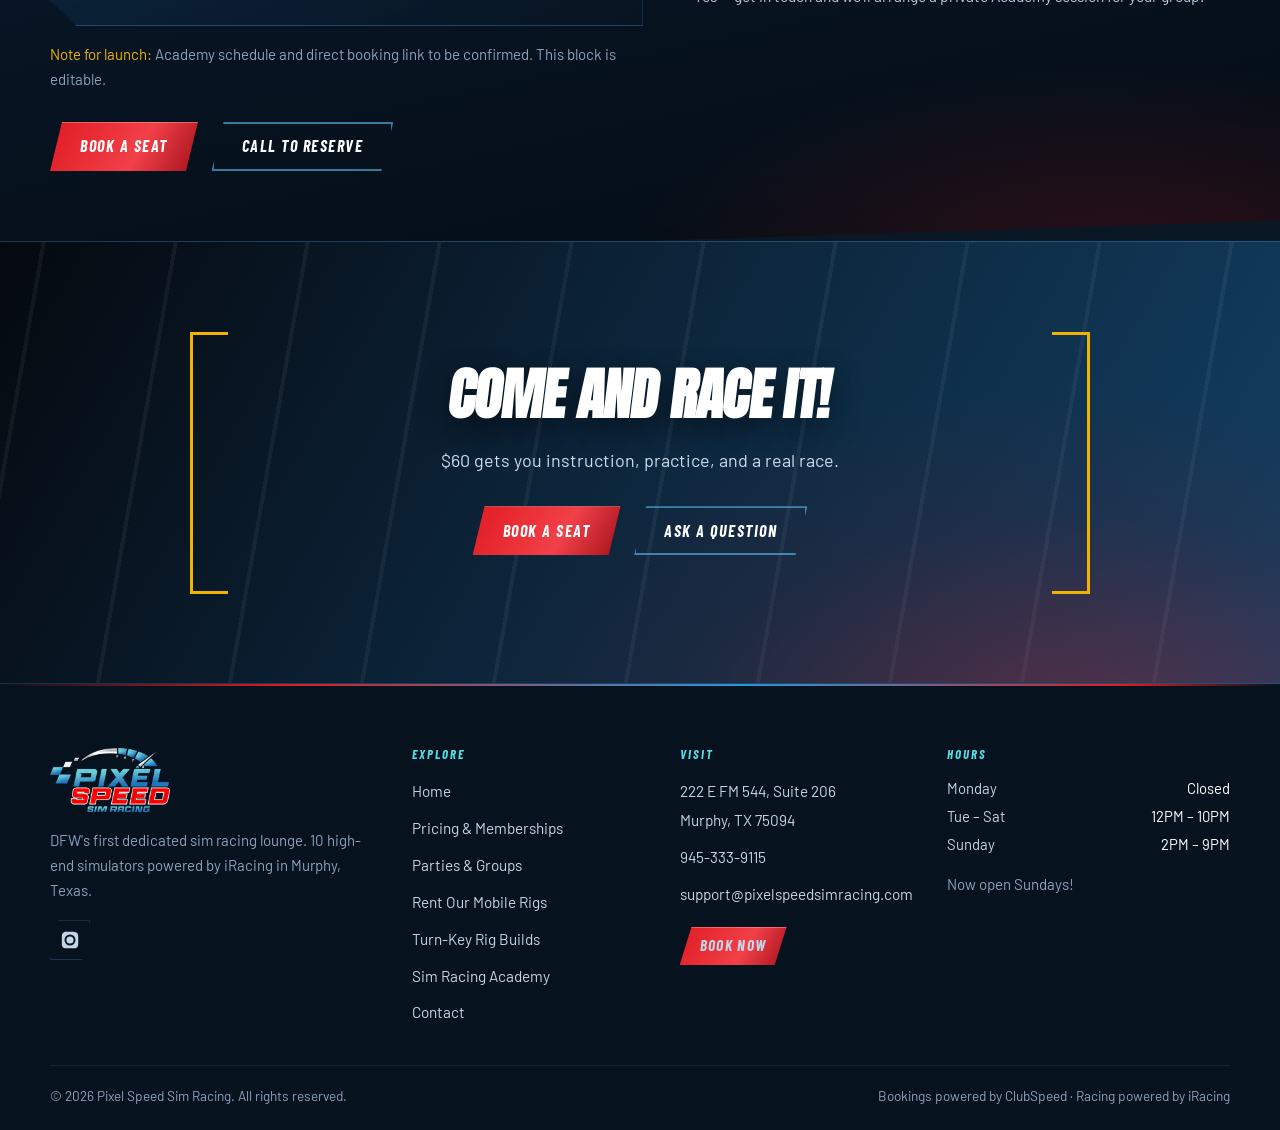
==== commit ddd4f222: "Push Call Now to the right of the hero button row Separates the actions: booking and browsing sit to" ====
--- a/academy.html
+++ b/academy.html
@@ -21,9 +21,9 @@
 <link rel="preconnect" href="https://fonts.googleapis.com">
 <link rel="preconnect" href="https://fonts.gstatic.com" crossorigin>
 <link href="https://fonts.googleapis.com/css2?family=Anton&family=Barlow:wght@400;500;600;700&family=Barlow+Condensed:ital,wght@0,600;0,700;1,600;1,700&display=swap" rel="stylesheet">
-<link rel="stylesheet" href="style.css?v=14">
+<link rel="stylesheet" href="style.css?v=15">
 <script>document.documentElement.classList.add('js');</script>
-<script src="main.js?v=14" defer></script>
+<script src="main.js?v=15" defer></script>
 
 <script type="application/ld+json">
 {
--- a/style.css
+++ b/style.css
@@ -200,6 +200,12 @@
 .btn--sm{padding:.72rem 1.25rem;font-size:.88rem}
 .btn--wide{width:100%}
 .btn-row{display:flex;flex-wrap:wrap;gap:.85rem;margin-top:1.9rem}
+/* In the hero, Call Now separates from the booking pair and sits out at the
+   right edge of the frame — booking and browsing together, calling on its own.
+   Only once there is room for it; on a wrapped row it stays in line. */
+@media (min-width:760px){
+  .hero .btn-row .btn--call{margin-left:auto}
+}
 
 .link-arrow{
   font-family:var(--f-disp);font-style:italic;font-weight:700;
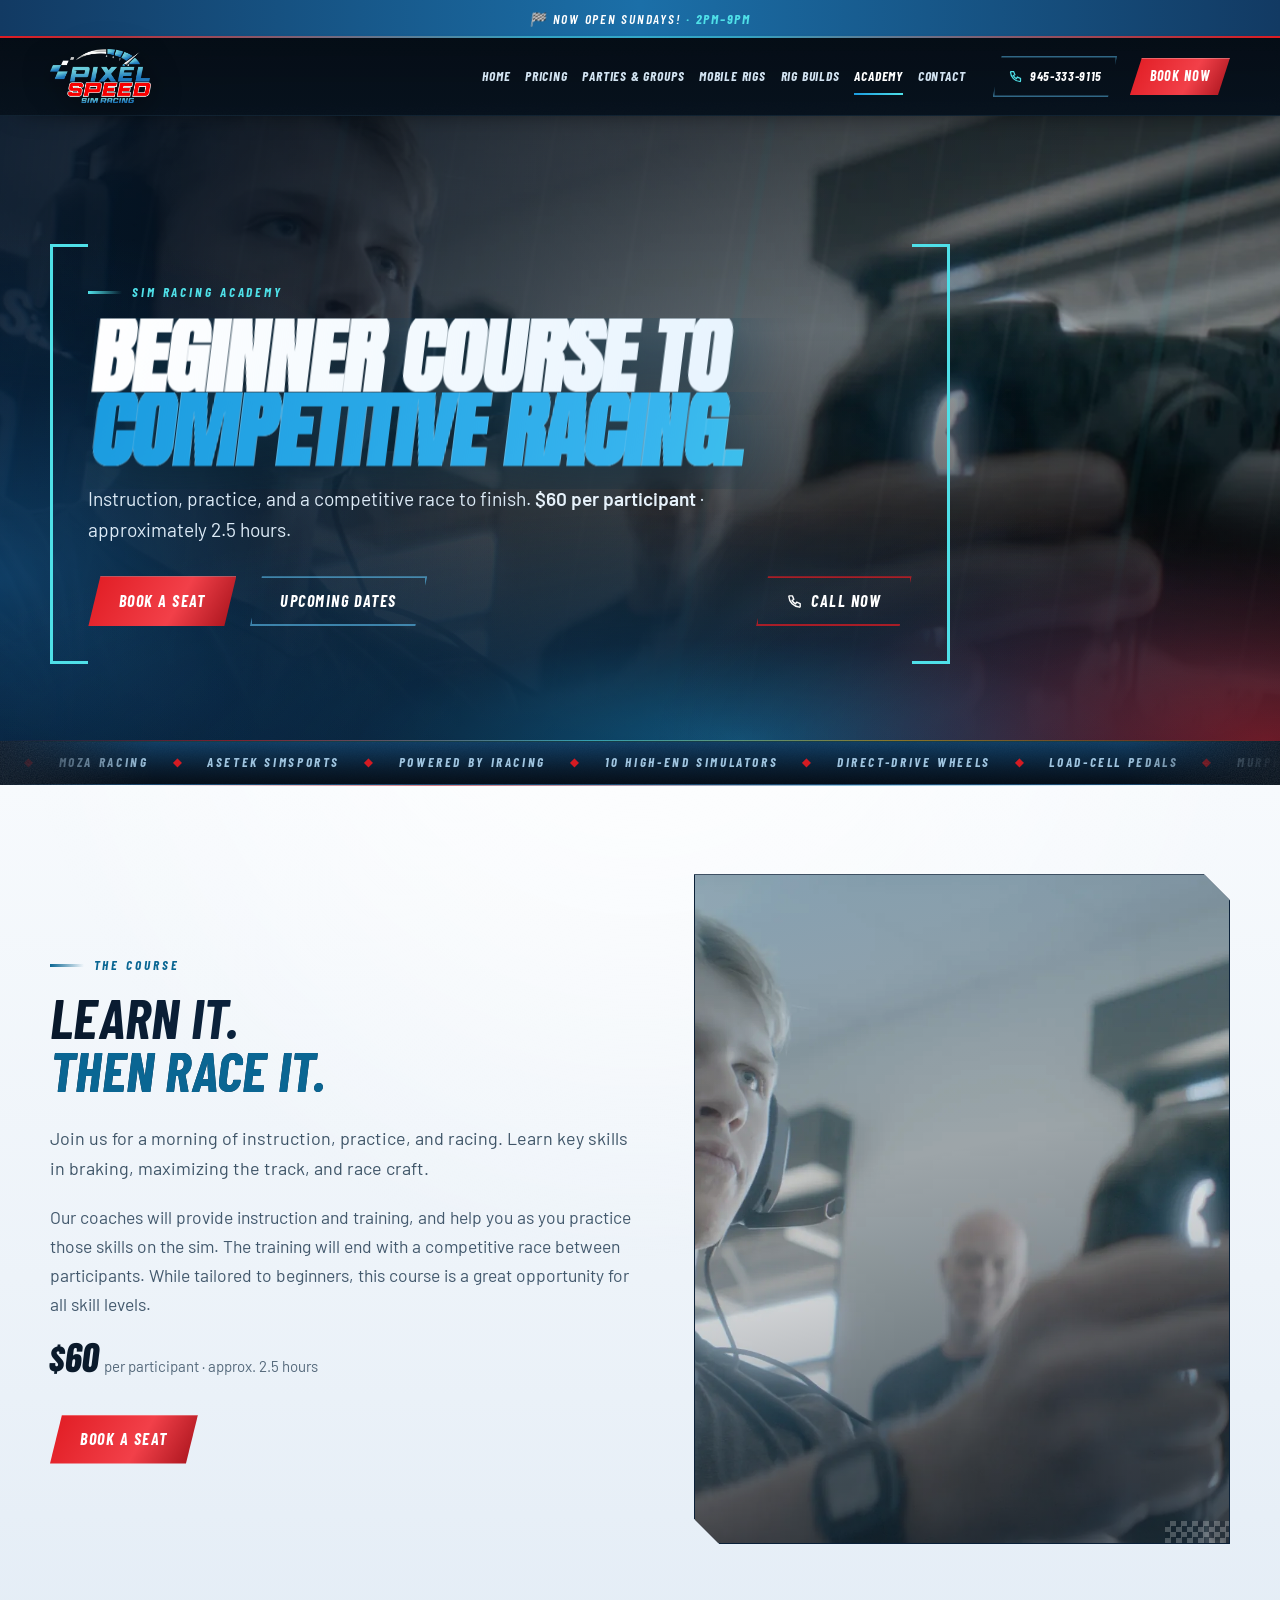
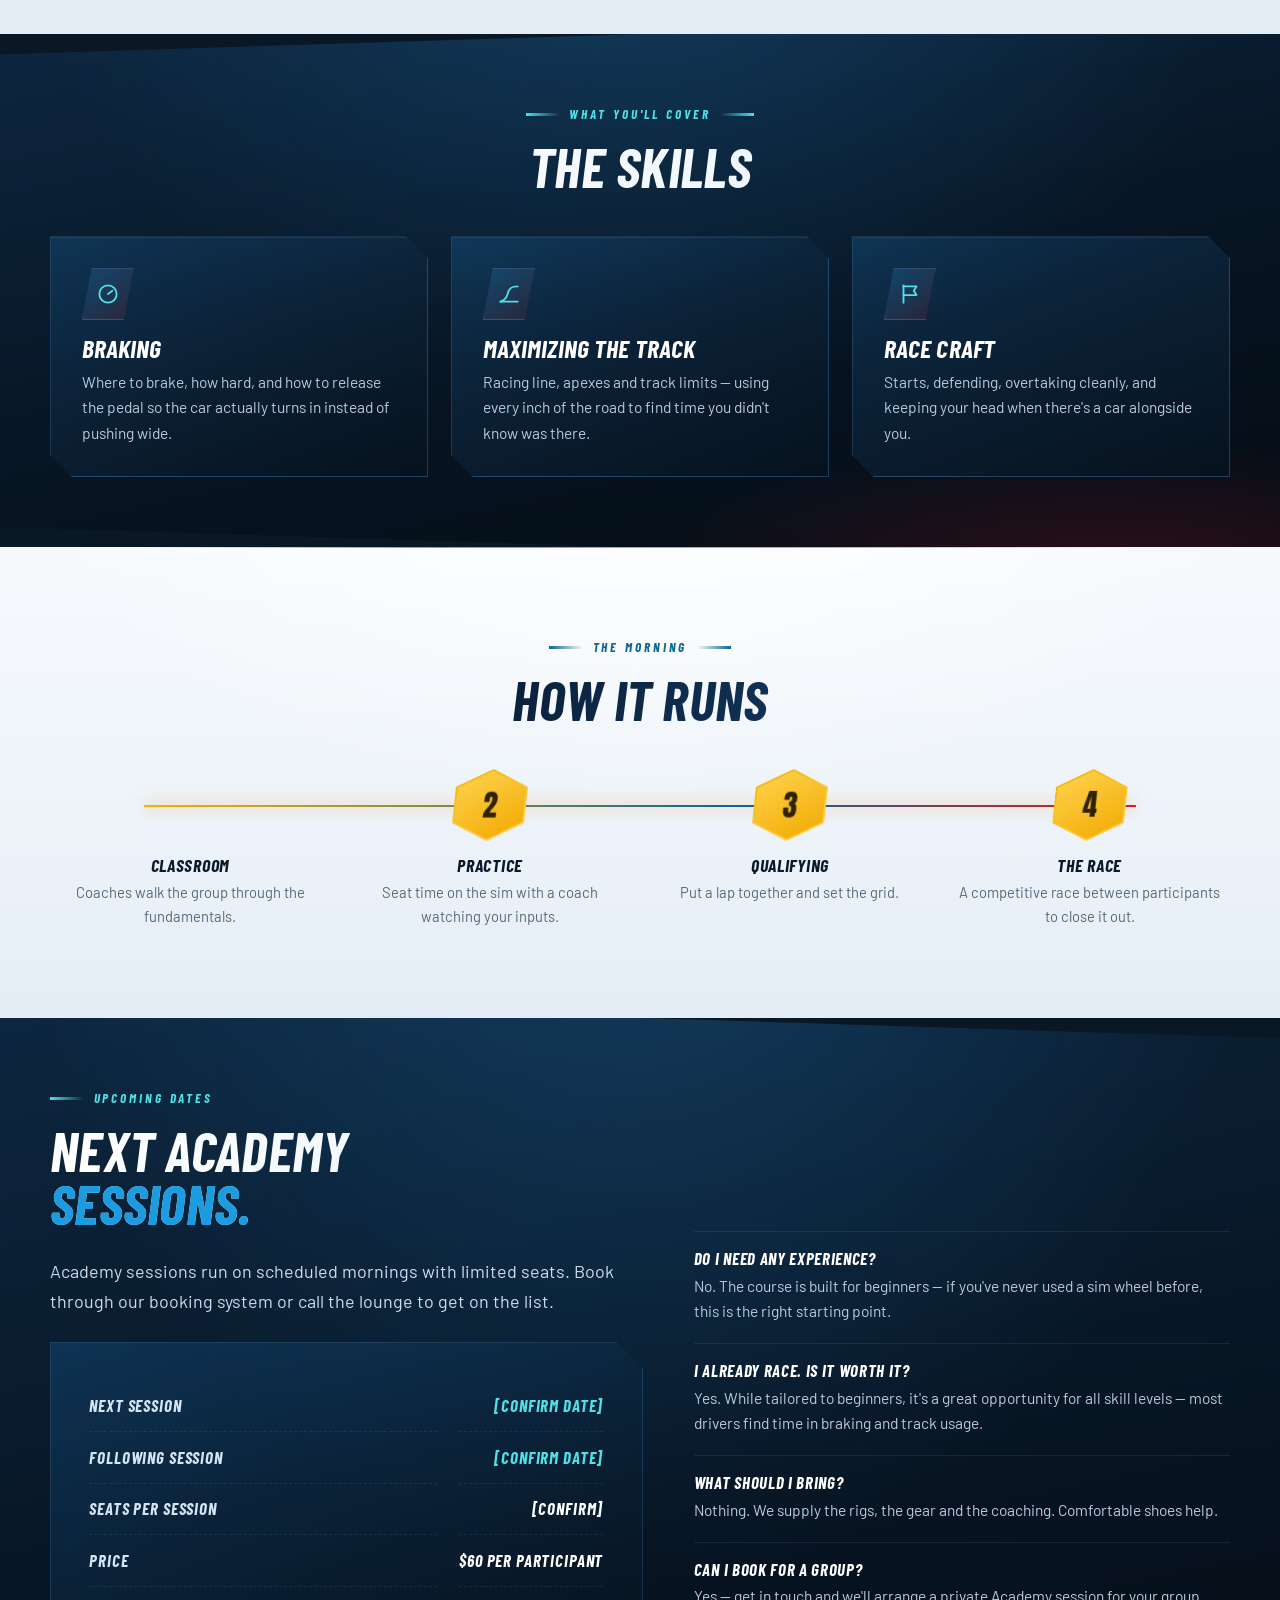
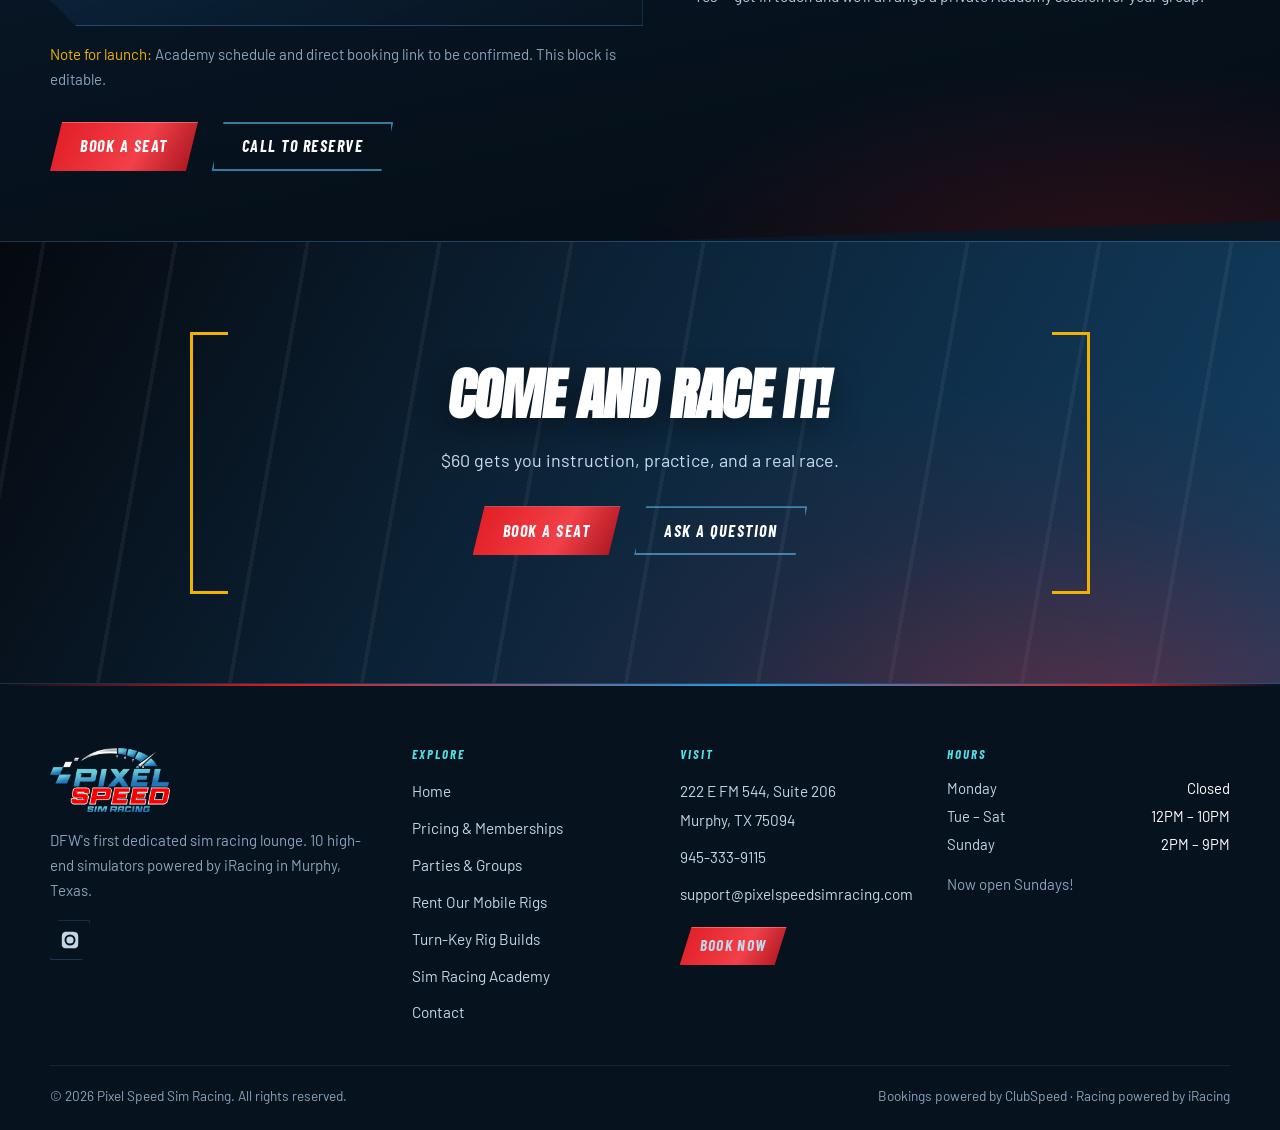
==== commit 5471a50d: "Close the seam around the red section, and put blue cards on it Seam: the light sections' diagonal c" ====
--- a/academy.html
+++ b/academy.html
@@ -21,9 +21,9 @@
 <link rel="preconnect" href="https://fonts.googleapis.com">
 <link rel="preconnect" href="https://fonts.gstatic.com" crossorigin>
 <link href="https://fonts.googleapis.com/css2?family=Anton&family=Barlow:wght@400;500;600;700&family=Barlow+Condensed:ital,wght@0,600;0,700;1,600;1,700&display=swap" rel="stylesheet">
-<link rel="stylesheet" href="style.css?v=15">
+<link rel="stylesheet" href="style.css?v=18">
 <script>document.documentElement.classList.add('js');</script>
-<script src="main.js?v=15" defer></script>
+<script src="main.js?v=18" defer></script>
 
 <script type="application/ld+json">
 {
--- a/style.css
+++ b/style.css
@@ -324,7 +324,7 @@
 .sec{padding:clamp(3.6rem,7vw,6.4rem) 0;position:relative;scroll-margin-top:88px}
 .sec--tight{padding:clamp(2.6rem,5vw,4.2rem) 0}
 /* every dark section gets a red rake along its foot — anchored, so it scrolls */
-.sec:not(.sec--light):not(.cta)::after{
+.sec:not(.sec--light):not(.cta):not(.sec--hot)::after{
   content:"";position:absolute;left:0;right:0;bottom:0;height:34%;pointer-events:none;z-index:0;
   background:radial-gradient(58% 100% at 88% 100%, rgba(224,27,34,.18), transparent 68%);
 }
@@ -984,6 +984,95 @@
 }
 
 /* ============================================================
+   RED SECTION — the third ground, alongside dark and light.
+   Deep crimson rather than a flat bright red: the brand red stays the accent,
+   this is the room it sits in. Tokens re-pointed so components follow.
+   ============================================================ */
+.sec--hot{
+  --cyan:#FFD0D2;            /* eyebrows / small caps on red */
+  --blue-soft:#FFC2C5;
+  --body:#F2D4D6;
+  --body-dim:#DCACB0;
+  --line:rgba(255,150,155,.26);
+  --line-soft:rgba(255,150,155,.13);
+  color:var(--body);
+  background:
+    radial-gradient(80% 120% at 50% -14%, rgba(224,27,34,.50), transparent 62%),
+    radial-gradient(60% 90% at 88% 108%, rgba(255,90,60,.20), transparent 66%),
+    linear-gradient(168deg,#610C13 0%,#380810 46%,#1C0409 78%,#120307 100%);
+  box-shadow:inset 0 1px 0 rgba(255,190,193,.20);
+}
+.sec--hot::before{
+  content:"";position:absolute;top:0;left:10%;right:10%;height:1px;
+  background:linear-gradient(90deg,transparent,rgba(255,190,193,.7),transparent);
+}
+.sec--hot .lede{color:#F6DEDF}
+.sec--hot strong{color:#fff}
+.sec--hot .muted{color:var(--body-dim)}
+.sec.sec--hot h2{
+  background:linear-gradient(100deg,#FFFFFF 0%,#FFE7E8 46%,#FFB9BD 74%,#FFFFFF 100%);
+  background-size:200% 100%;
+  -webkit-background-clip:text;background-clip:text;
+  color:transparent;-webkit-text-fill-color:transparent;
+}
+/* Blue cards on the crimson ground — the two brand colours meeting head-on,
+   with the card carrying its own local tokens so its contents follow. */
+.sec--hot .card{
+  --cyan:#7FD6FF;
+  --body:#CFE4F5;
+  --body-dim:#A2BDD2;
+  --line:rgba(92,192,242,.30);
+  color:var(--body);
+  background:linear-gradient(158deg,rgba(24,96,155,.62) 0%,rgba(9,32,55,.93) 54%,rgba(5,16,28,.97) 100%);
+  border-color:rgba(92,192,242,.32);
+  box-shadow:inset 0 1px 0 rgba(180,225,255,.18), 0 22px 46px -28px #000;
+}
+.sec--hot .card:hover{
+  border-color:rgba(92,192,242,.75);
+  box-shadow:inset 0 1px 0 rgba(200,235,255,.28), 0 36px 62px -32px #000, 0 0 32px rgba(27,156,224,.38);
+}
+.sec--hot .card::before{background:linear-gradient(90deg,var(--blue),var(--cyan) 55%,#fff)}
+.sec--hot .card::after{
+  background:radial-gradient(260px 260px at var(--mx) var(--my), rgba(120,205,255,.20), transparent 68%);
+}
+.sec--hot .card p{color:var(--body)}
+.sec--hot .card .muted{color:var(--body-dim)}
+.sec--hot .card .link-arrow{color:#7FD6FF}
+.sec--hot .card .link-arrow:hover{color:#fff}
+.sec--hot .card .tag--cyan{background:#5CC0F2;color:#062033}
+.sec--hot .card .tag--red{background:var(--red);color:#fff}
+.sec--hot .card__icon{
+  background:linear-gradient(140deg,rgba(92,192,242,.22),rgba(27,156,224,.10));
+  border-color:rgba(92,192,242,.30);
+}
+.sec--hot .card__icon svg{stroke:#7FD6FF}
+.sec--hot .card__price{color:#fff}
+.sec--hot .card--red{border-color:rgba(255,190,193,.42)}
+.sec--hot .card--red:hover{border-color:#FFD0D2}
+.sec--hot .tag{background:var(--gold);color:#2A1E00}
+.sec--hot .tag--cyan{background:#FFD0D2;color:#4A0810}
+.sec--hot .tag--red{background:#fff;color:#8E1017}
+.sec--hot .link-arrow{color:#FFD0D2}
+.sec--hot .link-arrow:hover{color:#fff}
+.sec--hot .btn--ghost{color:#fff;box-shadow:inset 0 0 0 2px rgba(255,190,193,.6)}
+.sec--hot .btn--ghost:hover{background:rgba(255,255,255,.14);box-shadow:inset 0 0 0 2px #fff}
+
+/* Where the red section meets an angled light section, the light section's
+   diagonal cut was revealing the page's navy canvas as a wedge between them.
+   The red bleeds under its light neighbours so the cut exposes red instead;
+   the light sections paint above it, so only the clipped-away part shows. */
+.sec--hot{z-index:0}
+.sec--light{z-index:1}
+.sec--light + .sec--hot{
+  margin-top:-3.6vw;
+  padding-top:calc(clamp(3.6rem,7vw,6.4rem) + 3.6vw);
+}
+.sec--hot:has(+ .sec--light){
+  margin-bottom:-3.6vw;
+  padding-bottom:calc(clamp(3.6rem,7vw,6.4rem) + 3.6vw);
+}
+
+/* ============================================================
    LIGHT SECTIONS
    Rule: dark sections sell — hero, photography, memberships, CTAs.
    Light sections inform — the booking process, the price list.
